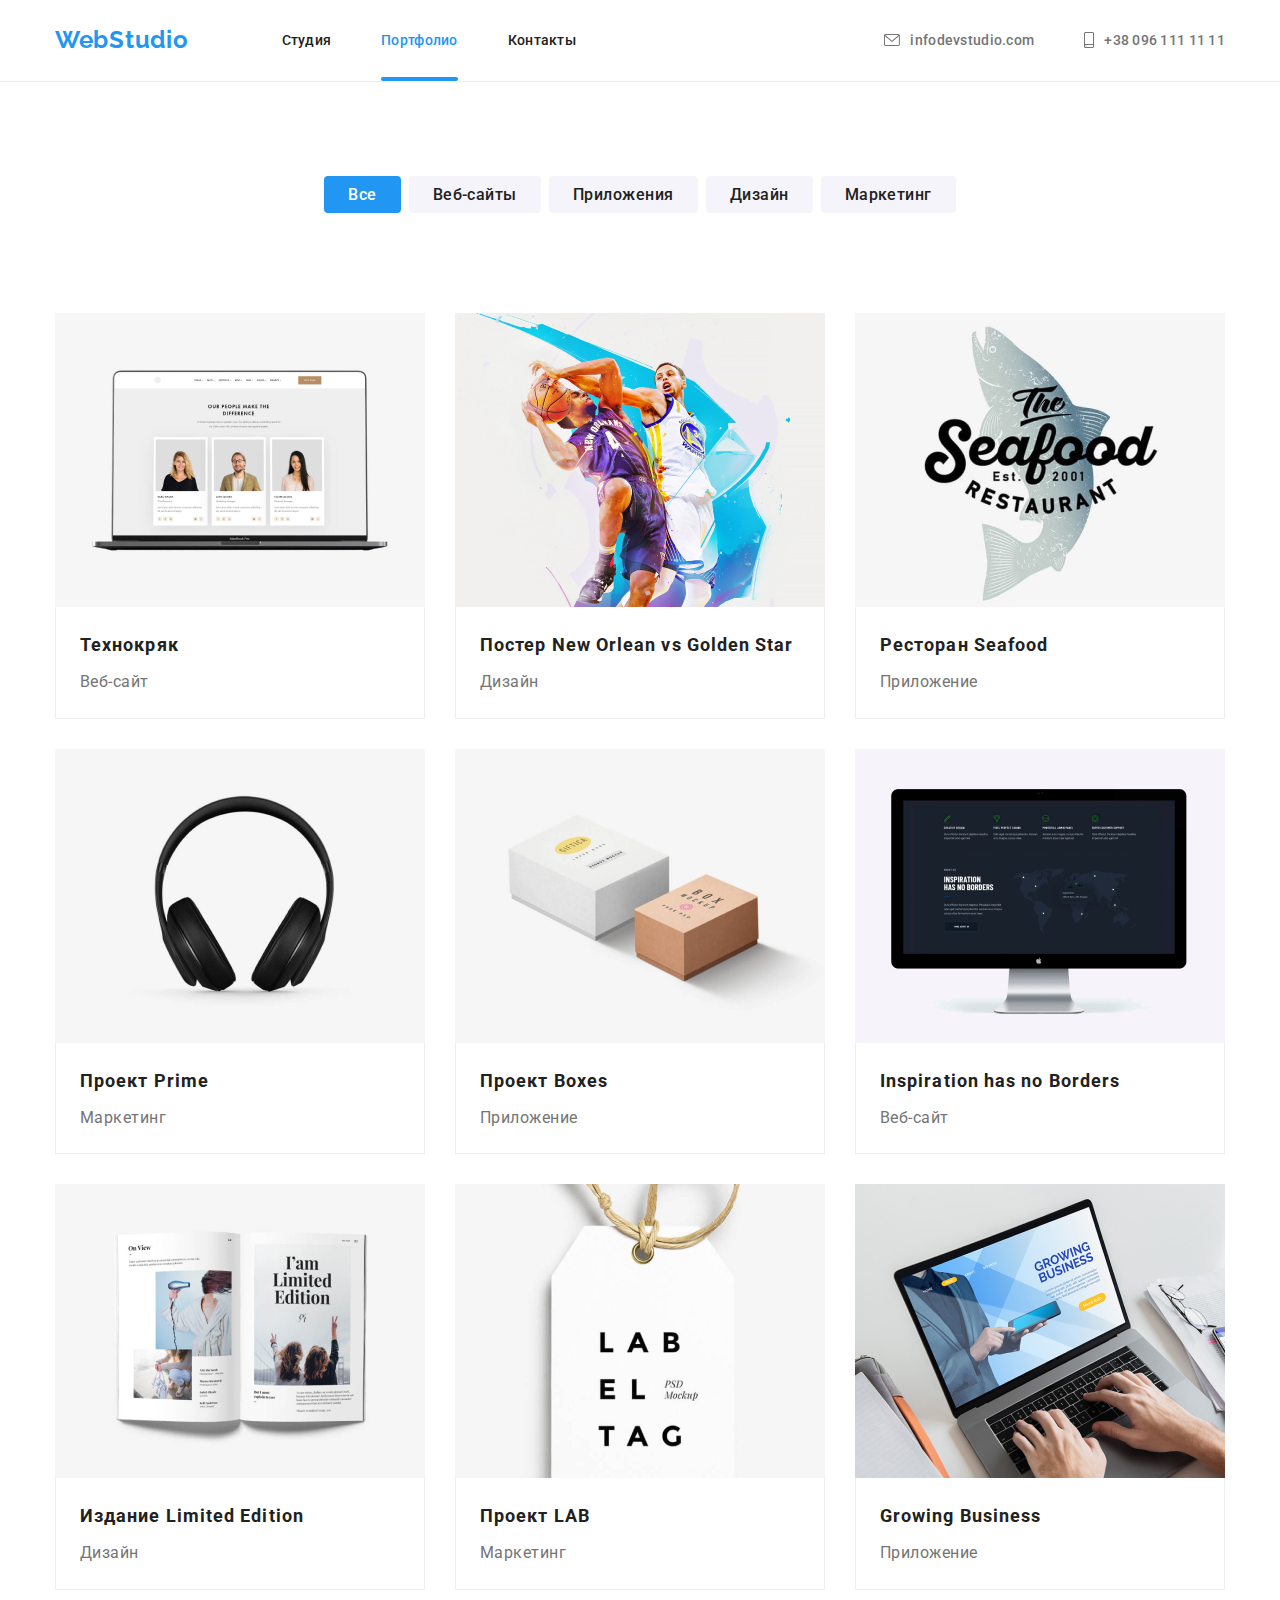
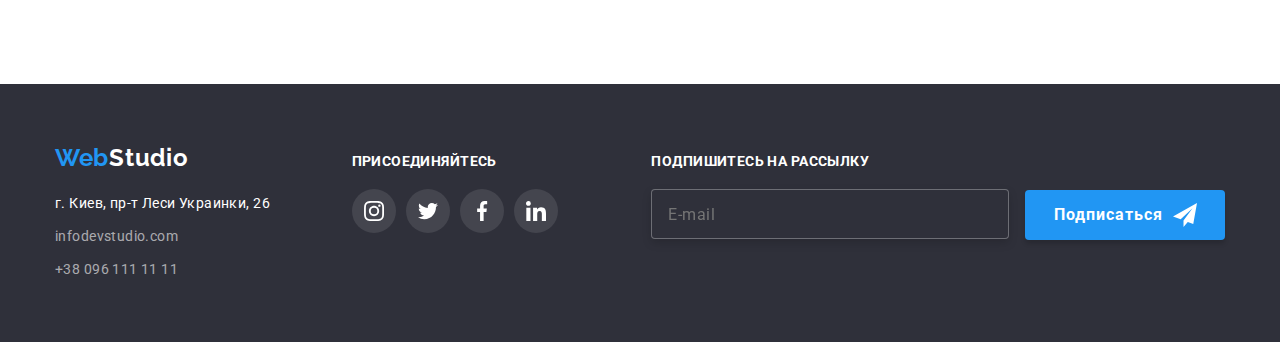
==== portfolio.html @ e00cb7a1 "Initial commit" ====
<!DOCTYPE html>
<html lang="ru">
  <head>
    <meta charset="UTF-8" />
    <meta http-equiv="X-UA-Compatible" content="IE=edge" />
    <meta name="viewport" content="width=device-width, initial-scale=1.0" />
    <title>Portfolio</title>
    <link rel="preconnect" href="https://fonts.googleapis.com" />
    <link rel="preconnect" href="https://fonts.gstatic.com" crossorigin />
    <link
      href="https://fonts.googleapis.com/css2?family=Raleway:wght@700&family=Roboto:wght@400;500;700;900&display=swap"
      rel="stylesheet"
    />
    <link rel="stylesheet"
    href=https://cdnjs.cloudflare.com/ajax/libs/modern-normalize/1.1.0/modern-normalize.min.css>
    <link rel="stylesheet" href="./css/main.min.css" />
  </head>
  <body>
    <header class="header">
      <div class="container heder__container">
        <a href="#" class="header__logo">Web<span class="header__logo--color">Studio</span></a>

        <nav class="menu">
          <ul class="menu__list">
            <li><a href="./index.html" class="menu__item">Студия</a></li>
            <li><a href="./portfolio.html" class="menu__item menu__item--current">Портфолио</a></li>
            <li><a href="#" class="menu__item">Контакты</a></li>
          </ul>
        </nav>

        <ul class="header__auth">
          <li>
            <a href="mailto:infodevstudio.com" class="header__auth-link">
              <svg width="16" height="12" class="header__icon-color">
                <use href="./images/symbol-defs.svg#icon-mail"></use>
              </svg>
              infodevstudio.com
            </a>
          </li>
          <li>
            <a href="tel:+380961111111" class="header__auth-link">
              <svg width="10" height="16" class="header__icon-color">
                <use href="./images/symbol-defs.svg#icon-tel"></use>
              </svg>
              +38 096 111 11 11
            </a>
          </li>
        </ul>
      </div>
    </header>

    <main>
      <section class="section">
        <div class="container">
          <h1 class="visually-hidden">Портфолио</h1>
          <ul class="filter">
            <li>
              <button type="button" class="filter__button filter filter__button--active">
                Все
              </button>
            </li>
            <li><button type="button" class="filter__button filter">Веб-сайты</button></li>
            <li><button type="button" class="filter__button filter">Приложения</button></li>
            <li><button type="button" class="filter__button filter">Дизайн</button></li>
            <li><button type="button" class="filter__button filter">Маркетинг</button></li>
          </ul>

          <ul class="cards">
            <li class="cards__item cards__item--shedow">
              <div class="overlay">
                <img src="./images/people.jpg" alt="Люди" width="370" />
                <p class="overlay__text">
                  Ресурс предлагает комплексные предложения с разным уровнем функционала и сервисов.
                  Все это позволит посетителю получить исчерпывающие сведения о компании или частном
                  лице.
                </p>
              </div>
              <div class="cards__text--wrap">
                <h2 class="cards__title">Технокряк</h2>
                <p class="cards__filter">Веб-сайт</p>
              </div>
            </li>

            <li class="cards__item cards__item--shedow">
              <img src="./images/sport.jpg" alt="Спортсмены" width="370" />
              <div class="cards__text--wrap">
                <h2 class="cards__title">
                  Постер <span lang="en">New Orlean vs Golden Star</span>
                </h2>
                <p class="cards__filter">Дизайн</p>
              </div>
            </li>
            <li class="cards__item cards__item--shedow">
              <img src="./images/seafood.jpg" alt="Морская еда" width="370" />
              <div class="cards__text--wrap">
                <h2 class="cards__title">Ресторан <span lang="en">Seafood</span></h2>
                <p class="cards__filter">Приложение</p>
              </div>
            </li>
            <li class="cards__item cards__item--shedow">
              <img src="./images/nausnik.jpg" alt="Наушники" width="370" />
              <div class="cards__text--wrap">
                <h2 class="cards__title">Проект <span lang="en">Prime</span></h2>
                <p class="cards__filter">Маркетинг</p>
              </div>
            </li>
            <li class="cards__item cards__item--shedow">
              <img src="./images/boxes.jpg" alt="Подарочная упаковка" width="370" />
              <div class="cards__text--wrap">
                <h2 class="cards__title">Проект <span lang="en">Boxes</span></h2>
                <p class="cards__filter">Приложение</p>
              </div>
            </li>
            <li class="cards__item cards__item--shedow">
              <img src="./images/display.jpg" alt="Монитор" width="370" />
              <div class="cards__text--wrap">
                <h2 class="cards__title"><span lang="en">Inspiration has no Borders</span></h2>
                <p class="cards__filter">Веб-сайт</p>
              </div>
            </li>
            <li class="cards__item cards__item--shedow">
              <img src="./images/book.jpg" alt="Книга" width="370" />
              <div class="cards__text--wrap">
                <h2 class="cards__title">Издание <span lang="en"></span> Limited Edition</h2>
                <p class="cards__filter">Дизайн</p>
              </div>
            </li>
            <li class="cards__item cards__item--shedow">
              <img src="./images/sheet.jpg" alt="Этикетка" width="370" />
              <div class="cards__text--wrap">
                <h2 class="cards__title">Проект <span lang="en">LAB</span></h2>
                <p class="cards__filter">Маркетинг</p>
              </div>
            </li>
            <li class="cards__item cards__item--shedow">
              <img src="./images/notebook.jpg" alt="Ноутбук" width="370" />
              <div class="cards__text--wrap">
                <h2 class="cards__title"><span lang="en">Growing Business</span></h2>
                <p class="cards__filter">Приложение</p>
              </div>
            </li>
          </ul>
        </div>
      </section>
    </main>

    <footer class="footer footer__style">
      <div class="container footer__items">
        <div class="footer__contact">
          <a href="#" class="footer__logo">Web<span class="footer__logo--color">Studio</span></a>
          <address class="footer__adress">г. Киев, пр-т Леси Украинки, 26</address>
          <ul>
            <li class="footer__mail--margin">
              <a href="mailto:infodevstudio.com" class="footer__auth">infodevstudio.com</a>
            </li>
            <li>
              <a href="tel:+380961111111" class="footer__auth">+38 096 111 11 11</a>
            </li>
          </ul>
        </div>

        <div class="footer__social">
          <h2 class="footer__cta">Присоединяйтесь</h2>
          <ul class="footer__social-list">
            <li>
              <a href="#" class="footer__social-icon">
                <svg class="footer__social-icon--color" width="20" height="20">
                  <use href="./images/symbol-defs.svg#icon-instagram"></use>
                </svg>
              </a>
            </li>
            <li>
              <a href="#" class="footer__social-icon">
                <svg class="footer__social-icon--color" width="20" height="20">
                  <use href="./images/symbol-defs.svg#icon-twitter"></use>
                </svg>
              </a>
            </li>
            <li>
              <a href="#" class="footer__social-icon">
                <svg class="footer__social-icon--color" width="20" height="20">
                  <use href="./images/symbol-defs.svg#icon-facebook"></use>
                </svg>
              </a>
            </li>
            <li>
              <a href="#" class="footer__social-icon">
                <svg class="footer__social-icon--color" width="20" height="20">
                  <use href="./images/symbol-defs.svg#icon-linkedin"></use>
                </svg>
              </a>
            </li>
          </ul>
        </div>
        <!-- -------------------------Подписка футера -->
        <form class="footer__subscribe">
          <h2 class="footer__subscribe-title">Подпишитесь на рассылку</h2>
          <input
            type="email"
            name="subscribe"
            class="footer__subscribe-input"
            placeholder="E-mail"
          />
          <button class="footer__subscribe-button">
            Подписаться
            <svg class="footer__subscribe-icon" width="24" height="24">
              <use href="./images/symbol-defs.svg#icon-icon-send"></use>
            </svg>
          </button>
        </form>
      </div>
    </footer>
  </body>
</html>
---- css/main.min.css ----
h1,h2,h3,h4,h5,h6,p{margin:0}:root{--brend-color: #2196F3;--white: #fff;--hero-background: #C4C4C4;--main-text-color: #212121;--second-text-color: #757575;--color-text-footer: rgba(255, 255, 255, 0.6);--footer-color: #2F303A;--second-background: #F5F4FA;--header-bottom-line: #ececec;--cards-border: #EEEEEE;--icon-color: #AFB1B8}html{-webkit-box-sizing:border-box;box-sizing:border-box}body{font-family:Roboto,sans-serif;color:var(--main-text-color)}.container{width:1200px;padding:0 15px;margin-left:auto;margin-right:auto}.section{padding-top:94px;padding-bottom:94px}img{display:block}ul{list-style:none;padding:0;margin:0}.visually-hidden,.policy__checkbox{border:0;clip:rect(0 0 0 0);-webkit-clip-path:polygon(0px 0px, 0px 0px, 0px 0px);clip-path:polygon(0px 0px, 0px 0px, 0px 0px);height:1px;margin:-1px;overflow:hidden;padding:0;position:absolute;width:1px;white-space:nowrap}.heder__container{display:-webkit-box;display:-ms-flexbox;display:flex;-webkit-box-align:center;-ms-flex-align:center;align-items:center}.header__logo{font-family:"Raleway";font-weight:700;font-size:24px;line-height:1.2;letter-spacing:.03em;color:var(--brend-color);text-decoration:none;margin-right:93px}.header__color{color:var(--main-text-color)}.menu__list{display:-webkit-box;display:-ms-flexbox;display:flex;gap:50px}.menu__item{position:relative;display:block;font-weight:500;font-size:14px;line-height:1.2;letter-spacing:.02em;text-decoration:none;color:var(--main-text-color);padding:32px 0;-webkit-transition:color 250ms cubic-bezier(0.4, 0, 0.2, 1);transition:color 250ms cubic-bezier(0.4, 0, 0.2, 1)}.menu__item:hover,.menu__item:focus{color:var(--brend-color)}.menu__item--current{color:var(--brend-color)}.menu__item--current::after{content:"";position:absolute;left:0;bottom:0;display:block;width:100%;height:4px;background-color:var(--brend-color);border-radius:2px}.header__auth{display:-webkit-box;display:-ms-flexbox;display:flex;margin-left:auto;gap:50px}.header__auth-link{display:-webkit-box;display:-ms-flexbox;display:flex;-webkit-box-align:center;-ms-flex-align:center;align-items:center;padding:31px 0;gap:10px;font-weight:500;font-size:14px;line-height:1.2;letter-spacing:.02em;text-decoration:none;color:var(--second-text-color);-webkit-transition:color 250ms cubic-bezier(0.4, 0, 0.2, 1);transition:color 250ms cubic-bezier(0.4, 0, 0.2, 1)}.header__auth-link:hover,.header__auth-link:focus{color:var(--brend-color)}.header__icon-color{fill:currentColor}.header{border-bottom:1px solid var(--header-bottom-line)}.footer__items{display:-webkit-box;display:-ms-flexbox;display:flex;-webkit-box-align:baseline;-ms-flex-align:baseline;align-items:baseline}.footer__style{padding:60px 0;background-color:var(--footer-color)}.footer__logo{font-family:"Raleway";font-weight:700;font-size:24px;line-height:1.2;letter-spacing:.03em;color:var(--brend-color);text-decoration:none;margin-right:93px}.footer__logo--color{color:var(--white)}.footer__contact{margin-right:70px}.footer__adress{display:block;margin-top:20px;font-size:14px;line-height:1.7;letter-spacing:.03em;color:var(--white);font-style:normal}.footer__auth{font-size:14px;line-height:1.7;letter-spacing:.03em;color:var(--color-text-footer);text-decoration:none}.footer__auth:hover,.footer__auth:focus{color:var(--brend-color)}.footer__mail--margin{margin:9px 0}.footer__social{margin-right:auto}.footer__cta{font-size:14px;line-height:1.2;letter-spacing:.03em;text-transform:uppercase;color:var(--white);margin-bottom:20px}.footer__social-list{display:-webkit-box;display:-ms-flexbox;display:flex;-webkit-box-pack:center;-ms-flex-pack:center;justify-content:center;-webkit-box-align:center;-ms-flex-align:center;align-items:center;margin-top:20px;gap:10px}.footer__social-icon{display:-webkit-box;display:-ms-flexbox;display:flex;-webkit-box-pack:center;-ms-flex-pack:center;justify-content:center;-webkit-box-align:center;-ms-flex-align:center;align-items:center;width:44px;height:44px;border-radius:50%;background:rgba(255,255,255,.1);-webkit-transition:background-color 250ms cubic-bezier(0.4, 0, 0.2, 1);transition:background-color 250ms cubic-bezier(0.4, 0, 0.2, 1)}.footer__social-icon--color{fill:var(--white)}.footer__social-icon:hover{background-color:var(--brend-color)}.footer__subscribe-title{font-size:14px;line-height:1.2;letter-spacing:.03em;text-transform:uppercase;color:var(--white);margin-bottom:20px}.footer__subscribe-input{width:358px;height:50px;margin-right:12px;border:1px solid rgba(255,255,255,.3);-webkit-filter:drop-shadow(0px 4px 4px rgba(0, 0, 0, 0.15));filter:drop-shadow(0px 4px 4px rgba(0, 0, 0, 0.15));border-radius:4px;background-color:var(--footer-color);padding-left:16px;font-size:16px;line-height:20px;letter-spacing:.03em;color:var(--color-text-footer);outline:none}.footer__subscribe-button{display:-webkit-inline-box;display:-ms-inline-flexbox;display:inline-flex;-webkit-box-align:center;-ms-flex-align:center;align-items:center;background-color:var(--brend-color);-webkit-box-shadow:0px 4px 4px rgba(0,0,0,.15);box-shadow:0px 4px 4px rgba(0,0,0,.15);border:none;border-radius:4px;padding:10px 28px 10px 29px;font-weight:700;line-height:1.9;letter-spacing:.06em;color:var(--white)}.footer__subscribe-icon{margin-left:10px}.hero{background-color:var(--hero-background);background-image:-webkit-gradient(linear, left top, right top, from(rgba(47, 48, 58, 0.4)), to(rgba(47, 48, 58, 0.4))),url(../images/hero.jpg);background-image:linear-gradient(to right, rgba(47, 48, 58, 0.4), rgba(47, 48, 58, 0.4)),url(../images/hero.jpg);background-repeat:no-repeat;background-position:center;padding:200px 0;max-width:1600px;margin:0 auto}.hero__text{font-weight:900;font-size:44px;line-height:1.4;letter-spacing:.06em;text-transform:uppercase;color:var(--white);text-align:center;margin-bottom:30px}.hero__button{display:block;margin:0 auto;padding:10px 32px;font-family:inherit;background-color:var(--brend-color);font-weight:700;font-size:16px;line-height:1.9;letter-spacing:.06em;color:var(--white);cursor:pointer;border:none;border-radius:4px}.advanteges__list{display:-webkit-box;display:-ms-flexbox;display:flex;margin-top:0;margin-bottom:0;gap:30px}.advanteges__item{width:270px}.advanteges__icon{display:-webkit-box;display:-ms-flexbox;display:flex;height:120px;-webkit-box-align:center;-ms-flex-align:center;align-items:center;-webkit-box-pack:center;-ms-flex-pack:center;justify-content:center;background-color:var(--second-background);margin-bottom:30px;border-radius:4px}.advanteges__title{font-weight:700;font-size:14px;line-height:1.2;letter-spacing:.03em;text-transform:uppercase;color:var(--main-text-color);margin-bottom:10px}.advanteges__text{font-size:14px;line-height:1.7;letter-spacing:.03em;color:var(--second-text-color)}.work{padding-top:0}.work__title{margin-bottom:50px;font-weight:700;font-size:36px;line-height:1.2;letter-spacing:.03em;color:var(--main-text-color);text-align:center}.work__list{display:-webkit-box;display:-ms-flexbox;display:flex;gap:30px}.work__thumb{position:relative}.work__describe{position:absolute;bottom:0;width:100%;height:70px;background:rgba(47,48,58,.8);text-transform:uppercase;padding:27px 82px;font-size:14px;line-height:1.2;letter-spacing:.03em;color:var(--white)}.bgc{background-color:var(--second-background)}.team__title{margin-bottom:50px;font-weight:700;font-size:36px;line-height:1.2;letter-spacing:.03em;color:var(--main-text-color);text-align:center}.team__list{display:-webkit-box;display:-ms-flexbox;display:flex;gap:30px}.team__list-bgccards{background-color:var(--white);-webkit-box-shadow:0px 1px 3px rgba(0,0,0,.12),0px 1px 1px rgba(0,0,0,.14),0px 2px 1px rgba(0,0,0,.2);box-shadow:0px 1px 3px rgba(0,0,0,.12),0px 1px 1px rgba(0,0,0,.14),0px 2px 1px rgba(0,0,0,.2);border-radius:0px 0px 4px 4px}.team__wrapper{padding:30px 0 16px 0}.team__name{font-weight:500;font-size:16px;line-height:1.2;letter-spacing:.03em;color:var(--main-text-color);text-align:center}.team__position{font-size:16px;line-height:1.2;letter-spacing:.03em;color:var(--second-text-color);text-align:center;margin-top:10px}.team__social-list{display:-webkit-box;display:-ms-flexbox;display:flex;-webkit-box-pack:center;-ms-flex-pack:center;justify-content:center;-webkit-box-align:center;-ms-flex-align:center;align-items:center;gap:10px;margin-bottom:30px}.team__social-item{display:-webkit-box;display:-ms-flexbox;display:flex;-webkit-box-pack:center;-ms-flex-pack:center;justify-content:center;-webkit-box-align:center;-ms-flex-align:center;align-items:center;width:44px;height:44px;border-radius:50%;-webkit-transition:background-color 250ms cubic-bezier(0.4, 0, 0.2, 1);transition:background-color 250ms cubic-bezier(0.4, 0, 0.2, 1)}.team__social-item:hover{background-color:var(--brend-color)}.team__social-item:hover .team__icon{fill:var(--white)}.team__icon{fill:var(--icon-color);-webkit-transition:fill 250ms cubic-bezier(0.4, 0, 0.2, 1);transition:fill 250ms cubic-bezier(0.4, 0, 0.2, 1)}.clients__title{margin-bottom:50px;font-weight:700;font-size:36px;line-height:1.2;letter-spacing:.03em;color:var(--main-text-color);text-align:center}.clients__list{display:-webkit-box;display:-ms-flexbox;display:flex;-webkit-box-pack:center;-ms-flex-pack:center;justify-content:center;-webkit-box-align:center;-ms-flex-align:center;align-items:center;gap:30px}.clients__item{display:-webkit-box;display:-ms-flexbox;display:flex;width:170px;height:92px;-webkit-box-pack:center;-ms-flex-pack:center;justify-content:center;-webkit-box-align:center;-ms-flex-align:center;align-items:center;border:1px solid var(--icon-color);border-radius:4px;-webkit-transition:border 250ms cubic-bezier(0.4, 0, 0.2, 1);transition:border 250ms cubic-bezier(0.4, 0, 0.2, 1)}.clients__item:hover{border-color:var(--brend-color);cursor:pointer}.clients__item:hover .clients__icon{fill:var(--brend-color)}.clients__icon{fill:var(--icon-color);-webkit-transition:fill 250ms cubic-bezier(0.4, 0, 0.2, 1);transition:fill 250ms cubic-bezier(0.4, 0, 0.2, 1)}.backdrop{position:fixed;width:100%;height:100%;left:0px;top:0px;background:rgba(0,0,0,.2);opacity:1;-webkit-transition:opaciti 250ms cubic-bezier(0.4, 0, 0.2, 1);transition:opaciti 250ms cubic-bezier(0.4, 0, 0.2, 1)}.backdrop.is-hidden{opacity:.5;pointer-events:none;visibility:hidden}.modal{position:absolute;left:50%;top:50%;-webkit-transform:translate(-50%, -50%);transform:translate(-50%, -50%);min-width:528px;padding:40px;background:var(--white);-webkit-box-shadow:0px 1px 3px rgba(0,0,0,.12),0px 1px 1px rgba(0,0,0,.14),0px 2px 1px rgba(0,0,0,.2);box-shadow:0px 1px 3px rgba(0,0,0,.12),0px 1px 1px rgba(0,0,0,.14),0px 2px 1px rgba(0,0,0,.2);border-radius:4px}.modal__close-button{position:absolute;cursor:pointer;top:8px;right:8px;border-radius:50%;width:30px;height:30px;background:var(--white);border:1px solid rgba(0,0,0,.1)}.modal__close-button:hover .modal__close-icon{fill:var(--brend-color)}.modal__title{display:block;font-size:20px;line-height:1.2;text-align:center;letter-spacing:.03em;margin-bottom:12px}.modal__group{margin-bottom:20px}.modal__label{display:-webkit-box;display:-ms-flexbox;display:flex;-webkit-box-orient:vertical;-webkit-box-direction:normal;-ms-flex-direction:column;flex-direction:column;margin-bottom:10px;font-size:12px;line-height:1.2;letter-spacing:.01em;color:var(--second-text-color)}.modal__input-field{position:relative;margin-top:4px}.modal__input{width:100%;height:40px;border:1px solid rgba(33,33,33,.2);border-radius:4px;padding:11px 0 11px 35px;outline:none;cursor:pointer}.modal__input:focus-within{border:1px solid var(--brend-color);-webkit-transition:border 250ms cubic-bezier(0.4, 0, 0.2, 1);transition:border 250ms cubic-bezier(0.4, 0, 0.2, 1)}.modal__icon{position:absolute;top:50%;left:12px;-webkit-transform:translateY(-50%);transform:translateY(-50%)}.modal__label:focus-within .modal__icon{fill:var(--brend-color);-webkit-transition:fill 250ms cubic-bezier(0.4, 0, 0.2, 1);transition:fill 250ms cubic-bezier(0.4, 0, 0.2, 1)}.feedback{display:-webkit-box;display:-ms-flexbox;display:flex;-webkit-box-orient:vertical;-webkit-box-direction:normal;-ms-flex-direction:column;flex-direction:column;font-size:12px;line-height:1.2;letter-spacing:.01em;color:var(--second-text-color)}.feedback__input{margin-top:4px;border:1px solid rgba(33,33,33,.2);border-radius:4px;padding:12px 16px;outline:none;resize:none}.policy{display:-webkit-box;display:-ms-flexbox;display:flex;-webkit-box-pack:center;-ms-flex-pack:center;justify-content:center;font-size:14px;line-height:1.2;letter-spacing:.03em;color:var(--second-text-color);margin-bottom:30px;cursor:pointer}.policy__check-icon{position:absolute;left:42px}.policy__check-icon--on{opacity:0}.policy__checkbox:checked+.policy__check-icon .policy__check-icon--on{opacity:1;z-index:1}.policy__check-link{font-size:14px;line-height:1.2;letter-spacing:.03em;-webkit-text-decoration-line:underline;text-decoration-line:underline;color:var(--brend-color);opacity:.5}.button-submit{display:block;margin:0 auto;background:var(--brend-color);-webkit-box-shadow:0px 4px 4px rgba(0,0,0,.15);box-shadow:0px 4px 4px rgba(0,0,0,.15);border-radius:4px;width:200px;height:50px;border:none;font-weight:700;font-size:16px;line-height:2;letter-spacing:.06em;color:var(--white)}.filter{display:-webkit-box;display:-ms-flexbox;display:flex;-webkit-box-pack:center;-ms-flex-pack:center;justify-content:center;gap:8px;margin-bottom:50px}.filter__button{border:none;border-radius:4px;padding:6px 24px;font-family:inherit;font-weight:500;font-size:16px;line-height:1.6;letter-spacing:.03em;color:var(--main-text-color);background-color:var(--second-background);cursor:pointer;-webkit-transition:background-color 250ms cubic-bezier(0.4, 0, 0.2, 1),color 250ms cubic-bezier(0.4, 0, 0.2, 1);transition:background-color 250ms cubic-bezier(0.4, 0, 0.2, 1),color 250ms cubic-bezier(0.4, 0, 0.2, 1)}.filter__button.filter:hover,.filter__button.filter:focus{background-color:var(--brend-color);color:var(--white);-webkit-box-shadow:0px 3px 1px rgba(0,0,0,.1),0px 1px 2px rgba(0,0,0,.08),0px 2px 2px rgba(0,0,0,.12);box-shadow:0px 3px 1px rgba(0,0,0,.1),0px 1px 2px rgba(0,0,0,.08),0px 2px 2px rgba(0,0,0,.12)}.filter__button--active{background-color:var(--brend-color);color:var(--white)}.cards{display:-webkit-box;display:-ms-flexbox;display:flex;-ms-flex-wrap:wrap;flex-wrap:wrap;gap:30px}.cards__text--wrap{padding:20px 24px;border:1px solid var(--cards-border);border-top:none}.cards__item--shedow{-webkit-transition:-webkit-box-shadow 250ms cubic-bezier(0.4, 0, 0.2, 1);transition:-webkit-box-shadow 250ms cubic-bezier(0.4, 0, 0.2, 1);transition:box-shadow 250ms cubic-bezier(0.4, 0, 0.2, 1);transition:box-shadow 250ms cubic-bezier(0.4, 0, 0.2, 1), -webkit-box-shadow 250ms cubic-bezier(0.4, 0, 0.2, 1)}.cards__item--shedow:hover{-webkit-box-shadow:0px 1px 1px rgba(0,0,0,.12),0px 4px 4px rgba(0,0,0,.06),1px 4px 6px rgba(0,0,0,.16);box-shadow:0px 1px 1px rgba(0,0,0,.12),0px 4px 4px rgba(0,0,0,.06),1px 4px 6px rgba(0,0,0,.16)}.cards__title{font-weight:700;font-size:18px;line-height:2;letter-spacing:.06em;color:var(--main-text-color);margin-bottom:4px}.cards__filter{font-size:16px;line-height:1.9;letter-spacing:.03em;color:var(--second-text-color)}.overlay{position:relative;overflow:hidden}.overlay__text{position:absolute;width:370px;height:294px;padding:63px 24px;background:rgba(33,150,243,.9);-webkit-transform:translateY(100%);transform:translateY(100%);-webkit-transition:-webkit-transform 250ms cubic-bezier(0.4, 0, 0.2, 1);transition:-webkit-transform 250ms cubic-bezier(0.4, 0, 0.2, 1);transition:transform 250ms cubic-bezier(0.4, 0, 0.2, 1);transition:transform 250ms cubic-bezier(0.4, 0, 0.2, 1), -webkit-transform 250ms cubic-bezier(0.4, 0, 0.2, 1);font-family:"Roboto";font-style:normal;font-weight:400;font-size:18px;line-height:1.6;letter-spacing:.03em;color:var(--white)}.cards__item--shedow:hover .overlay__text{-webkit-transform:translateY(-100%);transform:translateY(-100%);-webkit-transition:-webkit-transform 250ms cubic-bezier(0.4, 0, 0.2, 1);transition:-webkit-transform 250ms cubic-bezier(0.4, 0, 0.2, 1);transition:transform 250ms cubic-bezier(0.4, 0, 0.2, 1);transition:transform 250ms cubic-bezier(0.4, 0, 0.2, 1), -webkit-transform 250ms cubic-bezier(0.4, 0, 0.2, 1)}/*# sourceMappingURL=main.min.css.map */
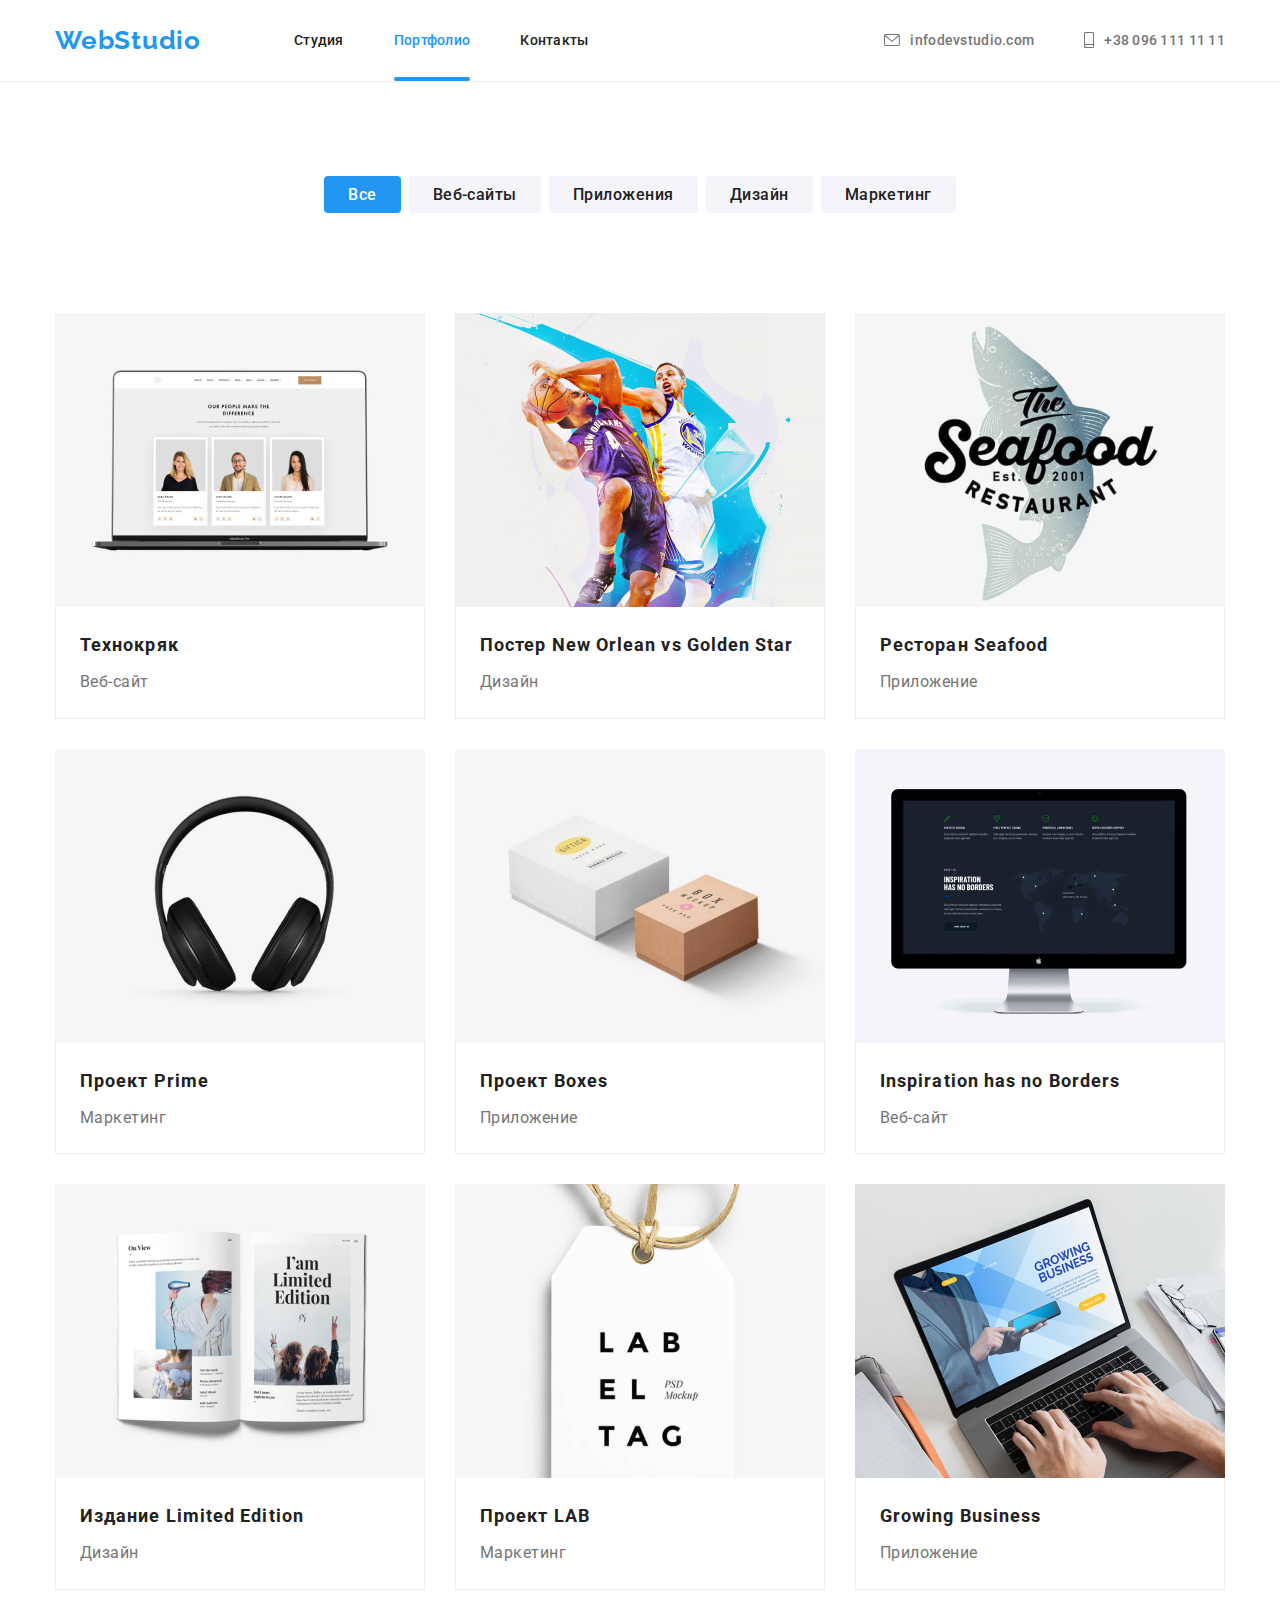
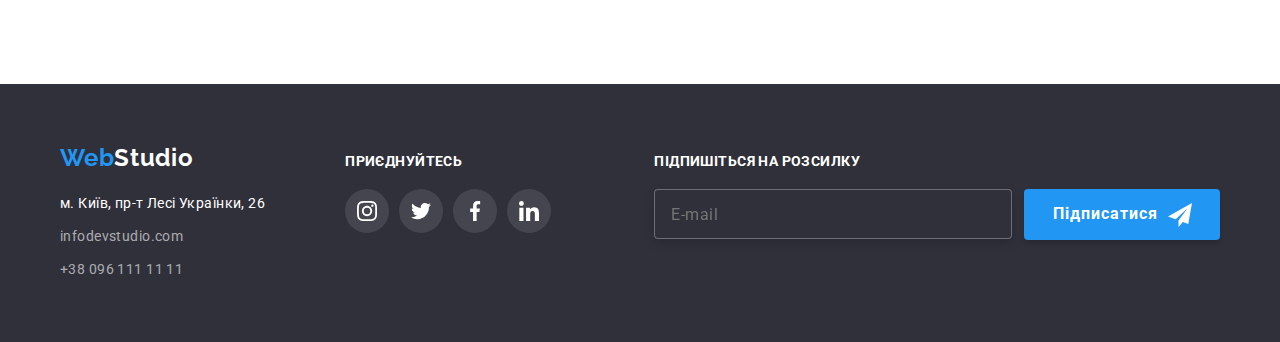
==== commit e5c07bec: "hw-8" ====
--- a/portfolio.html
+++ b/portfolio.html
@@ -148,7 +148,7 @@
       <div class="container footer__items">
         <div class="footer__contact">
           <a href="#" class="footer__logo">Web<span class="footer__logo--color">Studio</span></a>
-          <address class="footer__adress">г. Киев, пр-т Леси Украинки, 26</address>
+          <address class="footer__adress">м. Київ, пр-т Лесі Українки, 26</address>
           <ul>
             <li class="footer__mail--margin">
               <a href="mailto:infodevstudio.com" class="footer__auth">infodevstudio.com</a>
@@ -158,9 +158,9 @@
             </li>
           </ul>
         </div>
-
+        <!-- Footer социальные сети -->
         <div class="footer__social">
-          <h2 class="footer__cta">Присоединяйтесь</h2>
+          <h2 class="footer__cta">приєднуйтесь</h2>
           <ul class="footer__social-list">
             <li>
               <a href="#" class="footer__social-icon">
@@ -192,22 +192,26 @@
             </li>
           </ul>
         </div>
+
         <!-- -------------------------Подписка футера -->
-        <form class="footer__subscribe">
-          <h2 class="footer__subscribe-title">Подпишитесь на рассылку</h2>
-          <input
-            type="email"
-            name="subscribe"
-            class="footer__subscribe-input"
-            placeholder="E-mail"
-          />
-          <button class="footer__subscribe-button">
-            Подписаться
-            <svg class="footer__subscribe-icon" width="24" height="24">
-              <use href="./images/symbol-defs.svg#icon-icon-send"></use>
-            </svg>
-          </button>
-        </form>
+        <div class="footer__subscribe-form">
+          <h2 class="footer__subscribe-title">Підпишіться на розсилку</h2>
+
+          <form class="footer__subscribe">
+            <input
+              type="email"
+              name="subscribe"
+              class="footer__subscribe-input"
+              placeholder="E-mail"
+            />
+            <button class="footer__subscribe-button">
+              Підписатися
+              <svg class="footer__subscribe-icon" width="24" height="24">
+                <use href="./images/symbol-defs.svg#icon-icon-send"></use>
+              </svg>
+            </button>
+          </form>
+        </div>
       </div>
     </footer>
   </body>
--- a/css/main.min.css
+++ b/css/main.min.css
@@ -1 +1 @@
-h1,h2,h3,h4,h5,h6,p{margin:0}:root{--brend-color: #2196F3;--white: #fff;--hero-background: #C4C4C4;--main-text-color: #212121;--second-text-color: #757575;--color-text-footer: rgba(255, 255, 255, 0.6);--footer-color: #2F303A;--second-background: #F5F4FA;--header-bottom-line: #ececec;--cards-border: #EEEEEE;--icon-color: #AFB1B8}html{-webkit-box-sizing:border-box;box-sizing:border-box}body{font-family:Roboto,sans-serif;color:var(--main-text-color)}.container{width:1200px;padding:0 15px;margin-left:auto;margin-right:auto}.section{padding-top:94px;padding-bottom:94px}img{display:block}ul{list-style:none;padding:0;margin:0}.visually-hidden,.policy__checkbox{border:0;clip:rect(0 0 0 0);-webkit-clip-path:polygon(0px 0px, 0px 0px, 0px 0px);clip-path:polygon(0px 0px, 0px 0px, 0px 0px);height:1px;margin:-1px;overflow:hidden;padding:0;position:absolute;width:1px;white-space:nowrap}.heder__container{display:-webkit-box;display:-ms-flexbox;display:flex;-webkit-box-align:center;-ms-flex-align:center;align-items:center}.header__logo{font-family:"Raleway";font-weight:700;font-size:24px;line-height:1.2;letter-spacing:.03em;color:var(--brend-color);text-decoration:none;margin-right:93px}.header__color{color:var(--main-text-color)}.menu__list{display:-webkit-box;display:-ms-flexbox;display:flex;gap:50px}.menu__item{position:relative;display:block;font-weight:500;font-size:14px;line-height:1.2;letter-spacing:.02em;text-decoration:none;color:var(--main-text-color);padding:32px 0;-webkit-transition:color 250ms cubic-bezier(0.4, 0, 0.2, 1);transition:color 250ms cubic-bezier(0.4, 0, 0.2, 1)}.menu__item:hover,.menu__item:focus{color:var(--brend-color)}.menu__item--current{color:var(--brend-color)}.menu__item--current::after{content:"";position:absolute;left:0;bottom:0;display:block;width:100%;height:4px;background-color:var(--brend-color);border-radius:2px}.header__auth{display:-webkit-box;display:-ms-flexbox;display:flex;margin-left:auto;gap:50px}.header__auth-link{display:-webkit-box;display:-ms-flexbox;display:flex;-webkit-box-align:center;-ms-flex-align:center;align-items:center;padding:31px 0;gap:10px;font-weight:500;font-size:14px;line-height:1.2;letter-spacing:.02em;text-decoration:none;color:var(--second-text-color);-webkit-transition:color 250ms cubic-bezier(0.4, 0, 0.2, 1);transition:color 250ms cubic-bezier(0.4, 0, 0.2, 1)}.header__auth-link:hover,.header__auth-link:focus{color:var(--brend-color)}.header__icon-color{fill:currentColor}.header{border-bottom:1px solid var(--header-bottom-line)}.footer__items{display:-webkit-box;display:-ms-flexbox;display:flex;-webkit-box-align:baseline;-ms-flex-align:baseline;align-items:baseline}.footer__style{padding:60px 0;background-color:var(--footer-color)}.footer__logo{font-family:"Raleway";font-weight:700;font-size:24px;line-height:1.2;letter-spacing:.03em;color:var(--brend-color);text-decoration:none;margin-right:93px}.footer__logo--color{color:var(--white)}.footer__contact{margin-right:70px}.footer__adress{display:block;margin-top:20px;font-size:14px;line-height:1.7;letter-spacing:.03em;color:var(--white);font-style:normal}.footer__auth{font-size:14px;line-height:1.7;letter-spacing:.03em;color:var(--color-text-footer);text-decoration:none}.footer__auth:hover,.footer__auth:focus{color:var(--brend-color)}.footer__mail--margin{margin:9px 0}.footer__social{margin-right:auto}.footer__cta{font-size:14px;line-height:1.2;letter-spacing:.03em;text-transform:uppercase;color:var(--white);margin-bottom:20px}.footer__social-list{display:-webkit-box;display:-ms-flexbox;display:flex;-webkit-box-pack:center;-ms-flex-pack:center;justify-content:center;-webkit-box-align:center;-ms-flex-align:center;align-items:center;margin-top:20px;gap:10px}.footer__social-icon{display:-webkit-box;display:-ms-flexbox;display:flex;-webkit-box-pack:center;-ms-flex-pack:center;justify-content:center;-webkit-box-align:center;-ms-flex-align:center;align-items:center;width:44px;height:44px;border-radius:50%;background:rgba(255,255,255,.1);-webkit-transition:background-color 250ms cubic-bezier(0.4, 0, 0.2, 1);transition:background-color 250ms cubic-bezier(0.4, 0, 0.2, 1)}.footer__social-icon--color{fill:var(--white)}.footer__social-icon:hover{background-color:var(--brend-color)}.footer__subscribe-title{font-size:14px;line-height:1.2;letter-spacing:.03em;text-transform:uppercase;color:var(--white);margin-bottom:20px}.footer__subscribe-input{width:358px;height:50px;margin-right:12px;border:1px solid rgba(255,255,255,.3);-webkit-filter:drop-shadow(0px 4px 4px rgba(0, 0, 0, 0.15));filter:drop-shadow(0px 4px 4px rgba(0, 0, 0, 0.15));border-radius:4px;background-color:var(--footer-color);padding-left:16px;font-size:16px;line-height:20px;letter-spacing:.03em;color:var(--color-text-footer);outline:none}.footer__subscribe-button{display:-webkit-inline-box;display:-ms-inline-flexbox;display:inline-flex;-webkit-box-align:center;-ms-flex-align:center;align-items:center;background-color:var(--brend-color);-webkit-box-shadow:0px 4px 4px rgba(0,0,0,.15);box-shadow:0px 4px 4px rgba(0,0,0,.15);border:none;border-radius:4px;padding:10px 28px 10px 29px;font-weight:700;line-height:1.9;letter-spacing:.06em;color:var(--white)}.footer__subscribe-icon{margin-left:10px}.hero{background-color:var(--hero-background);background-image:-webkit-gradient(linear, left top, right top, from(rgba(47, 48, 58, 0.4)), to(rgba(47, 48, 58, 0.4))),url(../images/hero.jpg);background-image:linear-gradient(to right, rgba(47, 48, 58, 0.4), rgba(47, 48, 58, 0.4)),url(../images/hero.jpg);background-repeat:no-repeat;background-position:center;padding:200px 0;max-width:1600px;margin:0 auto}.hero__text{font-weight:900;font-size:44px;line-height:1.4;letter-spacing:.06em;text-transform:uppercase;color:var(--white);text-align:center;margin-bottom:30px}.hero__button{display:block;margin:0 auto;padding:10px 32px;font-family:inherit;background-color:var(--brend-color);font-weight:700;font-size:16px;line-height:1.9;letter-spacing:.06em;color:var(--white);cursor:pointer;border:none;border-radius:4px}.advanteges__list{display:-webkit-box;display:-ms-flexbox;display:flex;margin-top:0;margin-bottom:0;gap:30px}.advanteges__item{width:270px}.advanteges__icon{display:-webkit-box;display:-ms-flexbox;display:flex;height:120px;-webkit-box-align:center;-ms-flex-align:center;align-items:center;-webkit-box-pack:center;-ms-flex-pack:center;justify-content:center;background-color:var(--second-background);margin-bottom:30px;border-radius:4px}.advanteges__title{font-weight:700;font-size:14px;line-height:1.2;letter-spacing:.03em;text-transform:uppercase;color:var(--main-text-color);margin-bottom:10px}.advanteges__text{font-size:14px;line-height:1.7;letter-spacing:.03em;color:var(--second-text-color)}.work{padding-top:0}.work__title{margin-bottom:50px;font-weight:700;font-size:36px;line-height:1.2;letter-spacing:.03em;color:var(--main-text-color);text-align:center}.work__list{display:-webkit-box;display:-ms-flexbox;display:flex;gap:30px}.work__thumb{position:relative}.work__describe{position:absolute;bottom:0;width:100%;height:70px;background:rgba(47,48,58,.8);text-transform:uppercase;padding:27px 82px;font-size:14px;line-height:1.2;letter-spacing:.03em;color:var(--white)}.bgc{background-color:var(--second-background)}.team__title{margin-bottom:50px;font-weight:700;font-size:36px;line-height:1.2;letter-spacing:.03em;color:var(--main-text-color);text-align:center}.team__list{display:-webkit-box;display:-ms-flexbox;display:flex;gap:30px}.team__list-bgccards{background-color:var(--white);-webkit-box-shadow:0px 1px 3px rgba(0,0,0,.12),0px 1px 1px rgba(0,0,0,.14),0px 2px 1px rgba(0,0,0,.2);box-shadow:0px 1px 3px rgba(0,0,0,.12),0px 1px 1px rgba(0,0,0,.14),0px 2px 1px rgba(0,0,0,.2);border-radius:0px 0px 4px 4px}.team__wrapper{padding:30px 0 16px 0}.team__name{font-weight:500;font-size:16px;line-height:1.2;letter-spacing:.03em;color:var(--main-text-color);text-align:center}.team__position{font-size:16px;line-height:1.2;letter-spacing:.03em;color:var(--second-text-color);text-align:center;margin-top:10px}.team__social-list{display:-webkit-box;display:-ms-flexbox;display:flex;-webkit-box-pack:center;-ms-flex-pack:center;justify-content:center;-webkit-box-align:center;-ms-flex-align:center;align-items:center;gap:10px;margin-bottom:30px}.team__social-item{display:-webkit-box;display:-ms-flexbox;display:flex;-webkit-box-pack:center;-ms-flex-pack:center;justify-content:center;-webkit-box-align:center;-ms-flex-align:center;align-items:center;width:44px;height:44px;border-radius:50%;-webkit-transition:background-color 250ms cubic-bezier(0.4, 0, 0.2, 1);transition:background-color 250ms cubic-bezier(0.4, 0, 0.2, 1)}.team__social-item:hover{background-color:var(--brend-color)}.team__social-item:hover .team__icon{fill:var(--white)}.team__icon{fill:var(--icon-color);-webkit-transition:fill 250ms cubic-bezier(0.4, 0, 0.2, 1);transition:fill 250ms cubic-bezier(0.4, 0, 0.2, 1)}.clients__title{margin-bottom:50px;font-weight:700;font-size:36px;line-height:1.2;letter-spacing:.03em;color:var(--main-text-color);text-align:center}.clients__list{display:-webkit-box;display:-ms-flexbox;display:flex;-webkit-box-pack:center;-ms-flex-pack:center;justify-content:center;-webkit-box-align:center;-ms-flex-align:center;align-items:center;gap:30px}.clients__item{display:-webkit-box;display:-ms-flexbox;display:flex;width:170px;height:92px;-webkit-box-pack:center;-ms-flex-pack:center;justify-content:center;-webkit-box-align:center;-ms-flex-align:center;align-items:center;border:1px solid var(--icon-color);border-radius:4px;-webkit-transition:border 250ms cubic-bezier(0.4, 0, 0.2, 1);transition:border 250ms cubic-bezier(0.4, 0, 0.2, 1)}.clients__item:hover{border-color:var(--brend-color);cursor:pointer}.clients__item:hover .clients__icon{fill:var(--brend-color)}.clients__icon{fill:var(--icon-color);-webkit-transition:fill 250ms cubic-bezier(0.4, 0, 0.2, 1);transition:fill 250ms cubic-bezier(0.4, 0, 0.2, 1)}.backdrop{position:fixed;width:100%;height:100%;left:0px;top:0px;background:rgba(0,0,0,.2);opacity:1;-webkit-transition:opaciti 250ms cubic-bezier(0.4, 0, 0.2, 1);transition:opaciti 250ms cubic-bezier(0.4, 0, 0.2, 1)}.backdrop.is-hidden{opacity:.5;pointer-events:none;visibility:hidden}.modal{position:absolute;left:50%;top:50%;-webkit-transform:translate(-50%, -50%);transform:translate(-50%, -50%);min-width:528px;padding:40px;background:var(--white);-webkit-box-shadow:0px 1px 3px rgba(0,0,0,.12),0px 1px 1px rgba(0,0,0,.14),0px 2px 1px rgba(0,0,0,.2);box-shadow:0px 1px 3px rgba(0,0,0,.12),0px 1px 1px rgba(0,0,0,.14),0px 2px 1px rgba(0,0,0,.2);border-radius:4px}.modal__close-button{position:absolute;cursor:pointer;top:8px;right:8px;border-radius:50%;width:30px;height:30px;background:var(--white);border:1px solid rgba(0,0,0,.1)}.modal__close-button:hover .modal__close-icon{fill:var(--brend-color)}.modal__title{display:block;font-size:20px;line-height:1.2;text-align:center;letter-spacing:.03em;margin-bottom:12px}.modal__group{margin-bottom:20px}.modal__label{display:-webkit-box;display:-ms-flexbox;display:flex;-webkit-box-orient:vertical;-webkit-box-direction:normal;-ms-flex-direction:column;flex-direction:column;margin-bottom:10px;font-size:12px;line-height:1.2;letter-spacing:.01em;color:var(--second-text-color)}.modal__input-field{position:relative;margin-top:4px}.modal__input{width:100%;height:40px;border:1px solid rgba(33,33,33,.2);border-radius:4px;padding:11px 0 11px 35px;outline:none;cursor:pointer}.modal__input:focus-within{border:1px solid var(--brend-color);-webkit-transition:border 250ms cubic-bezier(0.4, 0, 0.2, 1);transition:border 250ms cubic-bezier(0.4, 0, 0.2, 1)}.modal__icon{position:absolute;top:50%;left:12px;-webkit-transform:translateY(-50%);transform:translateY(-50%)}.modal__label:focus-within .modal__icon{fill:var(--brend-color);-webkit-transition:fill 250ms cubic-bezier(0.4, 0, 0.2, 1);transition:fill 250ms cubic-bezier(0.4, 0, 0.2, 1)}.feedback{display:-webkit-box;display:-ms-flexbox;display:flex;-webkit-box-orient:vertical;-webkit-box-direction:normal;-ms-flex-direction:column;flex-direction:column;font-size:12px;line-height:1.2;letter-spacing:.01em;color:var(--second-text-color)}.feedback__input{margin-top:4px;border:1px solid rgba(33,33,33,.2);border-radius:4px;padding:12px 16px;outline:none;resize:none}.policy{display:-webkit-box;display:-ms-flexbox;display:flex;-webkit-box-pack:center;-ms-flex-pack:center;justify-content:center;font-size:14px;line-height:1.2;letter-spacing:.03em;color:var(--second-text-color);margin-bottom:30px;cursor:pointer}.policy__check-icon{position:absolute;left:42px}.policy__check-icon--on{opacity:0}.policy__checkbox:checked+.policy__check-icon .policy__check-icon--on{opacity:1;z-index:1}.policy__check-link{font-size:14px;line-height:1.2;letter-spacing:.03em;-webkit-text-decoration-line:underline;text-decoration-line:underline;color:var(--brend-color);opacity:.5}.button-submit{display:block;margin:0 auto;background:var(--brend-color);-webkit-box-shadow:0px 4px 4px rgba(0,0,0,.15);box-shadow:0px 4px 4px rgba(0,0,0,.15);border-radius:4px;width:200px;height:50px;border:none;font-weight:700;font-size:16px;line-height:2;letter-spacing:.06em;color:var(--white)}.filter{display:-webkit-box;display:-ms-flexbox;display:flex;-webkit-box-pack:center;-ms-flex-pack:center;justify-content:center;gap:8px;margin-bottom:50px}.filter__button{border:none;border-radius:4px;padding:6px 24px;font-family:inherit;font-weight:500;font-size:16px;line-height:1.6;letter-spacing:.03em;color:var(--main-text-color);background-color:var(--second-background);cursor:pointer;-webkit-transition:background-color 250ms cubic-bezier(0.4, 0, 0.2, 1),color 250ms cubic-bezier(0.4, 0, 0.2, 1);transition:background-color 250ms cubic-bezier(0.4, 0, 0.2, 1),color 250ms cubic-bezier(0.4, 0, 0.2, 1)}.filter__button.filter:hover,.filter__button.filter:focus{background-color:var(--brend-color);color:var(--white);-webkit-box-shadow:0px 3px 1px rgba(0,0,0,.1),0px 1px 2px rgba(0,0,0,.08),0px 2px 2px rgba(0,0,0,.12);box-shadow:0px 3px 1px rgba(0,0,0,.1),0px 1px 2px rgba(0,0,0,.08),0px 2px 2px rgba(0,0,0,.12)}.filter__button--active{background-color:var(--brend-color);color:var(--white)}.cards{display:-webkit-box;display:-ms-flexbox;display:flex;-ms-flex-wrap:wrap;flex-wrap:wrap;gap:30px}.cards__text--wrap{padding:20px 24px;border:1px solid var(--cards-border);border-top:none}.cards__item--shedow{-webkit-transition:-webkit-box-shadow 250ms cubic-bezier(0.4, 0, 0.2, 1);transition:-webkit-box-shadow 250ms cubic-bezier(0.4, 0, 0.2, 1);transition:box-shadow 250ms cubic-bezier(0.4, 0, 0.2, 1);transition:box-shadow 250ms cubic-bezier(0.4, 0, 0.2, 1), -webkit-box-shadow 250ms cubic-bezier(0.4, 0, 0.2, 1)}.cards__item--shedow:hover{-webkit-box-shadow:0px 1px 1px rgba(0,0,0,.12),0px 4px 4px rgba(0,0,0,.06),1px 4px 6px rgba(0,0,0,.16);box-shadow:0px 1px 1px rgba(0,0,0,.12),0px 4px 4px rgba(0,0,0,.06),1px 4px 6px rgba(0,0,0,.16)}.cards__title{font-weight:700;font-size:18px;line-height:2;letter-spacing:.06em;color:var(--main-text-color);margin-bottom:4px}.cards__filter{font-size:16px;line-height:1.9;letter-spacing:.03em;color:var(--second-text-color)}.overlay{position:relative;overflow:hidden}.overlay__text{position:absolute;width:370px;height:294px;padding:63px 24px;background:rgba(33,150,243,.9);-webkit-transform:translateY(100%);transform:translateY(100%);-webkit-transition:-webkit-transform 250ms cubic-bezier(0.4, 0, 0.2, 1);transition:-webkit-transform 250ms cubic-bezier(0.4, 0, 0.2, 1);transition:transform 250ms cubic-bezier(0.4, 0, 0.2, 1);transition:transform 250ms cubic-bezier(0.4, 0, 0.2, 1), -webkit-transform 250ms cubic-bezier(0.4, 0, 0.2, 1);font-family:"Roboto";font-style:normal;font-weight:400;font-size:18px;line-height:1.6;letter-spacing:.03em;color:var(--white)}.cards__item--shedow:hover .overlay__text{-webkit-transform:translateY(-100%);transform:translateY(-100%);-webkit-transition:-webkit-transform 250ms cubic-bezier(0.4, 0, 0.2, 1);transition:-webkit-transform 250ms cubic-bezier(0.4, 0, 0.2, 1);transition:transform 250ms cubic-bezier(0.4, 0, 0.2, 1);transition:transform 250ms cubic-bezier(0.4, 0, 0.2, 1), -webkit-transform 250ms cubic-bezier(0.4, 0, 0.2, 1)}/*# sourceMappingURL=main.min.css.map */+h1,h2,h3,h4,h5,h6,p{margin:0}:root{--brend-color: #2196F3;--white: #fff;--hero-background: #C4C4C4;--main-text-color: #212121;--second-text-color: #757575;--color-text-footer: rgba(255, 255, 255, 0.6);--footer-color: #2F303A;--second-background: #F5F4FA;--header-bottom-line: #ececec;--cards-border: #EEEEEE;--icon-color: #AFB1B8}html{-webkit-box-sizing:border-box;box-sizing:border-box}body{font-family:Roboto,sans-serif;color:var(--main-text-color)}.container{min-width:320px;padding-left:15px;padding-right:15px;margin-left:auto;margin-right:auto}@media screen and (min-width: 480px){.container{width:480px}}@media screen and (min-width: 768px){.container{width:768px}}@media screen and (min-width: 1200px){.container{width:1200px}}.section{padding-top:60px;padding-bottom:60px}@media screen and (min-width: 1200px){.section{padding-top:94px;padding-bottom:94px}}img{display:block;width:100%;height:auto}ul{list-style:none;padding:0;margin:0}.visually-hidden,.policy__checkbox{border:0;clip:rect(0 0 0 0);-webkit-clip-path:polygon(0px 0px, 0px 0px, 0px 0px);clip-path:polygon(0px 0px, 0px 0px, 0px 0px);height:1px;margin:-1px;overflow:hidden;padding:0;position:absolute;width:1px;white-space:nowrap}.heder__container{display:-webkit-box;display:-ms-flexbox;display:flex;-webkit-box-align:center;-ms-flex-align:center;align-items:center}.header__logo{font-family:"Raleway";font-weight:700;font-size:24px;line-height:1.2;letter-spacing:.03em;color:var(--brend-color);text-decoration:none;margin-right:87px}@media(min-width: 1200px){.header__logo{font-size:26px;margin-right:93px}}.header__color{color:var(--main-text-color)}.menu__list{display:-webkit-box;display:-ms-flexbox;display:flex;gap:50px}.menu__item{position:relative;display:block;font-weight:500;font-size:14px;line-height:1.2;letter-spacing:.02em;text-decoration:none;color:var(--main-text-color);padding:32px 0;-webkit-transition:color 250ms cubic-bezier(0.4, 0, 0.2, 1);transition:color 250ms cubic-bezier(0.4, 0, 0.2, 1)}.menu__item:hover,.menu__item:focus{color:var(--brend-color)}.menu__item--current{color:var(--brend-color)}.menu__item--current::after{content:"";position:absolute;left:0;bottom:0;display:block;width:100%;height:4px;background-color:var(--brend-color);border-radius:2px}.header__auth{display:-webkit-box;display:-ms-flexbox;display:flex;margin-left:auto;gap:50px}@media(min-width: 768px)and (max-width: 1200px){.header__auth{gap:8px;-webkit-box-orient:vertical;-webkit-box-direction:normal;-ms-flex-direction:column;flex-direction:column}}.header__auth-link{display:-webkit-box;display:-ms-flexbox;display:flex;-webkit-box-align:center;-ms-flex-align:center;align-items:center;padding:31px 0;gap:10px;font-weight:500;font-size:14px;line-height:1.2;letter-spacing:.02em;text-decoration:none;color:var(--second-text-color);-webkit-transition:color 250ms cubic-bezier(0.4, 0, 0.2, 1);transition:color 250ms cubic-bezier(0.4, 0, 0.2, 1)}@media(min-width: 768px)and (max-width: 1200px){.header__auth-link{padding:0%}}.header__auth-link:hover,.header__auth-link:focus{color:var(--brend-color)}.header__icon-color{fill:currentColor}.header{border-bottom:1px solid var(--header-bottom-line)}.descktop-menu{display:none}@media(min-width: 768px){.descktop-menu{display:-webkit-box;display:-ms-flexbox;display:flex}}@media(min-width: 767px){.mobile-menu{display:none}}.footer__style{padding:60px 0;background-color:var(--footer-color)}.footer__items{text-align:center}@media(min-width: 768px){.footer__items{display:-webkit-box;display:-ms-flexbox;display:flex;-ms-flex-wrap:wrap;flex-wrap:wrap;-ms-flex-pack:distribute;justify-content:space-around;-webkit-box-align:baseline;-ms-flex-align:baseline;align-items:baseline}}@media(min-width: 1200px){.footer__items{-ms-flex-wrap:nowrap;flex-wrap:nowrap;text-align:start}}.footer__logo{font-family:"Raleway";font-weight:700;font-size:24px;line-height:1.2;letter-spacing:.03em;color:var(--brend-color);text-decoration:none}.footer__logo--color{color:var(--white)}.footer__contact{margin-bottom:60px}@media(min-width: 1200px){.footer__contact{margin-bottom:0;margin-right:70px}}.footer__adress{display:block;margin-top:20px;font-size:14px;line-height:1.7;letter-spacing:.03em;color:var(--white);font-style:normal}.footer__auth{font-size:14px;line-height:1.7;letter-spacing:.03em;color:var(--color-text-footer);text-decoration:none}.footer__auth:hover,.footer__auth:focus{color:var(--brend-color)}.footer__mail--margin{margin:9px 0}.footer__social{margin-bottom:60px}@media(min-width: 1200px){.footer__social{margin-bottom:0;margin-right:93px}}.footer__cta{font-size:14px;line-height:1.2;letter-spacing:.03em;text-transform:uppercase;color:var(--white);margin-bottom:20px}.footer__social-list{display:-webkit-box;display:-ms-flexbox;display:flex;-webkit-box-pack:center;-ms-flex-pack:center;justify-content:center;-webkit-box-align:center;-ms-flex-align:center;align-items:center;margin-top:20px;gap:10px}.footer__social-icon{display:-webkit-box;display:-ms-flexbox;display:flex;-webkit-box-pack:center;-ms-flex-pack:center;justify-content:center;-webkit-box-align:center;-ms-flex-align:center;align-items:center;width:44px;height:44px;border-radius:50%;background:rgba(255,255,255,.1);-webkit-transition:background-color 250ms cubic-bezier(0.4, 0, 0.2, 1);transition:background-color 250ms cubic-bezier(0.4, 0, 0.2, 1)}.footer__social-icon--color{fill:var(--white)}.footer__social-icon:hover{background-color:var(--brend-color)}.footer__subscribe-form{display:-webkit-box;display:-ms-flexbox;display:flex;-webkit-box-orient:vertical;-webkit-box-direction:normal;-ms-flex-direction:column;flex-direction:column}.footer__subscribe-title{font-size:14px;line-height:1.2;letter-spacing:.03em;text-transform:uppercase;color:var(--white);margin-bottom:20px}.footer__subscribe{display:-webkit-box;display:-ms-flexbox;display:flex}@media(max-width: 1200px){.footer__subscribe{display:block}}.footer__subscribe-input{max-width:450px;width:100%;margin-bottom:20px;height:50px;border:1px solid rgba(255,255,255,.3);-webkit-filter:drop-shadow(0px 4px 4px rgba(0, 0, 0, 0.15));filter:drop-shadow(0px 4px 4px rgba(0, 0, 0, 0.15));border-radius:4px;background-color:var(--footer-color);padding-left:16px;font-size:16px;line-height:20px;letter-spacing:.03em;color:var(--color-text-footer);outline:none}@media(min-width: 1200px){.footer__subscribe-input{width:358px;margin-right:12px;margin-bottom:0}}.footer__subscribe-button{display:-webkit-inline-box;display:-ms-inline-flexbox;display:inline-flex;-webkit-box-align:center;-ms-flex-align:center;align-items:center;background-color:var(--brend-color);-webkit-box-shadow:0px 4px 4px rgba(0,0,0,.15);box-shadow:0px 4px 4px rgba(0,0,0,.15);border:none;border-radius:4px;padding:10px 28px 10px 29px;font-weight:700;line-height:1.9;letter-spacing:.06em;color:var(--white)}.footer__subscribe-icon{margin-left:10px}.hero{background-image:-webkit-gradient(linear, left top, right top, from(rgba(47, 48, 58, 0.4)), to(rgba(47, 48, 58, 0.4))),url(/images/hero-mobile_480.jpg);background-image:linear-gradient(to right, rgba(47, 48, 58, 0.4), rgba(47, 48, 58, 0.4)),url(/images/hero-mobile_480.jpg);min-height:400px;padding:118px 0;margin:0 auto;background-size:cover;background-position:center}@media screen and (min-width: 480px)and (max-width: 768px){.hero{background-image:-webkit-gradient(linear, left top, right top, from(rgba(47, 48, 58, 0.4)), to(rgba(47, 48, 58, 0.4))),url(/images/hero-tablet_768.jpg);background-image:linear-gradient(to right, rgba(47, 48, 58, 0.4), rgba(47, 48, 58, 0.4)),url(/images/hero-tablet_768.jpg)}}@media screen and (min-width: 1200px){.hero{background-image:-webkit-gradient(linear, left top, right top, from(rgba(47, 48, 58, 0.4)), to(rgba(47, 48, 58, 0.4))),url(/images/hero.jpg);background-image:linear-gradient(to right, rgba(47, 48, 58, 0.4), rgba(47, 48, 58, 0.4)),url(/images/hero.jpg)}}.hero__text{font-weight:900;font-size:26px;line-height:1.6;letter-spacing:.06em;text-transform:uppercase;color:var(--white);text-align:center;margin-bottom:30px}@media screen and (min-width: 1200px){.hero__text{font-size:44px;line-height:1.4}}.hero__button{display:block;margin:0 auto;padding:10px 32px;font-family:inherit;background-color:var(--brend-color);font-weight:700;font-size:16px;line-height:1.9;letter-spacing:.06em;color:var(--white);cursor:pointer;border:none;border-radius:4px}.advanteges__list{display:-webkit-box;display:-ms-flexbox;display:flex;-ms-flex-wrap:wrap;flex-wrap:wrap;-webkit-box-pack:center;-ms-flex-pack:center;justify-content:center;margin-top:0;margin-bottom:0;gap:30px}.advanteges__item{width:450px}@media(min-width: 768px){.advanteges__item{width:354px}}@media(min-width: 1200px){.advanteges__item{width:270px}}.advanteges__icon{display:-webkit-box;display:-ms-flexbox;display:flex;height:120px;-webkit-box-align:center;-ms-flex-align:center;align-items:center;-webkit-box-pack:center;-ms-flex-pack:center;justify-content:center;background-color:var(--second-background);margin-bottom:30px;border-radius:4px}.advanteges__title{font-weight:700;font-size:14px;line-height:1.2;letter-spacing:.03em;text-transform:uppercase;color:var(--main-text-color);margin-bottom:10px}@media(max-width: 767px){.advanteges__title{text-align:center}}.advanteges__text{font-size:14px;line-height:1.7;letter-spacing:.03em;color:var(--second-text-color)}.work{padding-top:0}@media(max-width: 1200px){.work{display:none}}.work__title{margin-bottom:50px;font-weight:700;font-size:36px;line-height:1.2;letter-spacing:.03em;color:var(--main-text-color);text-align:center}.work__list{display:-webkit-box;display:-ms-flexbox;display:flex;gap:30px}.work__thumb{position:relative}.work__describe{position:absolute;bottom:0;width:100%;height:70px;background:rgba(47,48,58,.8);text-transform:uppercase;padding:27px 82px;font-size:14px;line-height:1.2;letter-spacing:.03em;color:var(--white)}.bgc{background-color:var(--second-background)}.team__title{margin-bottom:50px;font-weight:700;font-size:28px;line-height:1.2;letter-spacing:.03em;color:var(--main-text-color);text-align:center}@media(min-width: 1199px){.team__title{font-size:36px}}.team__list{gap:30px}@media(min-width: 767px){.team__list{display:-webkit-box;display:-ms-flexbox;display:flex;-ms-flex-wrap:wrap;flex-wrap:wrap;-webkit-box-pack:center;-ms-flex-pack:center;justify-content:center}}.team__list-item{background-color:var(--white);-webkit-box-shadow:0px 1px 3px rgba(0,0,0,.12),0px 1px 1px rgba(0,0,0,.14),0px 2px 1px rgba(0,0,0,.2);box-shadow:0px 1px 3px rgba(0,0,0,.12),0px 1px 1px rgba(0,0,0,.14),0px 2px 1px rgba(0,0,0,.2);border-radius:0px 0px 4px 4px;max-width:450px}@media(min-width: 767px)and (max-width: 1199px){.team__list-item{max-width:354px}}@media(min-width: 1200px){.team__list-item{max-width:270px}}.team__wrapper{padding:30px 0 16px 0}.team__name{font-weight:500;font-size:16px;line-height:1.2;letter-spacing:.03em;color:var(--main-text-color);text-align:center}.team__position{font-size:16px;line-height:1.2;letter-spacing:.03em;color:var(--second-text-color);text-align:center;margin-top:10px}.team__social-list{display:-webkit-box;display:-ms-flexbox;display:flex;-webkit-box-pack:center;-ms-flex-pack:center;justify-content:center;-webkit-box-align:center;-ms-flex-align:center;align-items:center;gap:10px;margin-bottom:30px}@media(max-width: 767px){.team__social-list{padding:16px 0 24px 0}}.team__social-item{display:-webkit-box;display:-ms-flexbox;display:flex;-webkit-box-pack:center;-ms-flex-pack:center;justify-content:center;-webkit-box-align:center;-ms-flex-align:center;align-items:center;width:44px;height:44px;border-radius:50%;-webkit-transition:background-color 250ms cubic-bezier(0.4, 0, 0.2, 1);transition:background-color 250ms cubic-bezier(0.4, 0, 0.2, 1)}.team__social-item:hover{background-color:var(--brend-color)}.team__social-item:hover .team__icon{fill:var(--white)}.team__icon{fill:var(--icon-color);-webkit-transition:fill 250ms cubic-bezier(0.4, 0, 0.2, 1);transition:fill 250ms cubic-bezier(0.4, 0, 0.2, 1)}.clients__title{margin-bottom:50px;font-weight:700;font-size:28px;line-height:1.2;letter-spacing:.03em;color:var(--main-text-color);text-align:center}@media(min-width: 1200px){.clients__title{font-size:36px}}.clients__list{display:-webkit-box;display:-ms-flexbox;display:flex;-ms-flex-wrap:wrap;flex-wrap:wrap;-webkit-box-pack:center;-ms-flex-pack:center;justify-content:center;-webkit-box-align:center;-ms-flex-align:center;align-items:center;gap:30px}.clients__item{display:-webkit-box;display:-ms-flexbox;display:flex;-ms-flex-wrap:wrap;flex-wrap:wrap;width:210px;height:92px;-webkit-box-pack:center;-ms-flex-pack:center;justify-content:center;-webkit-box-align:center;-ms-flex-align:center;align-items:center;border:1px solid var(--icon-color);border-radius:4px;-webkit-transition:border 250ms cubic-bezier(0.4, 0, 0.2, 1);transition:border 250ms cubic-bezier(0.4, 0, 0.2, 1)}@media(min-width: 768px){.clients__item{width:226px}}@media(min-width: 1200px){.clients__item{width:170px}}.clients__item:hover{border-color:var(--brend-color);cursor:pointer}.clients__item:hover .clients__icon{fill:var(--brend-color)}.clients__icon{fill:var(--icon-color);-webkit-transition:fill 250ms cubic-bezier(0.4, 0, 0.2, 1);transition:fill 250ms cubic-bezier(0.4, 0, 0.2, 1)}.backdrop{position:fixed;width:100%;height:100%;left:0px;top:0px;background:rgba(0,0,0,.2);opacity:1;-webkit-transition:opaciti 250ms cubic-bezier(0.4, 0, 0.2, 1);transition:opaciti 250ms cubic-bezier(0.4, 0, 0.2, 1)}.backdrop.is-hidden{opacity:.5;pointer-events:none;visibility:hidden}.modal{position:absolute;left:50%;top:50%;-webkit-transform:translate(-50%, -50%);transform:translate(-50%, -50%);width:450px;padding:40px;background:var(--white);-webkit-box-shadow:0px 1px 3px rgba(0,0,0,.12),0px 1px 1px rgba(0,0,0,.14),0px 2px 1px rgba(0,0,0,.2);box-shadow:0px 1px 3px rgba(0,0,0,.12),0px 1px 1px rgba(0,0,0,.14),0px 2px 1px rgba(0,0,0,.2);border-radius:4px}@media(min-width: 768px){.modal{width:528px}}.modal__close-button{position:absolute;cursor:pointer;top:8px;right:8px;border-radius:50%;width:30px;height:30px;background:var(--white);border:1px solid rgba(0,0,0,.1)}.modal__close-button:hover .modal__close-icon{fill:var(--brend-color)}.modal__title{display:block;font-size:20px;line-height:1.5;text-align:center;letter-spacing:.03em;margin-bottom:12px}@media(min-width: 1200px){.modal__title{line-height:1.2}}.modal__group{margin-bottom:20px}.modal__label{display:-webkit-box;display:-ms-flexbox;display:flex;-webkit-box-orient:vertical;-webkit-box-direction:normal;-ms-flex-direction:column;flex-direction:column;margin-bottom:10px;font-size:12px;line-height:1.2;letter-spacing:.01em;color:var(--second-text-color)}.modal__input-field{position:relative;margin-top:4px}.modal__input{width:100%;height:40px;border:1px solid rgba(33,33,33,.2);border-radius:4px;padding:11px 0 11px 35px;outline:none;cursor:pointer}.modal__input:focus-within{border:1px solid var(--brend-color);-webkit-transition:border 250ms cubic-bezier(0.4, 0, 0.2, 1);transition:border 250ms cubic-bezier(0.4, 0, 0.2, 1)}.modal__icon{position:absolute;top:50%;left:12px;-webkit-transform:translateY(-50%);transform:translateY(-50%)}.modal__label:focus-within .modal__icon{fill:var(--brend-color);-webkit-transition:fill 250ms cubic-bezier(0.4, 0, 0.2, 1);transition:fill 250ms cubic-bezier(0.4, 0, 0.2, 1)}.feedback{display:-webkit-box;display:-ms-flexbox;display:flex;-webkit-box-orient:vertical;-webkit-box-direction:normal;-ms-flex-direction:column;flex-direction:column;font-size:12px;line-height:1.2;letter-spacing:.01em;color:var(--second-text-color)}.feedback__input{margin-top:4px;border:1px solid rgba(33,33,33,.2);border-radius:4px;padding:12px 16px;outline:none;resize:none}.policy{display:-webkit-box;display:-ms-flexbox;display:flex;-webkit-box-pack:center;-ms-flex-pack:center;justify-content:center;-webkit-box-align:center;-ms-flex-align:center;align-items:center;font-size:12px;line-height:1.2;letter-spacing:.03em;color:var(--second-text-color);margin-bottom:30px;cursor:pointer}@media(min-width: 1200px){.policy{font-size:14px;line-height:1.7}}.policy__check-icon{position:absolute;left:35px}@media(min-width: 768px){.policy__check-icon{left:70px}}@media(min-width: 1200px){.policy__check-icon{left:52px}}.policy__check-icon--on{opacity:0}.policy__checkbox:checked+.policy__check-icon .policy__check-icon--on{opacity:1;z-index:1}.policy__check-link{font-size:14px;line-height:1.2;letter-spacing:.03em;-webkit-text-decoration-line:underline;text-decoration-line:underline;color:var(--brend-color);opacity:.5}.button-submit{display:block;margin:0 auto;background:var(--brend-color);-webkit-box-shadow:0px 4px 4px rgba(0,0,0,.15);box-shadow:0px 4px 4px rgba(0,0,0,.15);border-radius:4px;width:200px;height:50px;border:none;font-weight:700;font-size:16px;line-height:2;letter-spacing:.06em;color:var(--white)}.filter{display:-webkit-box;display:-ms-flexbox;display:flex;-webkit-box-pack:center;-ms-flex-pack:center;justify-content:center;gap:8px;margin-bottom:15px}@media(max-width: 768px){.filter{-ms-flex-wrap:wrap;flex-wrap:wrap;-webkit-box-pack:start;-ms-flex-pack:start;justify-content:flex-start}}@media(min-width: 768px){.filter{margin-bottom:30px}}@media(min-width: 1200px){.filter{margin-bottom:50px}}.filter__button{border:none;border-radius:4px;padding:6px 24px;font-family:inherit;font-weight:500;font-size:16px;line-height:1.6;letter-spacing:.03em;color:var(--main-text-color);background-color:var(--second-background);cursor:pointer;-webkit-transition:background-color 250ms cubic-bezier(0.4, 0, 0.2, 1),color 250ms cubic-bezier(0.4, 0, 0.2, 1);transition:background-color 250ms cubic-bezier(0.4, 0, 0.2, 1),color 250ms cubic-bezier(0.4, 0, 0.2, 1)}.filter__button.filter:hover,.filter__button.filter:focus{background-color:var(--brend-color);color:var(--white);-webkit-box-shadow:0px 3px 1px rgba(0,0,0,.1),0px 1px 2px rgba(0,0,0,.08),0px 2px 2px rgba(0,0,0,.12);box-shadow:0px 3px 1px rgba(0,0,0,.1),0px 1px 2px rgba(0,0,0,.08),0px 2px 2px rgba(0,0,0,.12)}.filter__button--active{background-color:var(--brend-color);color:var(--white)}.cards{display:-webkit-box;display:-ms-flexbox;display:flex;-ms-flex-wrap:wrap;flex-wrap:wrap;gap:30px}.cards__item{max-width:450px}@media(min-width: 768px){.cards__item{max-width:354px}}@media(min-width: 1200px){.cards__item{max-width:370px}}.cards__text--wrap{padding:20px 24px;border:1px solid var(--cards-border);border-top:none}.cards__item--shedow{-webkit-transition:-webkit-box-shadow 250ms cubic-bezier(0.4, 0, 0.2, 1);transition:-webkit-box-shadow 250ms cubic-bezier(0.4, 0, 0.2, 1);transition:box-shadow 250ms cubic-bezier(0.4, 0, 0.2, 1);transition:box-shadow 250ms cubic-bezier(0.4, 0, 0.2, 1), -webkit-box-shadow 250ms cubic-bezier(0.4, 0, 0.2, 1)}.cards__item--shedow:hover{-webkit-box-shadow:0px 1px 1px rgba(0,0,0,.12),0px 4px 4px rgba(0,0,0,.06),1px 4px 6px rgba(0,0,0,.16);box-shadow:0px 1px 1px rgba(0,0,0,.12),0px 4px 4px rgba(0,0,0,.06),1px 4px 6px rgba(0,0,0,.16)}.cards__title{font-weight:700;font-size:18px;line-height:2;letter-spacing:.06em;color:var(--main-text-color);margin-bottom:4px}.cards__filter{font-size:16px;line-height:1.9;letter-spacing:.03em;color:var(--second-text-color)}.overlay{position:relative;overflow:hidden}.overlay__text{position:absolute;width:370px;height:294px;padding:63px 24px;background:rgba(33,150,243,.9);-webkit-transform:translateY(100%);transform:translateY(100%);-webkit-transition:-webkit-transform 250ms cubic-bezier(0.4, 0, 0.2, 1);transition:-webkit-transform 250ms cubic-bezier(0.4, 0, 0.2, 1);transition:transform 250ms cubic-bezier(0.4, 0, 0.2, 1);transition:transform 250ms cubic-bezier(0.4, 0, 0.2, 1), -webkit-transform 250ms cubic-bezier(0.4, 0, 0.2, 1);font-family:"Roboto";font-style:normal;font-weight:400;font-size:18px;line-height:1.6;letter-spacing:.03em;color:var(--white)}.cards__item--shedow:hover .overlay__text{-webkit-transform:translateY(-100%);transform:translateY(-100%);-webkit-transition:-webkit-transform 250ms cubic-bezier(0.4, 0, 0.2, 1);transition:-webkit-transform 250ms cubic-bezier(0.4, 0, 0.2, 1);transition:transform 250ms cubic-bezier(0.4, 0, 0.2, 1);transition:transform 250ms cubic-bezier(0.4, 0, 0.2, 1), -webkit-transform 250ms cubic-bezier(0.4, 0, 0.2, 1)}/*# sourceMappingURL=main.min.css.map */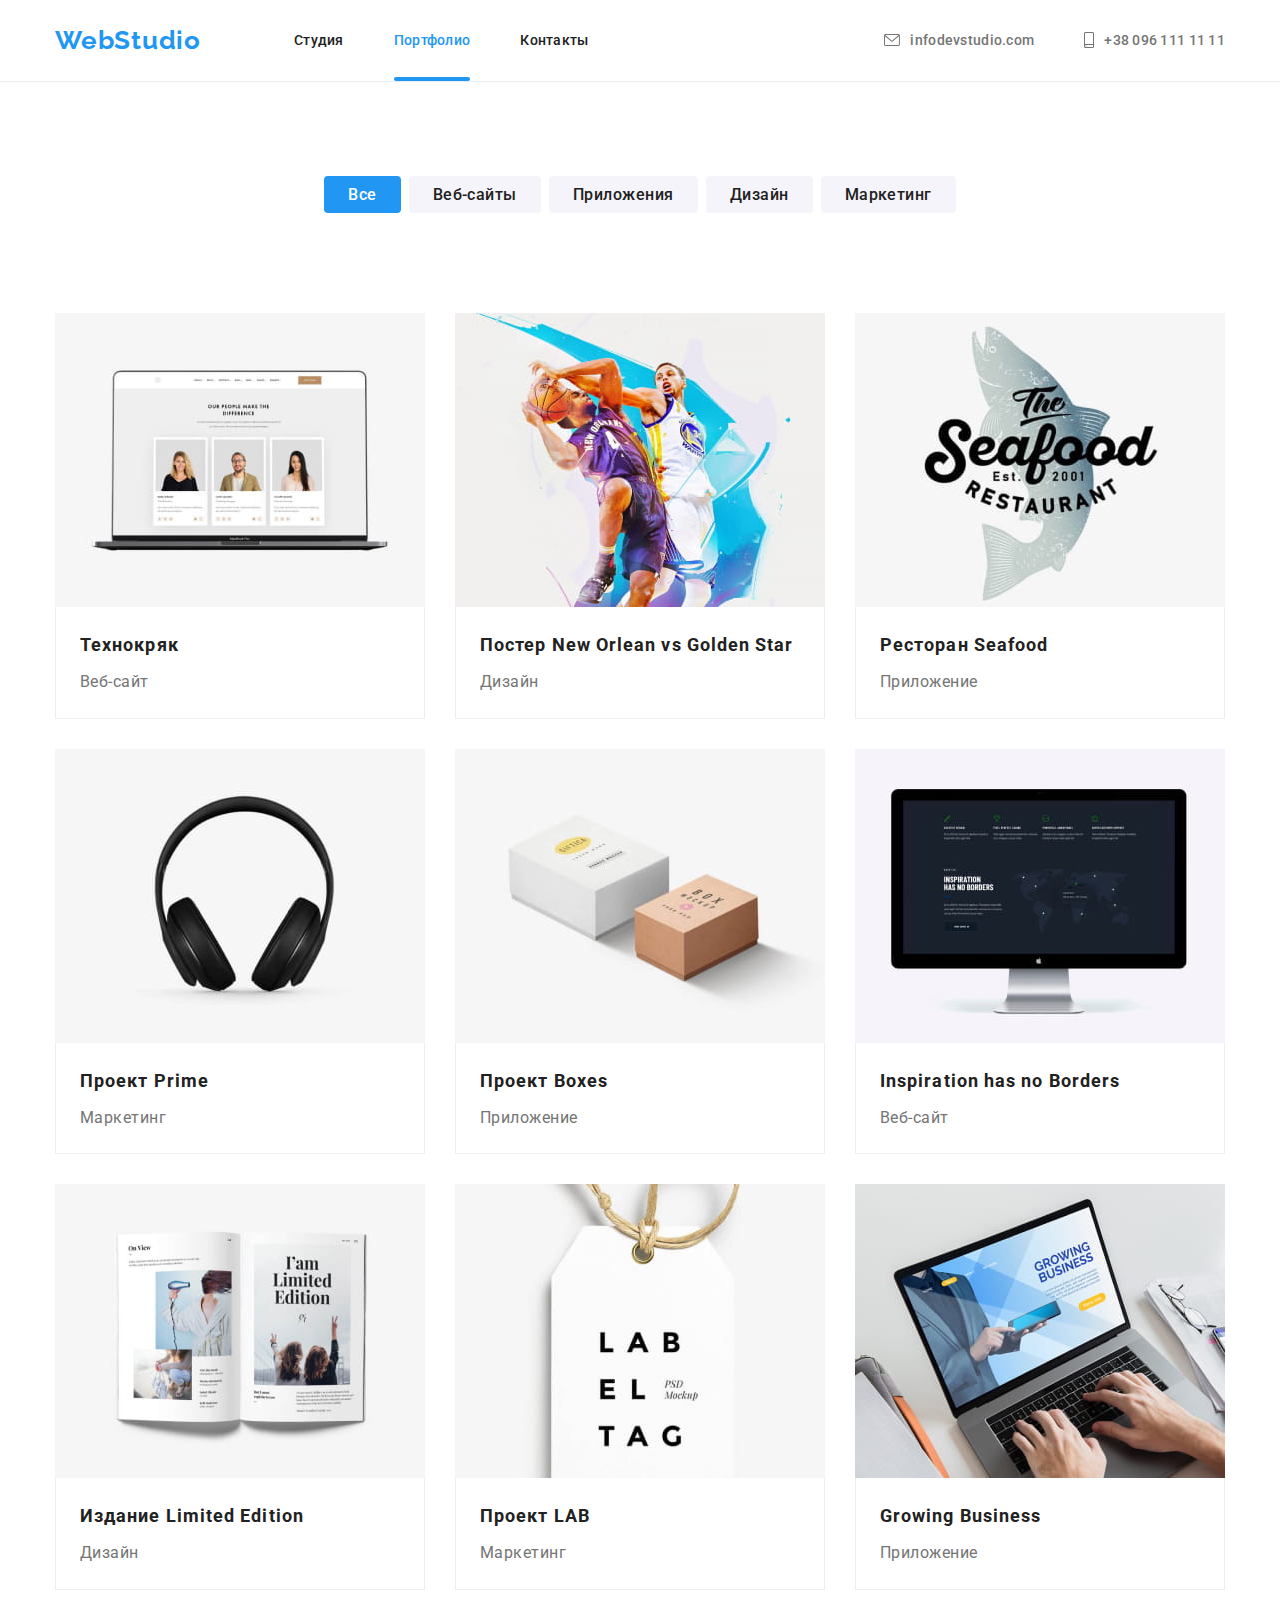
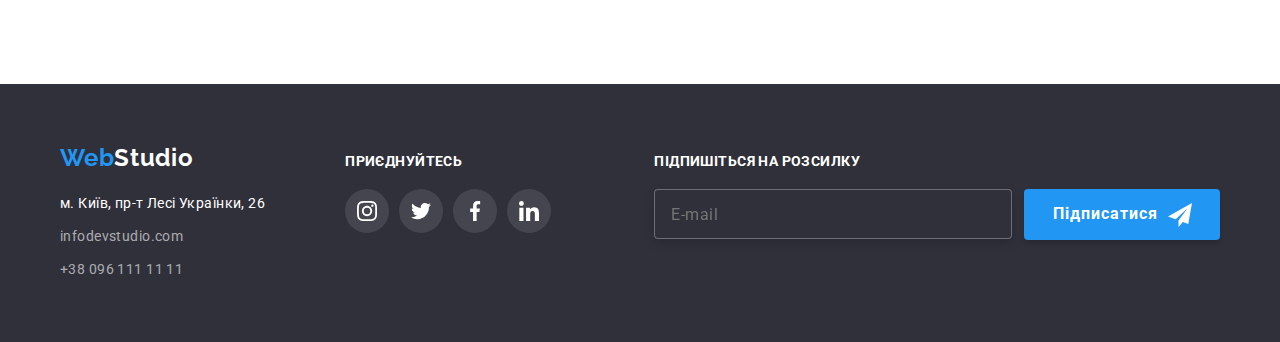
==== commit f9459cf8: "hw_8_1" ====
--- a/portfolio.html
+++ b/portfolio.html
@@ -68,7 +68,25 @@
           <ul class="cards">
             <li class="cards__item cards__item--shedow">
               <div class="overlay">
-                <img src="./images/people.jpg" alt="Люди" width="370" />
+                <picture>
+                  <source
+                    srcset="images/people.jpg 1x, images/people_2x 2x.jpg"
+                    type="image/jpg"
+                    media="(min-width: 1200px)"
+                  />
+                  <source
+                    srcset="images/people_tablet.jpg 1x, images/people_tablet_2x 2x.jpg"
+                    type="image/jpg"
+                    media="(min-width: 768px)"
+                  />
+                  <source
+                    srcset="images/people_mobile.jpg 1x, images/people_mobile_2x 2x.jpg"
+                    type="image/jpg"
+                    media="(max-width: 767px)"
+                  />
+                  <img src="./images/people.jpg" alt="Люди" width="370" />
+                </picture>
+
                 <p class="overlay__text">
                   Ресурс предлагает комплексные предложения с разным уровнем функционала и сервисов.
                   Все это позволит посетителю получить исчерпывающие сведения о компании или частном
@@ -82,7 +100,25 @@
             </li>
 
             <li class="cards__item cards__item--shedow">
-              <img src="./images/sport.jpg" alt="Спортсмены" width="370" />
+              <picture>
+                <source
+                  srcset="images/sport.jpg 1x, images/sport_2x 2x.jpg"
+                  type="image/jpg"
+                  media="(min-width: 1200px)"
+                />
+                <source
+                  srcset="images/sport_tablet.jpg 1x, images/sport_tablet_2x 2x.jpg"
+                  type="image/jpg"
+                  media="(min-width: 768px)"
+                />
+                <source
+                  srcset="images/sport_mobile.jpg 1x, images/sport_mobile_2x 2x.jpg"
+                  type="image/jpg"
+                  media="(max-width: 767px)"
+                />
+                <img src="./images/sport.jpg" alt="Спортсмены" width="370" />
+              </picture>
+
               <div class="cards__text--wrap">
                 <h2 class="cards__title">
                   Постер <span lang="en">New Orlean vs Golden Star</span>
@@ -91,49 +127,175 @@
               </div>
             </li>
             <li class="cards__item cards__item--shedow">
-              <img src="./images/seafood.jpg" alt="Морская еда" width="370" />
+              <picture>
+                <source
+                  srcset="images/seafood.jpg 1x, images/seafood_2x 2x.jpg"
+                  type="image/jpg"
+                  media="(min-width: 1200px)"
+                />
+                <source
+                  srcset="images/seafood_tablet.jpg 1x, images/seafood_tablet_2x 2x.jpg"
+                  type="image/jpg"
+                  media="(min-width: 768px)"
+                />
+                <source
+                  srcset="images/seafood_mobile.jpg 1x, images/seafood_mobile_2x 2x.jpg"
+                  type="image/jpg"
+                  media="(max-width: 767px)"
+                />
+                <img src="./images/seafood.jpg" alt="Морская еда" width="370" />
+              </picture>
+
               <div class="cards__text--wrap">
                 <h2 class="cards__title">Ресторан <span lang="en">Seafood</span></h2>
                 <p class="cards__filter">Приложение</p>
               </div>
             </li>
             <li class="cards__item cards__item--shedow">
-              <img src="./images/nausnik.jpg" alt="Наушники" width="370" />
+              <picture>
+                <source
+                  srcset="images/nausnik.jpg 1x, images/nausnik_2x 2x.jpg"
+                  type="image/jpg"
+                  media="(min-width: 1200px)"
+                />
+                <source
+                  srcset="images/nausnik_tablet.jpg 1x, images/nausnik_tablet_2x 2x.jpg"
+                  type="image/jpg"
+                  media="(min-width: 768px)"
+                />
+                <source
+                  srcset="images/nausnik_mobile.jpg 1x, images/nausnik_mobile_2x 2x.jpg"
+                  type="image/jpg"
+                  media="(max-width: 767px)"
+                />
+                <img src="./images/nausnik.jpg" alt="Наушники" width="370" />
+              </picture>
+
               <div class="cards__text--wrap">
                 <h2 class="cards__title">Проект <span lang="en">Prime</span></h2>
                 <p class="cards__filter">Маркетинг</p>
               </div>
             </li>
             <li class="cards__item cards__item--shedow">
-              <img src="./images/boxes.jpg" alt="Подарочная упаковка" width="370" />
+              <picture>
+                <source
+                  srcset="images/boxes.jpg 1x, images/boxes_2x 2x.jpg"
+                  type="image/jpg"
+                  media="(min-width: 1200px)"
+                />
+                <source
+                  srcset="images/boxes_tablet.jpg 1x, images/boxes_tablet_2x 2x.jpg"
+                  type="image/jpg"
+                  media="(min-width: 768px)"
+                />
+                <source
+                  srcset="images/boxes_mobile.jpg 1x, images/boxes_mobile_2x 2x.jpg"
+                  type="image/jpg"
+                  media="(max-width: 767px)"
+                />
+                <img src="./images/boxes.jpg" alt="Подарочная упаковка" width="370" />
+              </picture>
+
               <div class="cards__text--wrap">
                 <h2 class="cards__title">Проект <span lang="en">Boxes</span></h2>
                 <p class="cards__filter">Приложение</p>
               </div>
             </li>
             <li class="cards__item cards__item--shedow">
-              <img src="./images/display.jpg" alt="Монитор" width="370" />
+              <picture>
+                <source
+                  srcset="images/display.jpg 1x, images/display_2x 2x.jpg"
+                  type="image/jpg"
+                  media="(min-width: 1200px)"
+                />
+                <source
+                  srcset="images/display_tablet.jpg 1x, images/display_tablet_2x 2x.jpg"
+                  type="image/jpg"
+                  media="(min-width: 768px)"
+                />
+                <source
+                  srcset="images/display_mobile.jpg 1x, images/display_mobile_2x 2x.jpg"
+                  type="image/jpg"
+                  media="(max-width: 767px)"
+                />
+                <img src="./images/display.jpg" alt="Монитор" width="370" />
+              </picture>
+
               <div class="cards__text--wrap">
                 <h2 class="cards__title"><span lang="en">Inspiration has no Borders</span></h2>
                 <p class="cards__filter">Веб-сайт</p>
               </div>
             </li>
             <li class="cards__item cards__item--shedow">
-              <img src="./images/book.jpg" alt="Книга" width="370" />
+              <picture>
+                <source
+                  srcset="images/book.jpg 1x, images/book_2x 2x.jpg"
+                  type="image/jpg"
+                  media="(min-width: 1200px)"
+                />
+                <source
+                  srcset="images/book_tablet.jpg 1x, images/book_tablet_2x 2x.jpg"
+                  type="image/jpg"
+                  media="(min-width: 768px)"
+                />
+                <source
+                  srcset="images/book_mobile.jpg 1x, images/book_mobile_2x 2x.jpg"
+                  type="image/jpg"
+                  media="(max-width: 767px)"
+                />
+                <img src="./images/book.jpg" alt="Книга" width="370" />
+              </picture>
+
               <div class="cards__text--wrap">
                 <h2 class="cards__title">Издание <span lang="en"></span> Limited Edition</h2>
                 <p class="cards__filter">Дизайн</p>
               </div>
             </li>
             <li class="cards__item cards__item--shedow">
-              <img src="./images/sheet.jpg" alt="Этикетка" width="370" />
+              <picture>
+                <source
+                  srcset="images/sheet.jpg 1x, images/sheet_2x 2x.jpg"
+                  type="image/jpg"
+                  media="(min-width: 1200px)"
+                />
+                <source
+                  srcset="images/sheet_tablet.jpg 1x, images/sheet_tablet_2x 2x.jpg"
+                  type="image/jpg"
+                  media="(min-width: 768px)"
+                />
+                <source
+                  srcset="images/sheet_mobile.jpg 1x, images/sheet_mobile_2x 2x.jpg"
+                  type="image/jpg"
+                  media="(max-width: 767px)"
+                />
+                <img src="./images/sheet.jpg" alt="Этикетка" width="370" />
+              </picture>
+
               <div class="cards__text--wrap">
                 <h2 class="cards__title">Проект <span lang="en">LAB</span></h2>
                 <p class="cards__filter">Маркетинг</p>
               </div>
             </li>
             <li class="cards__item cards__item--shedow">
-              <img src="./images/notebook.jpg" alt="Ноутбук" width="370" />
+              <picture>
+                <source
+                  srcset="images/notebook.jpg 1x, images/notebook_2x 2x.jpg"
+                  type="image/jpg"
+                  media="(min-width: 1200px)"
+                />
+                <source
+                  srcset="images/notebook_tablet.jpg 1x, images/notebook_tablet_2x 2x.jpg"
+                  type="image/jpg"
+                  media="(min-width: 768px)"
+                />
+                <source
+                  srcset="images/notebook_mobile.jpg 1x, images/notebook_mobile_2x 2x.jpg"
+                  type="image/jpg"
+                  media="(max-width: 767px)"
+                />
+                <img src="./images/notebook.jpg" alt="Ноутбук" width="370" />
+              </picture>
+
               <div class="cards__text--wrap">
                 <h2 class="cards__title"><span lang="en">Growing Business</span></h2>
                 <p class="cards__filter">Приложение</p>
--- a/css/main.min.css
+++ b/css/main.min.css
@@ -1 +1 @@
-h1,h2,h3,h4,h5,h6,p{margin:0}:root{--brend-color: #2196F3;--white: #fff;--hero-background: #C4C4C4;--main-text-color: #212121;--second-text-color: #757575;--color-text-footer: rgba(255, 255, 255, 0.6);--footer-color: #2F303A;--second-background: #F5F4FA;--header-bottom-line: #ececec;--cards-border: #EEEEEE;--icon-color: #AFB1B8}html{-webkit-box-sizing:border-box;box-sizing:border-box}body{font-family:Roboto,sans-serif;color:var(--main-text-color)}.container{min-width:320px;padding-left:15px;padding-right:15px;margin-left:auto;margin-right:auto}@media screen and (min-width: 480px){.container{width:480px}}@media screen and (min-width: 768px){.container{width:768px}}@media screen and (min-width: 1200px){.container{width:1200px}}.section{padding-top:60px;padding-bottom:60px}@media screen and (min-width: 1200px){.section{padding-top:94px;padding-bottom:94px}}img{display:block;width:100%;height:auto}ul{list-style:none;padding:0;margin:0}.visually-hidden,.policy__checkbox{border:0;clip:rect(0 0 0 0);-webkit-clip-path:polygon(0px 0px, 0px 0px, 0px 0px);clip-path:polygon(0px 0px, 0px 0px, 0px 0px);height:1px;margin:-1px;overflow:hidden;padding:0;position:absolute;width:1px;white-space:nowrap}.heder__container{display:-webkit-box;display:-ms-flexbox;display:flex;-webkit-box-align:center;-ms-flex-align:center;align-items:center}.header__logo{font-family:"Raleway";font-weight:700;font-size:24px;line-height:1.2;letter-spacing:.03em;color:var(--brend-color);text-decoration:none;margin-right:87px}@media(min-width: 1200px){.header__logo{font-size:26px;margin-right:93px}}.header__color{color:var(--main-text-color)}.menu__list{display:-webkit-box;display:-ms-flexbox;display:flex;gap:50px}.menu__item{position:relative;display:block;font-weight:500;font-size:14px;line-height:1.2;letter-spacing:.02em;text-decoration:none;color:var(--main-text-color);padding:32px 0;-webkit-transition:color 250ms cubic-bezier(0.4, 0, 0.2, 1);transition:color 250ms cubic-bezier(0.4, 0, 0.2, 1)}.menu__item:hover,.menu__item:focus{color:var(--brend-color)}.menu__item--current{color:var(--brend-color)}.menu__item--current::after{content:"";position:absolute;left:0;bottom:0;display:block;width:100%;height:4px;background-color:var(--brend-color);border-radius:2px}.header__auth{display:-webkit-box;display:-ms-flexbox;display:flex;margin-left:auto;gap:50px}@media(min-width: 768px)and (max-width: 1200px){.header__auth{gap:8px;-webkit-box-orient:vertical;-webkit-box-direction:normal;-ms-flex-direction:column;flex-direction:column}}.header__auth-link{display:-webkit-box;display:-ms-flexbox;display:flex;-webkit-box-align:center;-ms-flex-align:center;align-items:center;padding:31px 0;gap:10px;font-weight:500;font-size:14px;line-height:1.2;letter-spacing:.02em;text-decoration:none;color:var(--second-text-color);-webkit-transition:color 250ms cubic-bezier(0.4, 0, 0.2, 1);transition:color 250ms cubic-bezier(0.4, 0, 0.2, 1)}@media(min-width: 768px)and (max-width: 1200px){.header__auth-link{padding:0%}}.header__auth-link:hover,.header__auth-link:focus{color:var(--brend-color)}.header__icon-color{fill:currentColor}.header{border-bottom:1px solid var(--header-bottom-line)}.descktop-menu{display:none}@media(min-width: 768px){.descktop-menu{display:-webkit-box;display:-ms-flexbox;display:flex}}@media(min-width: 767px){.mobile-menu{display:none}}.footer__style{padding:60px 0;background-color:var(--footer-color)}.footer__items{text-align:center}@media(min-width: 768px){.footer__items{display:-webkit-box;display:-ms-flexbox;display:flex;-ms-flex-wrap:wrap;flex-wrap:wrap;-ms-flex-pack:distribute;justify-content:space-around;-webkit-box-align:baseline;-ms-flex-align:baseline;align-items:baseline}}@media(min-width: 1200px){.footer__items{-ms-flex-wrap:nowrap;flex-wrap:nowrap;text-align:start}}.footer__logo{font-family:"Raleway";font-weight:700;font-size:24px;line-height:1.2;letter-spacing:.03em;color:var(--brend-color);text-decoration:none}.footer__logo--color{color:var(--white)}.footer__contact{margin-bottom:60px}@media(min-width: 1200px){.footer__contact{margin-bottom:0;margin-right:70px}}.footer__adress{display:block;margin-top:20px;font-size:14px;line-height:1.7;letter-spacing:.03em;color:var(--white);font-style:normal}.footer__auth{font-size:14px;line-height:1.7;letter-spacing:.03em;color:var(--color-text-footer);text-decoration:none}.footer__auth:hover,.footer__auth:focus{color:var(--brend-color)}.footer__mail--margin{margin:9px 0}.footer__social{margin-bottom:60px}@media(min-width: 1200px){.footer__social{margin-bottom:0;margin-right:93px}}.footer__cta{font-size:14px;line-height:1.2;letter-spacing:.03em;text-transform:uppercase;color:var(--white);margin-bottom:20px}.footer__social-list{display:-webkit-box;display:-ms-flexbox;display:flex;-webkit-box-pack:center;-ms-flex-pack:center;justify-content:center;-webkit-box-align:center;-ms-flex-align:center;align-items:center;margin-top:20px;gap:10px}.footer__social-icon{display:-webkit-box;display:-ms-flexbox;display:flex;-webkit-box-pack:center;-ms-flex-pack:center;justify-content:center;-webkit-box-align:center;-ms-flex-align:center;align-items:center;width:44px;height:44px;border-radius:50%;background:rgba(255,255,255,.1);-webkit-transition:background-color 250ms cubic-bezier(0.4, 0, 0.2, 1);transition:background-color 250ms cubic-bezier(0.4, 0, 0.2, 1)}.footer__social-icon--color{fill:var(--white)}.footer__social-icon:hover{background-color:var(--brend-color)}.footer__subscribe-form{display:-webkit-box;display:-ms-flexbox;display:flex;-webkit-box-orient:vertical;-webkit-box-direction:normal;-ms-flex-direction:column;flex-direction:column}.footer__subscribe-title{font-size:14px;line-height:1.2;letter-spacing:.03em;text-transform:uppercase;color:var(--white);margin-bottom:20px}.footer__subscribe{display:-webkit-box;display:-ms-flexbox;display:flex}@media(max-width: 1200px){.footer__subscribe{display:block}}.footer__subscribe-input{max-width:450px;width:100%;margin-bottom:20px;height:50px;border:1px solid rgba(255,255,255,.3);-webkit-filter:drop-shadow(0px 4px 4px rgba(0, 0, 0, 0.15));filter:drop-shadow(0px 4px 4px rgba(0, 0, 0, 0.15));border-radius:4px;background-color:var(--footer-color);padding-left:16px;font-size:16px;line-height:20px;letter-spacing:.03em;color:var(--color-text-footer);outline:none}@media(min-width: 1200px){.footer__subscribe-input{width:358px;margin-right:12px;margin-bottom:0}}.footer__subscribe-button{display:-webkit-inline-box;display:-ms-inline-flexbox;display:inline-flex;-webkit-box-align:center;-ms-flex-align:center;align-items:center;background-color:var(--brend-color);-webkit-box-shadow:0px 4px 4px rgba(0,0,0,.15);box-shadow:0px 4px 4px rgba(0,0,0,.15);border:none;border-radius:4px;padding:10px 28px 10px 29px;font-weight:700;line-height:1.9;letter-spacing:.06em;color:var(--white)}.footer__subscribe-icon{margin-left:10px}.hero{background-image:-webkit-gradient(linear, left top, right top, from(rgba(47, 48, 58, 0.4)), to(rgba(47, 48, 58, 0.4))),url(/images/hero-mobile_480.jpg);background-image:linear-gradient(to right, rgba(47, 48, 58, 0.4), rgba(47, 48, 58, 0.4)),url(/images/hero-mobile_480.jpg);min-height:400px;padding:118px 0;margin:0 auto;background-size:cover;background-position:center}@media screen and (min-width: 480px)and (max-width: 768px){.hero{background-image:-webkit-gradient(linear, left top, right top, from(rgba(47, 48, 58, 0.4)), to(rgba(47, 48, 58, 0.4))),url(/images/hero-tablet_768.jpg);background-image:linear-gradient(to right, rgba(47, 48, 58, 0.4), rgba(47, 48, 58, 0.4)),url(/images/hero-tablet_768.jpg)}}@media screen and (min-width: 1200px){.hero{background-image:-webkit-gradient(linear, left top, right top, from(rgba(47, 48, 58, 0.4)), to(rgba(47, 48, 58, 0.4))),url(/images/hero.jpg);background-image:linear-gradient(to right, rgba(47, 48, 58, 0.4), rgba(47, 48, 58, 0.4)),url(/images/hero.jpg)}}.hero__text{font-weight:900;font-size:26px;line-height:1.6;letter-spacing:.06em;text-transform:uppercase;color:var(--white);text-align:center;margin-bottom:30px}@media screen and (min-width: 1200px){.hero__text{font-size:44px;line-height:1.4}}.hero__button{display:block;margin:0 auto;padding:10px 32px;font-family:inherit;background-color:var(--brend-color);font-weight:700;font-size:16px;line-height:1.9;letter-spacing:.06em;color:var(--white);cursor:pointer;border:none;border-radius:4px}.advanteges__list{display:-webkit-box;display:-ms-flexbox;display:flex;-ms-flex-wrap:wrap;flex-wrap:wrap;-webkit-box-pack:center;-ms-flex-pack:center;justify-content:center;margin-top:0;margin-bottom:0;gap:30px}.advanteges__item{width:450px}@media(min-width: 768px){.advanteges__item{width:354px}}@media(min-width: 1200px){.advanteges__item{width:270px}}.advanteges__icon{display:-webkit-box;display:-ms-flexbox;display:flex;height:120px;-webkit-box-align:center;-ms-flex-align:center;align-items:center;-webkit-box-pack:center;-ms-flex-pack:center;justify-content:center;background-color:var(--second-background);margin-bottom:30px;border-radius:4px}.advanteges__title{font-weight:700;font-size:14px;line-height:1.2;letter-spacing:.03em;text-transform:uppercase;color:var(--main-text-color);margin-bottom:10px}@media(max-width: 767px){.advanteges__title{text-align:center}}.advanteges__text{font-size:14px;line-height:1.7;letter-spacing:.03em;color:var(--second-text-color)}.work{padding-top:0}@media(max-width: 1200px){.work{display:none}}.work__title{margin-bottom:50px;font-weight:700;font-size:36px;line-height:1.2;letter-spacing:.03em;color:var(--main-text-color);text-align:center}.work__list{display:-webkit-box;display:-ms-flexbox;display:flex;gap:30px}.work__thumb{position:relative}.work__describe{position:absolute;bottom:0;width:100%;height:70px;background:rgba(47,48,58,.8);text-transform:uppercase;padding:27px 82px;font-size:14px;line-height:1.2;letter-spacing:.03em;color:var(--white)}.bgc{background-color:var(--second-background)}.team__title{margin-bottom:50px;font-weight:700;font-size:28px;line-height:1.2;letter-spacing:.03em;color:var(--main-text-color);text-align:center}@media(min-width: 1199px){.team__title{font-size:36px}}.team__list{gap:30px}@media(min-width: 767px){.team__list{display:-webkit-box;display:-ms-flexbox;display:flex;-ms-flex-wrap:wrap;flex-wrap:wrap;-webkit-box-pack:center;-ms-flex-pack:center;justify-content:center}}.team__list-item{background-color:var(--white);-webkit-box-shadow:0px 1px 3px rgba(0,0,0,.12),0px 1px 1px rgba(0,0,0,.14),0px 2px 1px rgba(0,0,0,.2);box-shadow:0px 1px 3px rgba(0,0,0,.12),0px 1px 1px rgba(0,0,0,.14),0px 2px 1px rgba(0,0,0,.2);border-radius:0px 0px 4px 4px;max-width:450px}@media(min-width: 767px)and (max-width: 1199px){.team__list-item{max-width:354px}}@media(min-width: 1200px){.team__list-item{max-width:270px}}.team__wrapper{padding:30px 0 16px 0}.team__name{font-weight:500;font-size:16px;line-height:1.2;letter-spacing:.03em;color:var(--main-text-color);text-align:center}.team__position{font-size:16px;line-height:1.2;letter-spacing:.03em;color:var(--second-text-color);text-align:center;margin-top:10px}.team__social-list{display:-webkit-box;display:-ms-flexbox;display:flex;-webkit-box-pack:center;-ms-flex-pack:center;justify-content:center;-webkit-box-align:center;-ms-flex-align:center;align-items:center;gap:10px;margin-bottom:30px}@media(max-width: 767px){.team__social-list{padding:16px 0 24px 0}}.team__social-item{display:-webkit-box;display:-ms-flexbox;display:flex;-webkit-box-pack:center;-ms-flex-pack:center;justify-content:center;-webkit-box-align:center;-ms-flex-align:center;align-items:center;width:44px;height:44px;border-radius:50%;-webkit-transition:background-color 250ms cubic-bezier(0.4, 0, 0.2, 1);transition:background-color 250ms cubic-bezier(0.4, 0, 0.2, 1)}.team__social-item:hover{background-color:var(--brend-color)}.team__social-item:hover .team__icon{fill:var(--white)}.team__icon{fill:var(--icon-color);-webkit-transition:fill 250ms cubic-bezier(0.4, 0, 0.2, 1);transition:fill 250ms cubic-bezier(0.4, 0, 0.2, 1)}.clients__title{margin-bottom:50px;font-weight:700;font-size:28px;line-height:1.2;letter-spacing:.03em;color:var(--main-text-color);text-align:center}@media(min-width: 1200px){.clients__title{font-size:36px}}.clients__list{display:-webkit-box;display:-ms-flexbox;display:flex;-ms-flex-wrap:wrap;flex-wrap:wrap;-webkit-box-pack:center;-ms-flex-pack:center;justify-content:center;-webkit-box-align:center;-ms-flex-align:center;align-items:center;gap:30px}.clients__item{display:-webkit-box;display:-ms-flexbox;display:flex;-ms-flex-wrap:wrap;flex-wrap:wrap;width:210px;height:92px;-webkit-box-pack:center;-ms-flex-pack:center;justify-content:center;-webkit-box-align:center;-ms-flex-align:center;align-items:center;border:1px solid var(--icon-color);border-radius:4px;-webkit-transition:border 250ms cubic-bezier(0.4, 0, 0.2, 1);transition:border 250ms cubic-bezier(0.4, 0, 0.2, 1)}@media(min-width: 768px){.clients__item{width:226px}}@media(min-width: 1200px){.clients__item{width:170px}}.clients__item:hover{border-color:var(--brend-color);cursor:pointer}.clients__item:hover .clients__icon{fill:var(--brend-color)}.clients__icon{fill:var(--icon-color);-webkit-transition:fill 250ms cubic-bezier(0.4, 0, 0.2, 1);transition:fill 250ms cubic-bezier(0.4, 0, 0.2, 1)}.backdrop{position:fixed;width:100%;height:100%;left:0px;top:0px;background:rgba(0,0,0,.2);opacity:1;-webkit-transition:opaciti 250ms cubic-bezier(0.4, 0, 0.2, 1);transition:opaciti 250ms cubic-bezier(0.4, 0, 0.2, 1)}.backdrop.is-hidden{opacity:.5;pointer-events:none;visibility:hidden}.modal{position:absolute;left:50%;top:50%;-webkit-transform:translate(-50%, -50%);transform:translate(-50%, -50%);width:450px;padding:40px;background:var(--white);-webkit-box-shadow:0px 1px 3px rgba(0,0,0,.12),0px 1px 1px rgba(0,0,0,.14),0px 2px 1px rgba(0,0,0,.2);box-shadow:0px 1px 3px rgba(0,0,0,.12),0px 1px 1px rgba(0,0,0,.14),0px 2px 1px rgba(0,0,0,.2);border-radius:4px}@media(min-width: 768px){.modal{width:528px}}.modal__close-button{position:absolute;cursor:pointer;top:8px;right:8px;border-radius:50%;width:30px;height:30px;background:var(--white);border:1px solid rgba(0,0,0,.1)}.modal__close-button:hover .modal__close-icon{fill:var(--brend-color)}.modal__title{display:block;font-size:20px;line-height:1.5;text-align:center;letter-spacing:.03em;margin-bottom:12px}@media(min-width: 1200px){.modal__title{line-height:1.2}}.modal__group{margin-bottom:20px}.modal__label{display:-webkit-box;display:-ms-flexbox;display:flex;-webkit-box-orient:vertical;-webkit-box-direction:normal;-ms-flex-direction:column;flex-direction:column;margin-bottom:10px;font-size:12px;line-height:1.2;letter-spacing:.01em;color:var(--second-text-color)}.modal__input-field{position:relative;margin-top:4px}.modal__input{width:100%;height:40px;border:1px solid rgba(33,33,33,.2);border-radius:4px;padding:11px 0 11px 35px;outline:none;cursor:pointer}.modal__input:focus-within{border:1px solid var(--brend-color);-webkit-transition:border 250ms cubic-bezier(0.4, 0, 0.2, 1);transition:border 250ms cubic-bezier(0.4, 0, 0.2, 1)}.modal__icon{position:absolute;top:50%;left:12px;-webkit-transform:translateY(-50%);transform:translateY(-50%)}.modal__label:focus-within .modal__icon{fill:var(--brend-color);-webkit-transition:fill 250ms cubic-bezier(0.4, 0, 0.2, 1);transition:fill 250ms cubic-bezier(0.4, 0, 0.2, 1)}.feedback{display:-webkit-box;display:-ms-flexbox;display:flex;-webkit-box-orient:vertical;-webkit-box-direction:normal;-ms-flex-direction:column;flex-direction:column;font-size:12px;line-height:1.2;letter-spacing:.01em;color:var(--second-text-color)}.feedback__input{margin-top:4px;border:1px solid rgba(33,33,33,.2);border-radius:4px;padding:12px 16px;outline:none;resize:none}.policy{display:-webkit-box;display:-ms-flexbox;display:flex;-webkit-box-pack:center;-ms-flex-pack:center;justify-content:center;-webkit-box-align:center;-ms-flex-align:center;align-items:center;font-size:12px;line-height:1.2;letter-spacing:.03em;color:var(--second-text-color);margin-bottom:30px;cursor:pointer}@media(min-width: 1200px){.policy{font-size:14px;line-height:1.7}}.policy__check-icon{position:absolute;left:35px}@media(min-width: 768px){.policy__check-icon{left:70px}}@media(min-width: 1200px){.policy__check-icon{left:52px}}.policy__check-icon--on{opacity:0}.policy__checkbox:checked+.policy__check-icon .policy__check-icon--on{opacity:1;z-index:1}.policy__check-link{font-size:14px;line-height:1.2;letter-spacing:.03em;-webkit-text-decoration-line:underline;text-decoration-line:underline;color:var(--brend-color);opacity:.5}.button-submit{display:block;margin:0 auto;background:var(--brend-color);-webkit-box-shadow:0px 4px 4px rgba(0,0,0,.15);box-shadow:0px 4px 4px rgba(0,0,0,.15);border-radius:4px;width:200px;height:50px;border:none;font-weight:700;font-size:16px;line-height:2;letter-spacing:.06em;color:var(--white)}.filter{display:-webkit-box;display:-ms-flexbox;display:flex;-webkit-box-pack:center;-ms-flex-pack:center;justify-content:center;gap:8px;margin-bottom:15px}@media(max-width: 768px){.filter{-ms-flex-wrap:wrap;flex-wrap:wrap;-webkit-box-pack:start;-ms-flex-pack:start;justify-content:flex-start}}@media(min-width: 768px){.filter{margin-bottom:30px}}@media(min-width: 1200px){.filter{margin-bottom:50px}}.filter__button{border:none;border-radius:4px;padding:6px 24px;font-family:inherit;font-weight:500;font-size:16px;line-height:1.6;letter-spacing:.03em;color:var(--main-text-color);background-color:var(--second-background);cursor:pointer;-webkit-transition:background-color 250ms cubic-bezier(0.4, 0, 0.2, 1),color 250ms cubic-bezier(0.4, 0, 0.2, 1);transition:background-color 250ms cubic-bezier(0.4, 0, 0.2, 1),color 250ms cubic-bezier(0.4, 0, 0.2, 1)}.filter__button.filter:hover,.filter__button.filter:focus{background-color:var(--brend-color);color:var(--white);-webkit-box-shadow:0px 3px 1px rgba(0,0,0,.1),0px 1px 2px rgba(0,0,0,.08),0px 2px 2px rgba(0,0,0,.12);box-shadow:0px 3px 1px rgba(0,0,0,.1),0px 1px 2px rgba(0,0,0,.08),0px 2px 2px rgba(0,0,0,.12)}.filter__button--active{background-color:var(--brend-color);color:var(--white)}.cards{display:-webkit-box;display:-ms-flexbox;display:flex;-ms-flex-wrap:wrap;flex-wrap:wrap;gap:30px}.cards__item{max-width:450px}@media(min-width: 768px){.cards__item{max-width:354px}}@media(min-width: 1200px){.cards__item{max-width:370px}}.cards__text--wrap{padding:20px 24px;border:1px solid var(--cards-border);border-top:none}.cards__item--shedow{-webkit-transition:-webkit-box-shadow 250ms cubic-bezier(0.4, 0, 0.2, 1);transition:-webkit-box-shadow 250ms cubic-bezier(0.4, 0, 0.2, 1);transition:box-shadow 250ms cubic-bezier(0.4, 0, 0.2, 1);transition:box-shadow 250ms cubic-bezier(0.4, 0, 0.2, 1), -webkit-box-shadow 250ms cubic-bezier(0.4, 0, 0.2, 1)}.cards__item--shedow:hover{-webkit-box-shadow:0px 1px 1px rgba(0,0,0,.12),0px 4px 4px rgba(0,0,0,.06),1px 4px 6px rgba(0,0,0,.16);box-shadow:0px 1px 1px rgba(0,0,0,.12),0px 4px 4px rgba(0,0,0,.06),1px 4px 6px rgba(0,0,0,.16)}.cards__title{font-weight:700;font-size:18px;line-height:2;letter-spacing:.06em;color:var(--main-text-color);margin-bottom:4px}.cards__filter{font-size:16px;line-height:1.9;letter-spacing:.03em;color:var(--second-text-color)}.overlay{position:relative;overflow:hidden}.overlay__text{position:absolute;width:370px;height:294px;padding:63px 24px;background:rgba(33,150,243,.9);-webkit-transform:translateY(100%);transform:translateY(100%);-webkit-transition:-webkit-transform 250ms cubic-bezier(0.4, 0, 0.2, 1);transition:-webkit-transform 250ms cubic-bezier(0.4, 0, 0.2, 1);transition:transform 250ms cubic-bezier(0.4, 0, 0.2, 1);transition:transform 250ms cubic-bezier(0.4, 0, 0.2, 1), -webkit-transform 250ms cubic-bezier(0.4, 0, 0.2, 1);font-family:"Roboto";font-style:normal;font-weight:400;font-size:18px;line-height:1.6;letter-spacing:.03em;color:var(--white)}.cards__item--shedow:hover .overlay__text{-webkit-transform:translateY(-100%);transform:translateY(-100%);-webkit-transition:-webkit-transform 250ms cubic-bezier(0.4, 0, 0.2, 1);transition:-webkit-transform 250ms cubic-bezier(0.4, 0, 0.2, 1);transition:transform 250ms cubic-bezier(0.4, 0, 0.2, 1);transition:transform 250ms cubic-bezier(0.4, 0, 0.2, 1), -webkit-transform 250ms cubic-bezier(0.4, 0, 0.2, 1)}/*# sourceMappingURL=main.min.css.map */+h1,h2,h3,h4,h5,h6,p{margin:0}:root{--brend-color: #2196F3;--white: #fff;--hero-background: #C4C4C4;--main-text-color: #212121;--second-text-color: #757575;--color-text-footer: rgba(255, 255, 255, 0.6);--footer-color: #2F303A;--second-background: #F5F4FA;--header-bottom-line: #ececec;--cards-border: #EEEEEE;--icon-color: #AFB1B8}html{-webkit-box-sizing:border-box;box-sizing:border-box}body{font-family:Roboto,sans-serif;color:var(--main-text-color)}.container{min-width:320px;padding-left:15px;padding-right:15px;margin-left:auto;margin-right:auto}@media screen and (min-width: 480px){.container{width:480px}}@media screen and (min-width: 768px){.container{width:768px}}@media screen and (min-width: 1200px){.container{width:1200px}}.section{padding-top:60px;padding-bottom:60px}@media screen and (min-width: 1200px){.section{padding-top:94px;padding-bottom:94px}}img{display:block;width:100%;height:auto}ul{list-style:none;padding:0;margin:0}.visually-hidden,.policy__checkbox{border:0;clip:rect(0 0 0 0);-webkit-clip-path:polygon(0px 0px, 0px 0px, 0px 0px);clip-path:polygon(0px 0px, 0px 0px, 0px 0px);height:1px;margin:-1px;overflow:hidden;padding:0;position:absolute;width:1px;white-space:nowrap}.heder__container{display:-webkit-box;display:-ms-flexbox;display:flex;-webkit-box-align:center;-ms-flex-align:center;align-items:center}.header__logo{font-family:"Raleway";font-weight:700;font-size:24px;line-height:1.2;letter-spacing:.03em;color:var(--brend-color);text-decoration:none;margin-right:87px}@media(min-width: 1200px){.header__logo{font-size:26px;margin-right:93px}}.header__color{color:var(--main-text-color)}.menu__list{display:-webkit-box;display:-ms-flexbox;display:flex;gap:50px}.menu__item{position:relative;display:block;font-weight:500;font-size:14px;line-height:1.2;letter-spacing:.02em;text-decoration:none;color:var(--main-text-color);padding:32px 0;-webkit-transition:color 250ms cubic-bezier(0.4, 0, 0.2, 1);transition:color 250ms cubic-bezier(0.4, 0, 0.2, 1)}.menu__item:hover,.menu__item:focus{color:var(--brend-color)}.menu__item--current{color:var(--brend-color)}.menu__item--current::after{content:"";position:absolute;left:0;bottom:0;display:block;width:100%;height:4px;background-color:var(--brend-color);border-radius:2px}.header__auth{display:-webkit-box;display:-ms-flexbox;display:flex;margin-left:auto;gap:50px}@media(min-width: 768px)and (max-width: 1200px){.header__auth{gap:8px;-webkit-box-orient:vertical;-webkit-box-direction:normal;-ms-flex-direction:column;flex-direction:column}}.header__auth-link{display:-webkit-box;display:-ms-flexbox;display:flex;-webkit-box-align:center;-ms-flex-align:center;align-items:center;padding:31px 0;gap:10px;font-weight:500;font-size:14px;line-height:1.2;letter-spacing:.02em;text-decoration:none;color:var(--second-text-color);-webkit-transition:color 250ms cubic-bezier(0.4, 0, 0.2, 1);transition:color 250ms cubic-bezier(0.4, 0, 0.2, 1)}@media(min-width: 768px)and (max-width: 1200px){.header__auth-link{padding:0%}}.header__auth-link:hover,.header__auth-link:focus{color:var(--brend-color)}.header__icon-color{fill:currentColor}.header{border-bottom:1px solid var(--header-bottom-line)}.descktop-menu{display:none}@media(min-width: 768px){.descktop-menu{display:-webkit-box;display:-ms-flexbox;display:flex}}@media(min-width: 768px){.mobile-menu{display:none}}.footer__style{padding:60px 0;background-color:var(--footer-color)}.footer__items{text-align:center}@media(min-width: 768px){.footer__items{display:-webkit-box;display:-ms-flexbox;display:flex;-ms-flex-wrap:wrap;flex-wrap:wrap;-ms-flex-pack:distribute;justify-content:space-around;-webkit-box-align:baseline;-ms-flex-align:baseline;align-items:baseline}}@media(min-width: 1200px){.footer__items{-ms-flex-wrap:nowrap;flex-wrap:nowrap;text-align:start}}.footer__logo{font-family:"Raleway";font-weight:700;font-size:24px;line-height:1.2;letter-spacing:.03em;color:var(--brend-color);text-decoration:none}.footer__logo--color{color:var(--white)}.footer__contact{margin-bottom:60px}@media(min-width: 1200px){.footer__contact{margin-bottom:0;margin-right:70px}}.footer__adress{display:block;margin-top:20px;font-size:14px;line-height:1.7;letter-spacing:.03em;color:var(--white);font-style:normal}.footer__auth{font-size:14px;line-height:1.7;letter-spacing:.03em;color:var(--color-text-footer);text-decoration:none}.footer__auth:hover,.footer__auth:focus{color:var(--brend-color)}.footer__mail--margin{margin:9px 0}.footer__social{margin-bottom:60px}@media(min-width: 1200px){.footer__social{margin-bottom:0;margin-right:93px}}.footer__cta{font-size:14px;line-height:1.2;letter-spacing:.03em;text-transform:uppercase;color:var(--white);margin-bottom:20px}.footer__social-list{display:-webkit-box;display:-ms-flexbox;display:flex;-webkit-box-pack:center;-ms-flex-pack:center;justify-content:center;-webkit-box-align:center;-ms-flex-align:center;align-items:center;margin-top:20px;gap:10px}.footer__social-icon{display:-webkit-box;display:-ms-flexbox;display:flex;-webkit-box-pack:center;-ms-flex-pack:center;justify-content:center;-webkit-box-align:center;-ms-flex-align:center;align-items:center;width:44px;height:44px;border-radius:50%;background:rgba(255,255,255,.1);-webkit-transition:background-color 250ms cubic-bezier(0.4, 0, 0.2, 1);transition:background-color 250ms cubic-bezier(0.4, 0, 0.2, 1)}.footer__social-icon--color{fill:var(--white)}.footer__social-icon:hover{background-color:var(--brend-color)}.footer__subscribe-form{display:-webkit-box;display:-ms-flexbox;display:flex;-webkit-box-orient:vertical;-webkit-box-direction:normal;-ms-flex-direction:column;flex-direction:column}.footer__subscribe-title{font-size:14px;line-height:1.2;letter-spacing:.03em;text-transform:uppercase;color:var(--white);margin-bottom:20px}.footer__subscribe{display:-webkit-box;display:-ms-flexbox;display:flex}@media(max-width: 1200px){.footer__subscribe{display:block}}.footer__subscribe-input{max-width:450px;width:100%;margin-bottom:20px;height:50px;border:1px solid rgba(255,255,255,.3);-webkit-filter:drop-shadow(0px 4px 4px rgba(0, 0, 0, 0.15));filter:drop-shadow(0px 4px 4px rgba(0, 0, 0, 0.15));border-radius:4px;background-color:var(--footer-color);padding-left:16px;font-size:16px;line-height:20px;letter-spacing:.03em;color:var(--color-text-footer);outline:none}@media(min-width: 1200px){.footer__subscribe-input{width:358px;margin-right:12px;margin-bottom:0}}.footer__subscribe-button{display:-webkit-inline-box;display:-ms-inline-flexbox;display:inline-flex;-webkit-box-align:center;-ms-flex-align:center;align-items:center;background-color:var(--brend-color);-webkit-box-shadow:0px 4px 4px rgba(0,0,0,.15);box-shadow:0px 4px 4px rgba(0,0,0,.15);border:none;border-radius:4px;padding:10px 28px 10px 29px;font-weight:700;line-height:1.9;letter-spacing:.06em;color:var(--white)}.footer__subscribe-icon{margin-left:10px}.hero{background-image:-webkit-gradient(linear, left top, right top, from(rgba(47, 48, 58, 0.4)), to(rgba(47, 48, 58, 0.4))),url(/images/hero-mobile_480.jpg);background-image:linear-gradient(to right, rgba(47, 48, 58, 0.4), rgba(47, 48, 58, 0.4)),url(/images/hero-mobile_480.jpg);max-width:1600px;min-height:400px;padding:118px 0;margin:0 auto;background-size:cover;background-position:center}@media(min-device-pixel-ratio: 2),(-webkit-min-device-pixel-ratio: 2),(min-resolution: 2dppx),(min-resolution: 192dpi){.hero{background-image:-webkit-gradient(linear, left top, right top, from(rgba(47, 48, 58, 0.4)), to(rgba(47, 48, 58, 0.4))),url(/images/hero-mobile_480_2x.jpg);background-image:linear-gradient(to right, rgba(47, 48, 58, 0.4), rgba(47, 48, 58, 0.4)),url(/images/hero-mobile_480_2x.jpg)}}@media(min-width: 768px){.hero{background-image:-webkit-gradient(linear, left top, right top, from(rgba(47, 48, 58, 0.4)), to(rgba(47, 48, 58, 0.4))),url(/images/hero-tablet_768.jpg);background-image:linear-gradient(to right, rgba(47, 48, 58, 0.4), rgba(47, 48, 58, 0.4)),url(/images/hero-tablet_768.jpg)}}@media(min-width: 768px)and (min-device-pixel-ratio: 2),(min-width: 768px)and (-webkit-min-device-pixel-ratio: 2),(min-width: 768px)and (min-resolution: 2dppx),(min-width: 768px)and (min-resolution: 192dpi){.hero{background-image:-webkit-gradient(linear, left top, right top, from(rgba(47, 48, 58, 0.4)), to(rgba(47, 48, 58, 0.4))),url(/images/hero-tablet_768_2x.jpg);background-image:linear-gradient(to right, rgba(47, 48, 58, 0.4), rgba(47, 48, 58, 0.4)),url(/images/hero-tablet_768_2x.jpg)}}@media screen and (min-width: 1200px){.hero{background-image:-webkit-gradient(linear, left top, right top, from(rgba(47, 48, 58, 0.4)), to(rgba(47, 48, 58, 0.4))),url(/images/hero.jpg);background-image:linear-gradient(to right, rgba(47, 48, 58, 0.4), rgba(47, 48, 58, 0.4)),url(/images/hero.jpg)}}@media screen and (min-width: 1200px)and (min-device-pixel-ratio: 2),screen and (min-width: 1200px)and (-webkit-min-device-pixel-ratio: 2),screen and (min-width: 1200px)and (min-resolution: 2dppx),screen and (min-width: 1200px)and (min-resolution: 192dpi){.hero{background-image:-webkit-gradient(linear, left top, right top, from(rgba(47, 48, 58, 0.4)), to(rgba(47, 48, 58, 0.4))),url(/images/hero_2x.jpg);background-image:linear-gradient(to right, rgba(47, 48, 58, 0.4), rgba(47, 48, 58, 0.4)),url(/images/hero_2x.jpg)}}.hero__text{font-weight:900;font-size:26px;line-height:1.6;letter-spacing:.06em;text-transform:uppercase;color:var(--white);text-align:center;margin-bottom:30px}@media screen and (min-width: 1200px){.hero__text{font-size:44px;line-height:1.4}}.hero__button{display:block;margin:0 auto;padding:10px 32px;font-family:inherit;background-color:var(--brend-color);font-weight:700;font-size:16px;line-height:1.9;letter-spacing:.06em;color:var(--white);cursor:pointer;border:none;border-radius:4px}.advanteges__list{display:-webkit-box;display:-ms-flexbox;display:flex;-ms-flex-wrap:wrap;flex-wrap:wrap;-webkit-box-pack:center;-ms-flex-pack:center;justify-content:center;margin-top:0;margin-bottom:0;gap:30px}.advanteges__item{width:450px}@media(min-width: 768px){.advanteges__item{width:354px}}@media(min-width: 1200px){.advanteges__item{width:270px}}.advanteges__icon{display:-webkit-box;display:-ms-flexbox;display:flex;height:120px;-webkit-box-align:center;-ms-flex-align:center;align-items:center;-webkit-box-pack:center;-ms-flex-pack:center;justify-content:center;background-color:var(--second-background);margin-bottom:30px;border-radius:4px}.advanteges__title{font-weight:700;font-size:14px;line-height:1.2;letter-spacing:.03em;text-transform:uppercase;color:var(--main-text-color);margin-bottom:10px}@media(max-width: 767px){.advanteges__title{text-align:center}}.advanteges__text{font-size:14px;line-height:1.7;letter-spacing:.03em;color:var(--second-text-color)}.work{padding-top:0}@media(max-width: 1200px){.work{display:none}}.work__title{margin-bottom:50px;font-weight:700;font-size:36px;line-height:1.2;letter-spacing:.03em;color:var(--main-text-color);text-align:center}.work__list{display:-webkit-box;display:-ms-flexbox;display:flex;gap:30px}.work__thumb{position:relative}.work__describe{position:absolute;bottom:0;width:100%;height:70px;background:rgba(47,48,58,.8);text-transform:uppercase;padding:27px 82px;font-size:14px;line-height:1.2;letter-spacing:.03em;color:var(--white)}.bgc{background-color:var(--second-background)}.team__title{margin-bottom:50px;font-weight:700;font-size:28px;line-height:1.2;letter-spacing:.03em;color:var(--main-text-color);text-align:center}@media(min-width: 1199px){.team__title{font-size:36px}}.team__list{gap:30px}@media(min-width: 767px){.team__list{display:-webkit-box;display:-ms-flexbox;display:flex;-ms-flex-wrap:wrap;flex-wrap:wrap;-webkit-box-pack:center;-ms-flex-pack:center;justify-content:center}}.team__list-item{background-color:var(--white);-webkit-box-shadow:0px 1px 3px rgba(0,0,0,.12),0px 1px 1px rgba(0,0,0,.14),0px 2px 1px rgba(0,0,0,.2);box-shadow:0px 1px 3px rgba(0,0,0,.12),0px 1px 1px rgba(0,0,0,.14),0px 2px 1px rgba(0,0,0,.2);border-radius:0px 0px 4px 4px;max-width:450px}@media(min-width: 767px)and (max-width: 1199px){.team__list-item{max-width:354px}}@media(min-width: 1200px){.team__list-item{max-width:270px}}.team__wrapper{padding:30px 0 16px 0}.team__name{font-weight:500;font-size:16px;line-height:1.2;letter-spacing:.03em;color:var(--main-text-color);text-align:center}.team__position{font-size:16px;line-height:1.2;letter-spacing:.03em;color:var(--second-text-color);text-align:center;margin-top:10px}.team__social-list{display:-webkit-box;display:-ms-flexbox;display:flex;-webkit-box-pack:center;-ms-flex-pack:center;justify-content:center;-webkit-box-align:center;-ms-flex-align:center;align-items:center;gap:10px;margin-bottom:30px}@media(max-width: 767px){.team__social-list{padding:16px 0 24px 0}}.team__social-item{display:-webkit-box;display:-ms-flexbox;display:flex;-webkit-box-pack:center;-ms-flex-pack:center;justify-content:center;-webkit-box-align:center;-ms-flex-align:center;align-items:center;width:44px;height:44px;border-radius:50%;-webkit-transition:background-color 250ms cubic-bezier(0.4, 0, 0.2, 1);transition:background-color 250ms cubic-bezier(0.4, 0, 0.2, 1)}.team__social-item:hover{background-color:var(--brend-color)}.team__social-item:hover .team__icon{fill:var(--white)}.team__icon{fill:var(--icon-color);-webkit-transition:fill 250ms cubic-bezier(0.4, 0, 0.2, 1);transition:fill 250ms cubic-bezier(0.4, 0, 0.2, 1)}.clients__title{margin-bottom:50px;font-weight:700;font-size:28px;line-height:1.2;letter-spacing:.03em;color:var(--main-text-color);text-align:center}@media(min-width: 1200px){.clients__title{font-size:36px}}.clients__list{display:-webkit-box;display:-ms-flexbox;display:flex;-ms-flex-wrap:wrap;flex-wrap:wrap;-webkit-box-pack:center;-ms-flex-pack:center;justify-content:center;-webkit-box-align:center;-ms-flex-align:center;align-items:center;gap:30px}.clients__item{display:-webkit-box;display:-ms-flexbox;display:flex;-ms-flex-wrap:wrap;flex-wrap:wrap;width:210px;height:92px;-webkit-box-pack:center;-ms-flex-pack:center;justify-content:center;-webkit-box-align:center;-ms-flex-align:center;align-items:center;border:1px solid var(--icon-color);border-radius:4px;-webkit-transition:border 250ms cubic-bezier(0.4, 0, 0.2, 1);transition:border 250ms cubic-bezier(0.4, 0, 0.2, 1)}@media(min-width: 768px){.clients__item{width:226px}}@media(min-width: 1200px){.clients__item{width:170px}}.clients__item:hover{border-color:var(--brend-color);cursor:pointer}.clients__item:hover .clients__icon{fill:var(--brend-color)}.clients__icon{fill:var(--icon-color);-webkit-transition:fill 250ms cubic-bezier(0.4, 0, 0.2, 1);transition:fill 250ms cubic-bezier(0.4, 0, 0.2, 1)}.backdrop{position:fixed;width:100%;height:100%;left:0px;top:0px;background:rgba(0,0,0,.2);opacity:1;-webkit-transition:opaciti 250ms cubic-bezier(0.4, 0, 0.2, 1);transition:opaciti 250ms cubic-bezier(0.4, 0, 0.2, 1);overflow:scroll}.backdrop.is-hidden{opacity:.5;pointer-events:none;visibility:hidden}.modal{position:absolute;left:50%;top:50%;-webkit-transform:translate(-50%, -50%);transform:translate(-50%, -50%);width:450px;padding:40px;background:var(--white);-webkit-box-shadow:0px 1px 3px rgba(0,0,0,.12),0px 1px 1px rgba(0,0,0,.14),0px 2px 1px rgba(0,0,0,.2);box-shadow:0px 1px 3px rgba(0,0,0,.12),0px 1px 1px rgba(0,0,0,.14),0px 2px 1px rgba(0,0,0,.2);border-radius:4px}@media(min-width: 768px){.modal{width:528px}}.modal__close-button{position:absolute;cursor:pointer;top:8px;right:8px;border-radius:50%;width:30px;height:30px;background:var(--white);border:1px solid rgba(0,0,0,.1)}.modal__close-button:hover .modal__close-icon{fill:var(--brend-color)}.modal__title{display:block;font-size:20px;line-height:1.5;text-align:center;letter-spacing:.03em;margin-bottom:12px}@media(min-width: 1200px){.modal__title{line-height:1.2}}.modal__group{margin-bottom:20px}.modal__label{display:-webkit-box;display:-ms-flexbox;display:flex;-webkit-box-orient:vertical;-webkit-box-direction:normal;-ms-flex-direction:column;flex-direction:column;margin-bottom:10px;font-size:12px;line-height:1.2;letter-spacing:.01em;color:var(--second-text-color)}.modal__input-field{position:relative;margin-top:4px}.modal__input{width:100%;height:40px;border:1px solid rgba(33,33,33,.2);border-radius:4px;padding:11px 0 11px 35px;outline:none;cursor:pointer}.modal__input:focus-within{border:1px solid var(--brend-color);-webkit-transition:border 250ms cubic-bezier(0.4, 0, 0.2, 1);transition:border 250ms cubic-bezier(0.4, 0, 0.2, 1)}.modal__icon{position:absolute;top:50%;left:12px;-webkit-transform:translateY(-50%);transform:translateY(-50%)}.modal__label:focus-within .modal__icon{fill:var(--brend-color);-webkit-transition:fill 250ms cubic-bezier(0.4, 0, 0.2, 1);transition:fill 250ms cubic-bezier(0.4, 0, 0.2, 1)}.feedback{display:-webkit-box;display:-ms-flexbox;display:flex;-webkit-box-orient:vertical;-webkit-box-direction:normal;-ms-flex-direction:column;flex-direction:column;font-size:12px;line-height:1.2;letter-spacing:.01em;color:var(--second-text-color)}.feedback__input{margin-top:4px;border:1px solid rgba(33,33,33,.2);border-radius:4px;padding:12px 16px;outline:none;resize:none}.policy{display:-webkit-box;display:-ms-flexbox;display:flex;-webkit-box-pack:center;-ms-flex-pack:center;justify-content:center;-webkit-box-align:center;-ms-flex-align:center;align-items:center;font-size:12px;line-height:1.2;letter-spacing:.03em;color:var(--second-text-color);margin-bottom:30px;cursor:pointer}@media(min-width: 1200px){.policy{font-size:14px;line-height:1.7}}.policy__check-icon{position:absolute;left:35px}@media(min-width: 768px){.policy__check-icon{left:70px}}@media(min-width: 1200px){.policy__check-icon{left:52px}}.policy__check-icon--on{opacity:0}.policy__checkbox:checked+.policy__check-icon .policy__check-icon--on{opacity:1;z-index:1}.policy__check-link{font-size:14px;line-height:1.2;letter-spacing:.03em;-webkit-text-decoration-line:underline;text-decoration-line:underline;color:var(--brend-color);opacity:.5}.button-submit{display:block;margin:0 auto;background:var(--brend-color);-webkit-box-shadow:0px 4px 4px rgba(0,0,0,.15);box-shadow:0px 4px 4px rgba(0,0,0,.15);border-radius:4px;width:200px;height:50px;border:none;font-weight:700;font-size:16px;line-height:2;letter-spacing:.06em;color:var(--white)}.filter{display:-webkit-box;display:-ms-flexbox;display:flex;-webkit-box-pack:center;-ms-flex-pack:center;justify-content:center;gap:8px;margin-bottom:15px}@media(max-width: 768px){.filter{-ms-flex-wrap:wrap;flex-wrap:wrap;-webkit-box-pack:start;-ms-flex-pack:start;justify-content:flex-start}}@media(min-width: 768px){.filter{margin-bottom:30px}}@media(min-width: 1200px){.filter{margin-bottom:50px}}.filter__button{border:none;border-radius:4px;padding:6px 24px;font-family:inherit;font-weight:500;font-size:16px;line-height:1.6;letter-spacing:.03em;color:var(--main-text-color);background-color:var(--second-background);cursor:pointer;-webkit-transition:background-color 250ms cubic-bezier(0.4, 0, 0.2, 1),color 250ms cubic-bezier(0.4, 0, 0.2, 1);transition:background-color 250ms cubic-bezier(0.4, 0, 0.2, 1),color 250ms cubic-bezier(0.4, 0, 0.2, 1)}.filter__button.filter:hover,.filter__button.filter:focus{background-color:var(--brend-color);color:var(--white);-webkit-box-shadow:0px 3px 1px rgba(0,0,0,.1),0px 1px 2px rgba(0,0,0,.08),0px 2px 2px rgba(0,0,0,.12);box-shadow:0px 3px 1px rgba(0,0,0,.1),0px 1px 2px rgba(0,0,0,.08),0px 2px 2px rgba(0,0,0,.12)}.filter__button--active{background-color:var(--brend-color);color:var(--white)}.cards{display:-webkit-box;display:-ms-flexbox;display:flex;-ms-flex-wrap:wrap;flex-wrap:wrap;gap:30px}.cards__item{max-width:450px}@media(min-width: 768px){.cards__item{max-width:354px}}@media(min-width: 1200px){.cards__item{max-width:370px}}.cards__text--wrap{padding:20px 24px;border:1px solid var(--cards-border);border-top:none}.cards__item--shedow{-webkit-transition:-webkit-box-shadow 250ms cubic-bezier(0.4, 0, 0.2, 1);transition:-webkit-box-shadow 250ms cubic-bezier(0.4, 0, 0.2, 1);transition:box-shadow 250ms cubic-bezier(0.4, 0, 0.2, 1);transition:box-shadow 250ms cubic-bezier(0.4, 0, 0.2, 1), -webkit-box-shadow 250ms cubic-bezier(0.4, 0, 0.2, 1)}.cards__item--shedow:hover{-webkit-box-shadow:0px 1px 1px rgba(0,0,0,.12),0px 4px 4px rgba(0,0,0,.06),1px 4px 6px rgba(0,0,0,.16);box-shadow:0px 1px 1px rgba(0,0,0,.12),0px 4px 4px rgba(0,0,0,.06),1px 4px 6px rgba(0,0,0,.16)}.cards__title{font-weight:700;font-size:18px;line-height:2;letter-spacing:.06em;color:var(--main-text-color);margin-bottom:4px}.cards__filter{font-size:16px;line-height:1.9;letter-spacing:.03em;color:var(--second-text-color)}.overlay{position:relative;overflow:hidden}.overlay__text{position:absolute;width:370px;height:294px;padding:63px 24px;background:rgba(33,150,243,.9);-webkit-transform:translateY(100%);transform:translateY(100%);-webkit-transition:-webkit-transform 250ms cubic-bezier(0.4, 0, 0.2, 1);transition:-webkit-transform 250ms cubic-bezier(0.4, 0, 0.2, 1);transition:transform 250ms cubic-bezier(0.4, 0, 0.2, 1);transition:transform 250ms cubic-bezier(0.4, 0, 0.2, 1), -webkit-transform 250ms cubic-bezier(0.4, 0, 0.2, 1);font-family:"Roboto";font-style:normal;font-weight:400;font-size:18px;line-height:1.6;letter-spacing:.03em;color:var(--white)}.cards__item--shedow:hover .overlay__text{-webkit-transform:translateY(-100%);transform:translateY(-100%);-webkit-transition:-webkit-transform 250ms cubic-bezier(0.4, 0, 0.2, 1);transition:-webkit-transform 250ms cubic-bezier(0.4, 0, 0.2, 1);transition:transform 250ms cubic-bezier(0.4, 0, 0.2, 1);transition:transform 250ms cubic-bezier(0.4, 0, 0.2, 1), -webkit-transform 250ms cubic-bezier(0.4, 0, 0.2, 1)}/*# sourceMappingURL=main.min.css.map */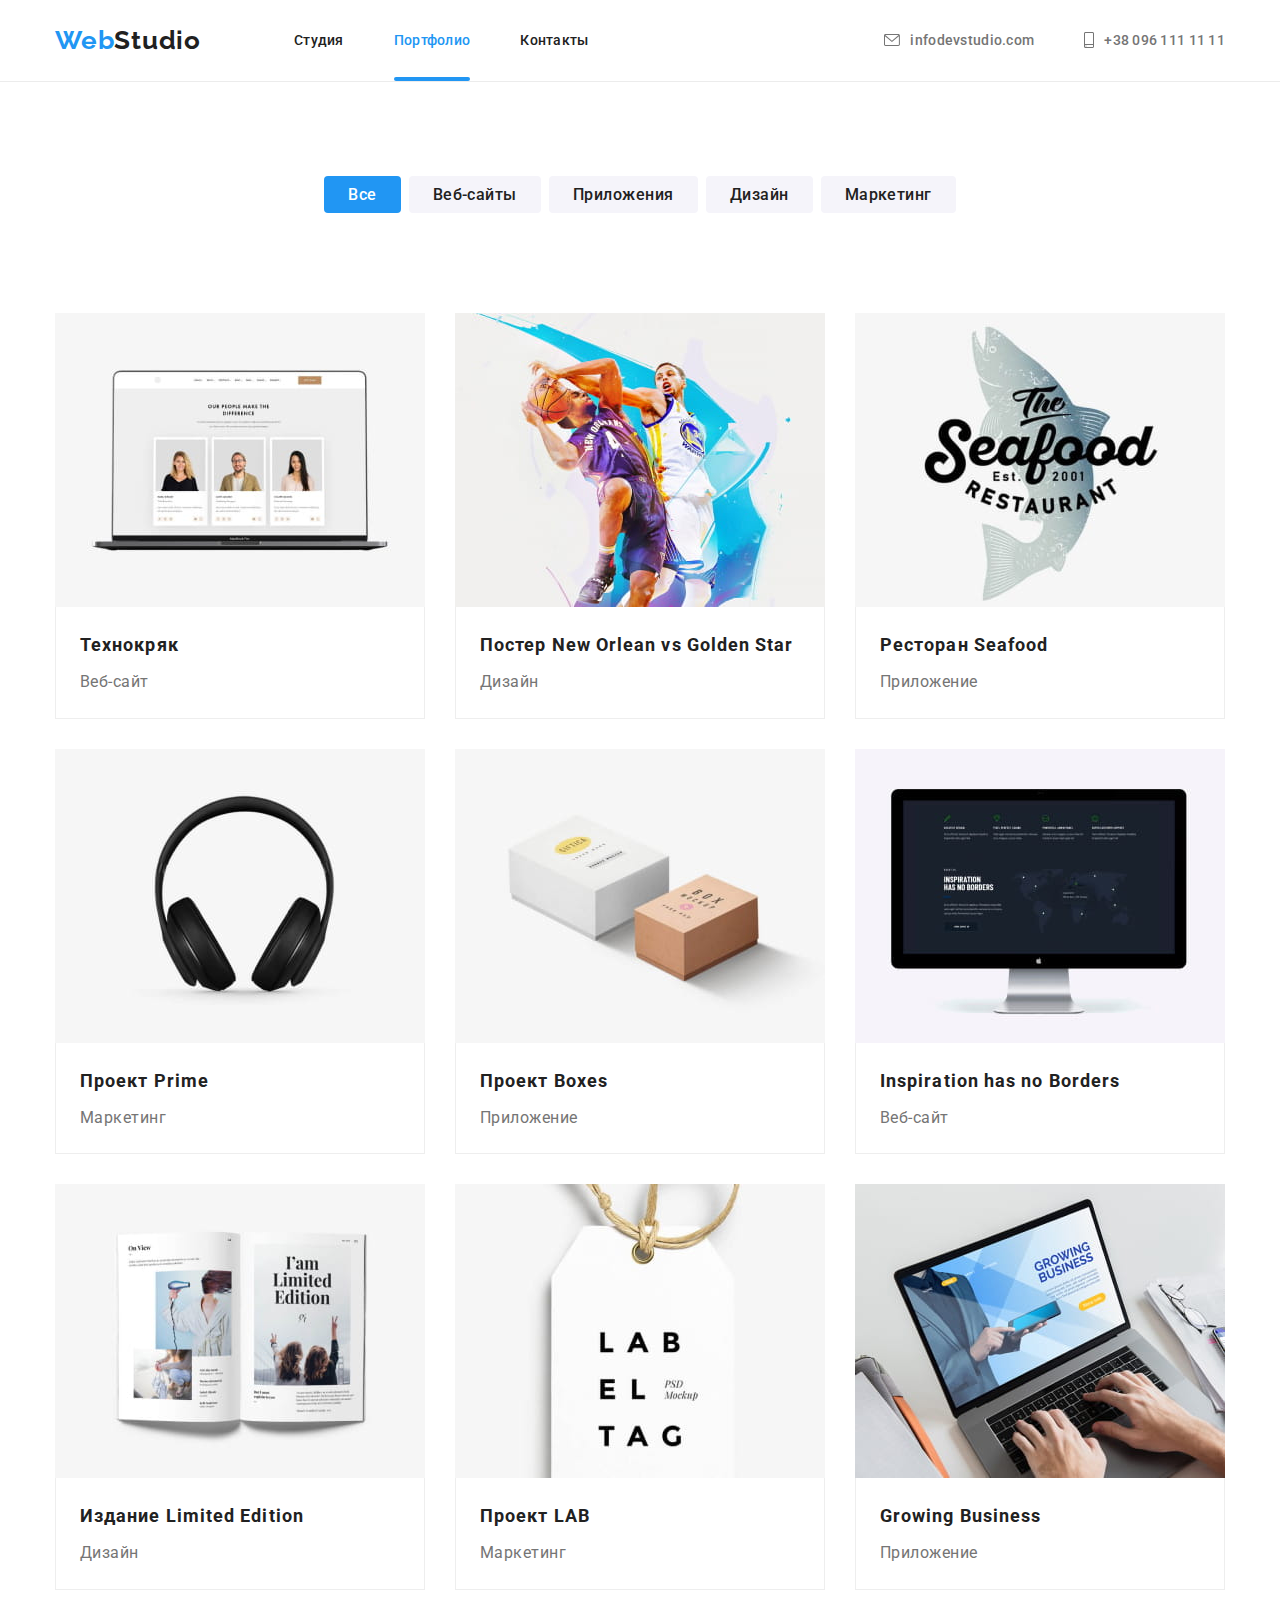
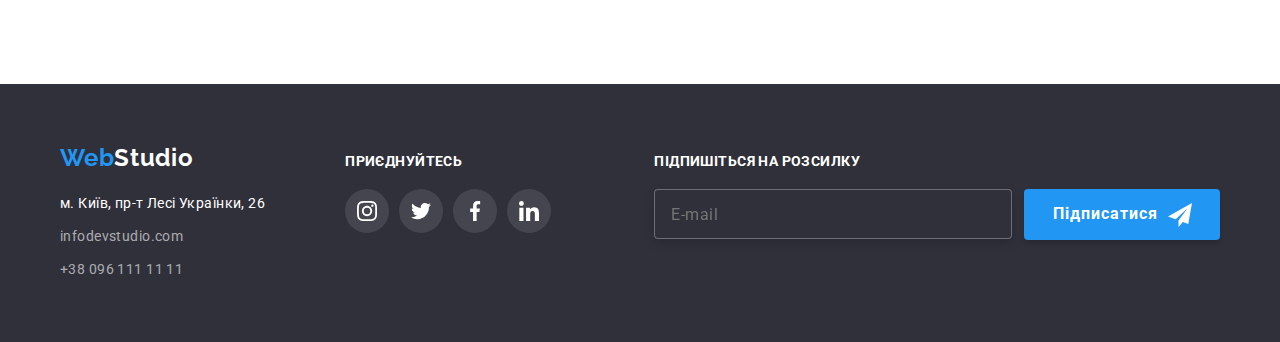
==== commit 27d812cf: "hw_8_2" ====
--- a/portfolio.html
+++ b/portfolio.html
@@ -18,7 +18,7 @@
   <body>
     <header class="header">
       <div class="container heder__container">
-        <a href="#" class="header__logo">Web<span class="header__logo--color">Studio</span></a>
+        <a href="#" class="header__logo">Web<span class="header__color">Studio</span></a>
 
         <nav class="menu">
           <ul class="menu__list">
@@ -70,17 +70,17 @@
               <div class="overlay">
                 <picture>
                   <source
-                    srcset="images/people.jpg 1x, images/people_2x 2x.jpg"
+                    srcset="images/people.jpg 1x, images/people_2x.jpg 2x"
                     type="image/jpg"
                     media="(min-width: 1200px)"
                   />
                   <source
-                    srcset="images/people_tablet.jpg 1x, images/people_tablet_2x 2x.jpg"
+                    srcset="images/people_tablet.jpg 1x, images/people_tablet_2x.jpg 2x"
                     type="image/jpg"
                     media="(min-width: 768px)"
                   />
                   <source
-                    srcset="images/people_mobile.jpg 1x, images/people_mobile_2x 2x.jpg"
+                    srcset="images/people_mobile.jpg 1x, images/people_mobile_2x.jpg 2x"
                     type="image/jpg"
                     media="(max-width: 767px)"
                   />
@@ -102,17 +102,17 @@
             <li class="cards__item cards__item--shedow">
               <picture>
                 <source
-                  srcset="images/sport.jpg 1x, images/sport_2x 2x.jpg"
-                  type="image/jpg"
-                  media="(min-width: 1200px)"
-                />
-                <source
-                  srcset="images/sport_tablet.jpg 1x, images/sport_tablet_2x 2x.jpg"
-                  type="image/jpg"
-                  media="(min-width: 768px)"
-                />
-                <source
-                  srcset="images/sport_mobile.jpg 1x, images/sport_mobile_2x 2x.jpg"
+                  srcset="images/sport.jpg 1x, images/sport_2x.jpg 2x"
+                  type="image/jpg"
+                  media="(min-width: 1200px)"
+                />
+                <source
+                  srcset="images/sport_tablet.jpg 1x, images/sport_tablet_2x.jpg 2x"
+                  type="image/jpg"
+                  media="(min-width: 768px)"
+                />
+                <source
+                  srcset="images/sport_mobile.jpg 1x, images/sport_mobile_2x.jpg 2x"
                   type="image/jpg"
                   media="(max-width: 767px)"
                 />
@@ -129,17 +129,17 @@
             <li class="cards__item cards__item--shedow">
               <picture>
                 <source
-                  srcset="images/seafood.jpg 1x, images/seafood_2x 2x.jpg"
-                  type="image/jpg"
-                  media="(min-width: 1200px)"
-                />
-                <source
-                  srcset="images/seafood_tablet.jpg 1x, images/seafood_tablet_2x 2x.jpg"
-                  type="image/jpg"
-                  media="(min-width: 768px)"
-                />
-                <source
-                  srcset="images/seafood_mobile.jpg 1x, images/seafood_mobile_2x 2x.jpg"
+                  srcset="images/seafood.jpg 1x, images/seafood_2x.jpg 2x"
+                  type="image/jpg"
+                  media="(min-width: 1200px)"
+                />
+                <source
+                  srcset="images/seafood_tablet.jpg 1x, images/seafood_tablet_2x.jpg 2x"
+                  type="image/jpg"
+                  media="(min-width: 768px)"
+                />
+                <source
+                  srcset="images/seafood_mobile.jpg 1x, images/seafood_mobile_2x.jpg 2x"
                   type="image/jpg"
                   media="(max-width: 767px)"
                 />
@@ -154,17 +154,17 @@
             <li class="cards__item cards__item--shedow">
               <picture>
                 <source
-                  srcset="images/nausnik.jpg 1x, images/nausnik_2x 2x.jpg"
-                  type="image/jpg"
-                  media="(min-width: 1200px)"
-                />
-                <source
-                  srcset="images/nausnik_tablet.jpg 1x, images/nausnik_tablet_2x 2x.jpg"
-                  type="image/jpg"
-                  media="(min-width: 768px)"
-                />
-                <source
-                  srcset="images/nausnik_mobile.jpg 1x, images/nausnik_mobile_2x 2x.jpg"
+                  srcset="images/nausnik.jpg 1x, images/nausnik_2x.jpg 2x"
+                  type="image/jpg"
+                  media="(min-width: 1200px)"
+                />
+                <source
+                  srcset="images/nausnik_tablet.jpg 1x, images/nausnik_tablet_2x.jpg 2x"
+                  type="image/jpg"
+                  media="(min-width: 768px)"
+                />
+                <source
+                  srcset="images/nausnik_mobile.jpg 1x, images/nausnik_mobile_2x.jpg 2x"
                   type="image/jpg"
                   media="(max-width: 767px)"
                 />
@@ -179,17 +179,17 @@
             <li class="cards__item cards__item--shedow">
               <picture>
                 <source
-                  srcset="images/boxes.jpg 1x, images/boxes_2x 2x.jpg"
-                  type="image/jpg"
-                  media="(min-width: 1200px)"
-                />
-                <source
-                  srcset="images/boxes_tablet.jpg 1x, images/boxes_tablet_2x 2x.jpg"
-                  type="image/jpg"
-                  media="(min-width: 768px)"
-                />
-                <source
-                  srcset="images/boxes_mobile.jpg 1x, images/boxes_mobile_2x 2x.jpg"
+                  srcset="images/boxes.jpg 1x, images/boxes_2x.jpg 2x"
+                  type="image/jpg"
+                  media="(min-width: 1200px)"
+                />
+                <source
+                  srcset="images/boxes_tablet.jpg 1x, images/boxes_tablet_2x.jpg 2x"
+                  type="image/jpg"
+                  media="(min-width: 768px)"
+                />
+                <source
+                  srcset="images/boxes_mobile.jpg 1x, images/boxes_mobile_2x.jpg 2x"
                   type="image/jpg"
                   media="(max-width: 767px)"
                 />
@@ -204,17 +204,17 @@
             <li class="cards__item cards__item--shedow">
               <picture>
                 <source
-                  srcset="images/display.jpg 1x, images/display_2x 2x.jpg"
-                  type="image/jpg"
-                  media="(min-width: 1200px)"
-                />
-                <source
-                  srcset="images/display_tablet.jpg 1x, images/display_tablet_2x 2x.jpg"
-                  type="image/jpg"
-                  media="(min-width: 768px)"
-                />
-                <source
-                  srcset="images/display_mobile.jpg 1x, images/display_mobile_2x 2x.jpg"
+                  srcset="images/display.jpg 1x, images/display_2x.jpg 2x"
+                  type="image/jpg"
+                  media="(min-width: 1200px)"
+                />
+                <source
+                  srcset="images/display_tablet.jpg 1x, images/display_tablet_2x.jpg 2x"
+                  type="image/jpg"
+                  media="(min-width: 768px)"
+                />
+                <source
+                  srcset="images/display_mobile.jpg 1x, images/display_mobile_2x.jpg 2x"
                   type="image/jpg"
                   media="(max-width: 767px)"
                 />
@@ -229,17 +229,17 @@
             <li class="cards__item cards__item--shedow">
               <picture>
                 <source
-                  srcset="images/book.jpg 1x, images/book_2x 2x.jpg"
-                  type="image/jpg"
-                  media="(min-width: 1200px)"
-                />
-                <source
-                  srcset="images/book_tablet.jpg 1x, images/book_tablet_2x 2x.jpg"
-                  type="image/jpg"
-                  media="(min-width: 768px)"
-                />
-                <source
-                  srcset="images/book_mobile.jpg 1x, images/book_mobile_2x 2x.jpg"
+                  srcset="images/book.jpg 1x, images/book_2x.jpg 2x"
+                  type="image/jpg"
+                  media="(min-width: 1200px)"
+                />
+                <source
+                  srcset="images/book_tablet.jpg 1x, images/book_tablet_2x.jpg 2x"
+                  type="image/jpg"
+                  media="(min-width: 768px)"
+                />
+                <source
+                  srcset="images/book_mobile.jpg 1x, images/book_mobile_2x.jpg 2x"
                   type="image/jpg"
                   media="(max-width: 767px)"
                 />
@@ -254,17 +254,17 @@
             <li class="cards__item cards__item--shedow">
               <picture>
                 <source
-                  srcset="images/sheet.jpg 1x, images/sheet_2x 2x.jpg"
-                  type="image/jpg"
-                  media="(min-width: 1200px)"
-                />
-                <source
-                  srcset="images/sheet_tablet.jpg 1x, images/sheet_tablet_2x 2x.jpg"
-                  type="image/jpg"
-                  media="(min-width: 768px)"
-                />
-                <source
-                  srcset="images/sheet_mobile.jpg 1x, images/sheet_mobile_2x 2x.jpg"
+                  srcset="images/sheet.jpg 1x, images/sheet_2x.jpg 2x"
+                  type="image/jpg"
+                  media="(min-width: 1200px)"
+                />
+                <source
+                  srcset="images/sheet_tablet.jpg 1x, images/sheet_tablet_2x.jpg 2x"
+                  type="image/jpg"
+                  media="(min-width: 768px)"
+                />
+                <source
+                  srcset="images/sheet_mobile.jpg 1x, images/sheet_mobile_2x.jpg 2x"
                   type="image/jpg"
                   media="(max-width: 767px)"
                 />
@@ -279,17 +279,17 @@
             <li class="cards__item cards__item--shedow">
               <picture>
                 <source
-                  srcset="images/notebook.jpg 1x, images/notebook_2x 2x.jpg"
-                  type="image/jpg"
-                  media="(min-width: 1200px)"
-                />
-                <source
-                  srcset="images/notebook_tablet.jpg 1x, images/notebook_tablet_2x 2x.jpg"
-                  type="image/jpg"
-                  media="(min-width: 768px)"
-                />
-                <source
-                  srcset="images/notebook_mobile.jpg 1x, images/notebook_mobile_2x 2x.jpg"
+                  srcset="images/notebook.jpg 1x, images/notebook_2x.jpg 2x"
+                  type="image/jpg"
+                  media="(min-width: 1200px)"
+                />
+                <source
+                  srcset="images/notebook_tablet.jpg 1x, images/notebook_tablet_2x.jpg 2x"
+                  type="image/jpg"
+                  media="(min-width: 768px)"
+                />
+                <source
+                  srcset="images/notebook_mobile.jpg 1x, images/notebook_mobile_2x.jpg 2x"
                   type="image/jpg"
                   media="(max-width: 767px)"
                 />
--- a/css/main.min.css
+++ b/css/main.min.css
@@ -1 +1 @@
-h1,h2,h3,h4,h5,h6,p{margin:0}:root{--brend-color: #2196F3;--white: #fff;--hero-background: #C4C4C4;--main-text-color: #212121;--second-text-color: #757575;--color-text-footer: rgba(255, 255, 255, 0.6);--footer-color: #2F303A;--second-background: #F5F4FA;--header-bottom-line: #ececec;--cards-border: #EEEEEE;--icon-color: #AFB1B8}html{-webkit-box-sizing:border-box;box-sizing:border-box}body{font-family:Roboto,sans-serif;color:var(--main-text-color)}.container{min-width:320px;padding-left:15px;padding-right:15px;margin-left:auto;margin-right:auto}@media screen and (min-width: 480px){.container{width:480px}}@media screen and (min-width: 768px){.container{width:768px}}@media screen and (min-width: 1200px){.container{width:1200px}}.section{padding-top:60px;padding-bottom:60px}@media screen and (min-width: 1200px){.section{padding-top:94px;padding-bottom:94px}}img{display:block;width:100%;height:auto}ul{list-style:none;padding:0;margin:0}.visually-hidden,.policy__checkbox{border:0;clip:rect(0 0 0 0);-webkit-clip-path:polygon(0px 0px, 0px 0px, 0px 0px);clip-path:polygon(0px 0px, 0px 0px, 0px 0px);height:1px;margin:-1px;overflow:hidden;padding:0;position:absolute;width:1px;white-space:nowrap}.heder__container{display:-webkit-box;display:-ms-flexbox;display:flex;-webkit-box-align:center;-ms-flex-align:center;align-items:center}.header__logo{font-family:"Raleway";font-weight:700;font-size:24px;line-height:1.2;letter-spacing:.03em;color:var(--brend-color);text-decoration:none;margin-right:87px}@media(min-width: 1200px){.header__logo{font-size:26px;margin-right:93px}}.header__color{color:var(--main-text-color)}.menu__list{display:-webkit-box;display:-ms-flexbox;display:flex;gap:50px}.menu__item{position:relative;display:block;font-weight:500;font-size:14px;line-height:1.2;letter-spacing:.02em;text-decoration:none;color:var(--main-text-color);padding:32px 0;-webkit-transition:color 250ms cubic-bezier(0.4, 0, 0.2, 1);transition:color 250ms cubic-bezier(0.4, 0, 0.2, 1)}.menu__item:hover,.menu__item:focus{color:var(--brend-color)}.menu__item--current{color:var(--brend-color)}.menu__item--current::after{content:"";position:absolute;left:0;bottom:0;display:block;width:100%;height:4px;background-color:var(--brend-color);border-radius:2px}.header__auth{display:-webkit-box;display:-ms-flexbox;display:flex;margin-left:auto;gap:50px}@media(min-width: 768px)and (max-width: 1200px){.header__auth{gap:8px;-webkit-box-orient:vertical;-webkit-box-direction:normal;-ms-flex-direction:column;flex-direction:column}}.header__auth-link{display:-webkit-box;display:-ms-flexbox;display:flex;-webkit-box-align:center;-ms-flex-align:center;align-items:center;padding:31px 0;gap:10px;font-weight:500;font-size:14px;line-height:1.2;letter-spacing:.02em;text-decoration:none;color:var(--second-text-color);-webkit-transition:color 250ms cubic-bezier(0.4, 0, 0.2, 1);transition:color 250ms cubic-bezier(0.4, 0, 0.2, 1)}@media(min-width: 768px)and (max-width: 1200px){.header__auth-link{padding:0%}}.header__auth-link:hover,.header__auth-link:focus{color:var(--brend-color)}.header__icon-color{fill:currentColor}.header{border-bottom:1px solid var(--header-bottom-line)}.descktop-menu{display:none}@media(min-width: 768px){.descktop-menu{display:-webkit-box;display:-ms-flexbox;display:flex}}@media(min-width: 768px){.mobile-menu{display:none}}.footer__style{padding:60px 0;background-color:var(--footer-color)}.footer__items{text-align:center}@media(min-width: 768px){.footer__items{display:-webkit-box;display:-ms-flexbox;display:flex;-ms-flex-wrap:wrap;flex-wrap:wrap;-ms-flex-pack:distribute;justify-content:space-around;-webkit-box-align:baseline;-ms-flex-align:baseline;align-items:baseline}}@media(min-width: 1200px){.footer__items{-ms-flex-wrap:nowrap;flex-wrap:nowrap;text-align:start}}.footer__logo{font-family:"Raleway";font-weight:700;font-size:24px;line-height:1.2;letter-spacing:.03em;color:var(--brend-color);text-decoration:none}.footer__logo--color{color:var(--white)}.footer__contact{margin-bottom:60px}@media(min-width: 1200px){.footer__contact{margin-bottom:0;margin-right:70px}}.footer__adress{display:block;margin-top:20px;font-size:14px;line-height:1.7;letter-spacing:.03em;color:var(--white);font-style:normal}.footer__auth{font-size:14px;line-height:1.7;letter-spacing:.03em;color:var(--color-text-footer);text-decoration:none}.footer__auth:hover,.footer__auth:focus{color:var(--brend-color)}.footer__mail--margin{margin:9px 0}.footer__social{margin-bottom:60px}@media(min-width: 1200px){.footer__social{margin-bottom:0;margin-right:93px}}.footer__cta{font-size:14px;line-height:1.2;letter-spacing:.03em;text-transform:uppercase;color:var(--white);margin-bottom:20px}.footer__social-list{display:-webkit-box;display:-ms-flexbox;display:flex;-webkit-box-pack:center;-ms-flex-pack:center;justify-content:center;-webkit-box-align:center;-ms-flex-align:center;align-items:center;margin-top:20px;gap:10px}.footer__social-icon{display:-webkit-box;display:-ms-flexbox;display:flex;-webkit-box-pack:center;-ms-flex-pack:center;justify-content:center;-webkit-box-align:center;-ms-flex-align:center;align-items:center;width:44px;height:44px;border-radius:50%;background:rgba(255,255,255,.1);-webkit-transition:background-color 250ms cubic-bezier(0.4, 0, 0.2, 1);transition:background-color 250ms cubic-bezier(0.4, 0, 0.2, 1)}.footer__social-icon--color{fill:var(--white)}.footer__social-icon:hover{background-color:var(--brend-color)}.footer__subscribe-form{display:-webkit-box;display:-ms-flexbox;display:flex;-webkit-box-orient:vertical;-webkit-box-direction:normal;-ms-flex-direction:column;flex-direction:column}.footer__subscribe-title{font-size:14px;line-height:1.2;letter-spacing:.03em;text-transform:uppercase;color:var(--white);margin-bottom:20px}.footer__subscribe{display:-webkit-box;display:-ms-flexbox;display:flex}@media(max-width: 1200px){.footer__subscribe{display:block}}.footer__subscribe-input{max-width:450px;width:100%;margin-bottom:20px;height:50px;border:1px solid rgba(255,255,255,.3);-webkit-filter:drop-shadow(0px 4px 4px rgba(0, 0, 0, 0.15));filter:drop-shadow(0px 4px 4px rgba(0, 0, 0, 0.15));border-radius:4px;background-color:var(--footer-color);padding-left:16px;font-size:16px;line-height:20px;letter-spacing:.03em;color:var(--color-text-footer);outline:none}@media(min-width: 1200px){.footer__subscribe-input{width:358px;margin-right:12px;margin-bottom:0}}.footer__subscribe-button{display:-webkit-inline-box;display:-ms-inline-flexbox;display:inline-flex;-webkit-box-align:center;-ms-flex-align:center;align-items:center;background-color:var(--brend-color);-webkit-box-shadow:0px 4px 4px rgba(0,0,0,.15);box-shadow:0px 4px 4px rgba(0,0,0,.15);border:none;border-radius:4px;padding:10px 28px 10px 29px;font-weight:700;line-height:1.9;letter-spacing:.06em;color:var(--white)}.footer__subscribe-icon{margin-left:10px}.hero{background-image:-webkit-gradient(linear, left top, right top, from(rgba(47, 48, 58, 0.4)), to(rgba(47, 48, 58, 0.4))),url(/images/hero-mobile_480.jpg);background-image:linear-gradient(to right, rgba(47, 48, 58, 0.4), rgba(47, 48, 58, 0.4)),url(/images/hero-mobile_480.jpg);max-width:1600px;min-height:400px;padding:118px 0;margin:0 auto;background-size:cover;background-position:center}@media(min-device-pixel-ratio: 2),(-webkit-min-device-pixel-ratio: 2),(min-resolution: 2dppx),(min-resolution: 192dpi){.hero{background-image:-webkit-gradient(linear, left top, right top, from(rgba(47, 48, 58, 0.4)), to(rgba(47, 48, 58, 0.4))),url(/images/hero-mobile_480_2x.jpg);background-image:linear-gradient(to right, rgba(47, 48, 58, 0.4), rgba(47, 48, 58, 0.4)),url(/images/hero-mobile_480_2x.jpg)}}@media(min-width: 768px){.hero{background-image:-webkit-gradient(linear, left top, right top, from(rgba(47, 48, 58, 0.4)), to(rgba(47, 48, 58, 0.4))),url(/images/hero-tablet_768.jpg);background-image:linear-gradient(to right, rgba(47, 48, 58, 0.4), rgba(47, 48, 58, 0.4)),url(/images/hero-tablet_768.jpg)}}@media(min-width: 768px)and (min-device-pixel-ratio: 2),(min-width: 768px)and (-webkit-min-device-pixel-ratio: 2),(min-width: 768px)and (min-resolution: 2dppx),(min-width: 768px)and (min-resolution: 192dpi){.hero{background-image:-webkit-gradient(linear, left top, right top, from(rgba(47, 48, 58, 0.4)), to(rgba(47, 48, 58, 0.4))),url(/images/hero-tablet_768_2x.jpg);background-image:linear-gradient(to right, rgba(47, 48, 58, 0.4), rgba(47, 48, 58, 0.4)),url(/images/hero-tablet_768_2x.jpg)}}@media screen and (min-width: 1200px){.hero{background-image:-webkit-gradient(linear, left top, right top, from(rgba(47, 48, 58, 0.4)), to(rgba(47, 48, 58, 0.4))),url(/images/hero.jpg);background-image:linear-gradient(to right, rgba(47, 48, 58, 0.4), rgba(47, 48, 58, 0.4)),url(/images/hero.jpg)}}@media screen and (min-width: 1200px)and (min-device-pixel-ratio: 2),screen and (min-width: 1200px)and (-webkit-min-device-pixel-ratio: 2),screen and (min-width: 1200px)and (min-resolution: 2dppx),screen and (min-width: 1200px)and (min-resolution: 192dpi){.hero{background-image:-webkit-gradient(linear, left top, right top, from(rgba(47, 48, 58, 0.4)), to(rgba(47, 48, 58, 0.4))),url(/images/hero_2x.jpg);background-image:linear-gradient(to right, rgba(47, 48, 58, 0.4), rgba(47, 48, 58, 0.4)),url(/images/hero_2x.jpg)}}.hero__text{font-weight:900;font-size:26px;line-height:1.6;letter-spacing:.06em;text-transform:uppercase;color:var(--white);text-align:center;margin-bottom:30px}@media screen and (min-width: 1200px){.hero__text{font-size:44px;line-height:1.4}}.hero__button{display:block;margin:0 auto;padding:10px 32px;font-family:inherit;background-color:var(--brend-color);font-weight:700;font-size:16px;line-height:1.9;letter-spacing:.06em;color:var(--white);cursor:pointer;border:none;border-radius:4px}.advanteges__list{display:-webkit-box;display:-ms-flexbox;display:flex;-ms-flex-wrap:wrap;flex-wrap:wrap;-webkit-box-pack:center;-ms-flex-pack:center;justify-content:center;margin-top:0;margin-bottom:0;gap:30px}.advanteges__item{width:450px}@media(min-width: 768px){.advanteges__item{width:354px}}@media(min-width: 1200px){.advanteges__item{width:270px}}.advanteges__icon{display:-webkit-box;display:-ms-flexbox;display:flex;height:120px;-webkit-box-align:center;-ms-flex-align:center;align-items:center;-webkit-box-pack:center;-ms-flex-pack:center;justify-content:center;background-color:var(--second-background);margin-bottom:30px;border-radius:4px}.advanteges__title{font-weight:700;font-size:14px;line-height:1.2;letter-spacing:.03em;text-transform:uppercase;color:var(--main-text-color);margin-bottom:10px}@media(max-width: 767px){.advanteges__title{text-align:center}}.advanteges__text{font-size:14px;line-height:1.7;letter-spacing:.03em;color:var(--second-text-color)}.work{padding-top:0}@media(max-width: 1200px){.work{display:none}}.work__title{margin-bottom:50px;font-weight:700;font-size:36px;line-height:1.2;letter-spacing:.03em;color:var(--main-text-color);text-align:center}.work__list{display:-webkit-box;display:-ms-flexbox;display:flex;gap:30px}.work__thumb{position:relative}.work__describe{position:absolute;bottom:0;width:100%;height:70px;background:rgba(47,48,58,.8);text-transform:uppercase;padding:27px 82px;font-size:14px;line-height:1.2;letter-spacing:.03em;color:var(--white)}.bgc{background-color:var(--second-background)}.team__title{margin-bottom:50px;font-weight:700;font-size:28px;line-height:1.2;letter-spacing:.03em;color:var(--main-text-color);text-align:center}@media(min-width: 1199px){.team__title{font-size:36px}}.team__list{gap:30px}@media(min-width: 767px){.team__list{display:-webkit-box;display:-ms-flexbox;display:flex;-ms-flex-wrap:wrap;flex-wrap:wrap;-webkit-box-pack:center;-ms-flex-pack:center;justify-content:center}}.team__list-item{background-color:var(--white);-webkit-box-shadow:0px 1px 3px rgba(0,0,0,.12),0px 1px 1px rgba(0,0,0,.14),0px 2px 1px rgba(0,0,0,.2);box-shadow:0px 1px 3px rgba(0,0,0,.12),0px 1px 1px rgba(0,0,0,.14),0px 2px 1px rgba(0,0,0,.2);border-radius:0px 0px 4px 4px;max-width:450px}@media(min-width: 767px)and (max-width: 1199px){.team__list-item{max-width:354px}}@media(min-width: 1200px){.team__list-item{max-width:270px}}.team__wrapper{padding:30px 0 16px 0}.team__name{font-weight:500;font-size:16px;line-height:1.2;letter-spacing:.03em;color:var(--main-text-color);text-align:center}.team__position{font-size:16px;line-height:1.2;letter-spacing:.03em;color:var(--second-text-color);text-align:center;margin-top:10px}.team__social-list{display:-webkit-box;display:-ms-flexbox;display:flex;-webkit-box-pack:center;-ms-flex-pack:center;justify-content:center;-webkit-box-align:center;-ms-flex-align:center;align-items:center;gap:10px;margin-bottom:30px}@media(max-width: 767px){.team__social-list{padding:16px 0 24px 0}}.team__social-item{display:-webkit-box;display:-ms-flexbox;display:flex;-webkit-box-pack:center;-ms-flex-pack:center;justify-content:center;-webkit-box-align:center;-ms-flex-align:center;align-items:center;width:44px;height:44px;border-radius:50%;-webkit-transition:background-color 250ms cubic-bezier(0.4, 0, 0.2, 1);transition:background-color 250ms cubic-bezier(0.4, 0, 0.2, 1)}.team__social-item:hover{background-color:var(--brend-color)}.team__social-item:hover .team__icon{fill:var(--white)}.team__icon{fill:var(--icon-color);-webkit-transition:fill 250ms cubic-bezier(0.4, 0, 0.2, 1);transition:fill 250ms cubic-bezier(0.4, 0, 0.2, 1)}.clients__title{margin-bottom:50px;font-weight:700;font-size:28px;line-height:1.2;letter-spacing:.03em;color:var(--main-text-color);text-align:center}@media(min-width: 1200px){.clients__title{font-size:36px}}.clients__list{display:-webkit-box;display:-ms-flexbox;display:flex;-ms-flex-wrap:wrap;flex-wrap:wrap;-webkit-box-pack:center;-ms-flex-pack:center;justify-content:center;-webkit-box-align:center;-ms-flex-align:center;align-items:center;gap:30px}.clients__item{display:-webkit-box;display:-ms-flexbox;display:flex;-ms-flex-wrap:wrap;flex-wrap:wrap;width:210px;height:92px;-webkit-box-pack:center;-ms-flex-pack:center;justify-content:center;-webkit-box-align:center;-ms-flex-align:center;align-items:center;border:1px solid var(--icon-color);border-radius:4px;-webkit-transition:border 250ms cubic-bezier(0.4, 0, 0.2, 1);transition:border 250ms cubic-bezier(0.4, 0, 0.2, 1)}@media(min-width: 768px){.clients__item{width:226px}}@media(min-width: 1200px){.clients__item{width:170px}}.clients__item:hover{border-color:var(--brend-color);cursor:pointer}.clients__item:hover .clients__icon{fill:var(--brend-color)}.clients__icon{fill:var(--icon-color);-webkit-transition:fill 250ms cubic-bezier(0.4, 0, 0.2, 1);transition:fill 250ms cubic-bezier(0.4, 0, 0.2, 1)}.backdrop{position:fixed;width:100%;height:100%;left:0px;top:0px;background:rgba(0,0,0,.2);opacity:1;-webkit-transition:opaciti 250ms cubic-bezier(0.4, 0, 0.2, 1);transition:opaciti 250ms cubic-bezier(0.4, 0, 0.2, 1);overflow:scroll}.backdrop.is-hidden{opacity:.5;pointer-events:none;visibility:hidden}.modal{position:absolute;left:50%;top:50%;-webkit-transform:translate(-50%, -50%);transform:translate(-50%, -50%);width:450px;padding:40px;background:var(--white);-webkit-box-shadow:0px 1px 3px rgba(0,0,0,.12),0px 1px 1px rgba(0,0,0,.14),0px 2px 1px rgba(0,0,0,.2);box-shadow:0px 1px 3px rgba(0,0,0,.12),0px 1px 1px rgba(0,0,0,.14),0px 2px 1px rgba(0,0,0,.2);border-radius:4px}@media(min-width: 768px){.modal{width:528px}}.modal__close-button{position:absolute;cursor:pointer;top:8px;right:8px;border-radius:50%;width:30px;height:30px;background:var(--white);border:1px solid rgba(0,0,0,.1)}.modal__close-button:hover .modal__close-icon{fill:var(--brend-color)}.modal__title{display:block;font-size:20px;line-height:1.5;text-align:center;letter-spacing:.03em;margin-bottom:12px}@media(min-width: 1200px){.modal__title{line-height:1.2}}.modal__group{margin-bottom:20px}.modal__label{display:-webkit-box;display:-ms-flexbox;display:flex;-webkit-box-orient:vertical;-webkit-box-direction:normal;-ms-flex-direction:column;flex-direction:column;margin-bottom:10px;font-size:12px;line-height:1.2;letter-spacing:.01em;color:var(--second-text-color)}.modal__input-field{position:relative;margin-top:4px}.modal__input{width:100%;height:40px;border:1px solid rgba(33,33,33,.2);border-radius:4px;padding:11px 0 11px 35px;outline:none;cursor:pointer}.modal__input:focus-within{border:1px solid var(--brend-color);-webkit-transition:border 250ms cubic-bezier(0.4, 0, 0.2, 1);transition:border 250ms cubic-bezier(0.4, 0, 0.2, 1)}.modal__icon{position:absolute;top:50%;left:12px;-webkit-transform:translateY(-50%);transform:translateY(-50%)}.modal__label:focus-within .modal__icon{fill:var(--brend-color);-webkit-transition:fill 250ms cubic-bezier(0.4, 0, 0.2, 1);transition:fill 250ms cubic-bezier(0.4, 0, 0.2, 1)}.feedback{display:-webkit-box;display:-ms-flexbox;display:flex;-webkit-box-orient:vertical;-webkit-box-direction:normal;-ms-flex-direction:column;flex-direction:column;font-size:12px;line-height:1.2;letter-spacing:.01em;color:var(--second-text-color)}.feedback__input{margin-top:4px;border:1px solid rgba(33,33,33,.2);border-radius:4px;padding:12px 16px;outline:none;resize:none}.policy{display:-webkit-box;display:-ms-flexbox;display:flex;-webkit-box-pack:center;-ms-flex-pack:center;justify-content:center;-webkit-box-align:center;-ms-flex-align:center;align-items:center;font-size:12px;line-height:1.2;letter-spacing:.03em;color:var(--second-text-color);margin-bottom:30px;cursor:pointer}@media(min-width: 1200px){.policy{font-size:14px;line-height:1.7}}.policy__check-icon{position:absolute;left:35px}@media(min-width: 768px){.policy__check-icon{left:70px}}@media(min-width: 1200px){.policy__check-icon{left:52px}}.policy__check-icon--on{opacity:0}.policy__checkbox:checked+.policy__check-icon .policy__check-icon--on{opacity:1;z-index:1}.policy__check-link{font-size:14px;line-height:1.2;letter-spacing:.03em;-webkit-text-decoration-line:underline;text-decoration-line:underline;color:var(--brend-color);opacity:.5}.button-submit{display:block;margin:0 auto;background:var(--brend-color);-webkit-box-shadow:0px 4px 4px rgba(0,0,0,.15);box-shadow:0px 4px 4px rgba(0,0,0,.15);border-radius:4px;width:200px;height:50px;border:none;font-weight:700;font-size:16px;line-height:2;letter-spacing:.06em;color:var(--white)}.filter{display:-webkit-box;display:-ms-flexbox;display:flex;-webkit-box-pack:center;-ms-flex-pack:center;justify-content:center;gap:8px;margin-bottom:15px}@media(max-width: 768px){.filter{-ms-flex-wrap:wrap;flex-wrap:wrap;-webkit-box-pack:start;-ms-flex-pack:start;justify-content:flex-start}}@media(min-width: 768px){.filter{margin-bottom:30px}}@media(min-width: 1200px){.filter{margin-bottom:50px}}.filter__button{border:none;border-radius:4px;padding:6px 24px;font-family:inherit;font-weight:500;font-size:16px;line-height:1.6;letter-spacing:.03em;color:var(--main-text-color);background-color:var(--second-background);cursor:pointer;-webkit-transition:background-color 250ms cubic-bezier(0.4, 0, 0.2, 1),color 250ms cubic-bezier(0.4, 0, 0.2, 1);transition:background-color 250ms cubic-bezier(0.4, 0, 0.2, 1),color 250ms cubic-bezier(0.4, 0, 0.2, 1)}.filter__button.filter:hover,.filter__button.filter:focus{background-color:var(--brend-color);color:var(--white);-webkit-box-shadow:0px 3px 1px rgba(0,0,0,.1),0px 1px 2px rgba(0,0,0,.08),0px 2px 2px rgba(0,0,0,.12);box-shadow:0px 3px 1px rgba(0,0,0,.1),0px 1px 2px rgba(0,0,0,.08),0px 2px 2px rgba(0,0,0,.12)}.filter__button--active{background-color:var(--brend-color);color:var(--white)}.cards{display:-webkit-box;display:-ms-flexbox;display:flex;-ms-flex-wrap:wrap;flex-wrap:wrap;gap:30px}.cards__item{max-width:450px}@media(min-width: 768px){.cards__item{max-width:354px}}@media(min-width: 1200px){.cards__item{max-width:370px}}.cards__text--wrap{padding:20px 24px;border:1px solid var(--cards-border);border-top:none}.cards__item--shedow{-webkit-transition:-webkit-box-shadow 250ms cubic-bezier(0.4, 0, 0.2, 1);transition:-webkit-box-shadow 250ms cubic-bezier(0.4, 0, 0.2, 1);transition:box-shadow 250ms cubic-bezier(0.4, 0, 0.2, 1);transition:box-shadow 250ms cubic-bezier(0.4, 0, 0.2, 1), -webkit-box-shadow 250ms cubic-bezier(0.4, 0, 0.2, 1)}.cards__item--shedow:hover{-webkit-box-shadow:0px 1px 1px rgba(0,0,0,.12),0px 4px 4px rgba(0,0,0,.06),1px 4px 6px rgba(0,0,0,.16);box-shadow:0px 1px 1px rgba(0,0,0,.12),0px 4px 4px rgba(0,0,0,.06),1px 4px 6px rgba(0,0,0,.16)}.cards__title{font-weight:700;font-size:18px;line-height:2;letter-spacing:.06em;color:var(--main-text-color);margin-bottom:4px}.cards__filter{font-size:16px;line-height:1.9;letter-spacing:.03em;color:var(--second-text-color)}.overlay{position:relative;overflow:hidden}.overlay__text{position:absolute;width:370px;height:294px;padding:63px 24px;background:rgba(33,150,243,.9);-webkit-transform:translateY(100%);transform:translateY(100%);-webkit-transition:-webkit-transform 250ms cubic-bezier(0.4, 0, 0.2, 1);transition:-webkit-transform 250ms cubic-bezier(0.4, 0, 0.2, 1);transition:transform 250ms cubic-bezier(0.4, 0, 0.2, 1);transition:transform 250ms cubic-bezier(0.4, 0, 0.2, 1), -webkit-transform 250ms cubic-bezier(0.4, 0, 0.2, 1);font-family:"Roboto";font-style:normal;font-weight:400;font-size:18px;line-height:1.6;letter-spacing:.03em;color:var(--white)}.cards__item--shedow:hover .overlay__text{-webkit-transform:translateY(-100%);transform:translateY(-100%);-webkit-transition:-webkit-transform 250ms cubic-bezier(0.4, 0, 0.2, 1);transition:-webkit-transform 250ms cubic-bezier(0.4, 0, 0.2, 1);transition:transform 250ms cubic-bezier(0.4, 0, 0.2, 1);transition:transform 250ms cubic-bezier(0.4, 0, 0.2, 1), -webkit-transform 250ms cubic-bezier(0.4, 0, 0.2, 1)}/*# sourceMappingURL=main.min.css.map */+h1,h2,h3,h4,h5,h6,p{margin:0}:root{--brend-color: #2196F3;--white: #fff;--hero-background: #C4C4C4;--main-text-color: #212121;--second-text-color: #757575;--color-text-footer: rgba(255, 255, 255, 0.6);--footer-color: #2F303A;--second-background: #F5F4FA;--header-bottom-line: #ececec;--cards-border: #EEEEEE;--icon-color: #AFB1B8}html{-webkit-box-sizing:border-box;box-sizing:border-box}body{font-family:Roboto,sans-serif;color:var(--main-text-color)}.container{min-width:320px;padding-left:15px;padding-right:15px;margin-left:auto;margin-right:auto}@media screen and (min-width: 480px){.container{width:480px}}@media screen and (min-width: 768px){.container{width:768px}}@media screen and (min-width: 1200px){.container{width:1200px}}.section{padding-top:60px;padding-bottom:60px}@media screen and (min-width: 1200px){.section{padding-top:94px;padding-bottom:94px}}img{display:block;width:100%;height:auto}ul{list-style:none;padding:0;margin:0}.visually-hidden,.policy__checkbox{border:0;clip:rect(0 0 0 0);-webkit-clip-path:polygon(0px 0px, 0px 0px, 0px 0px);clip-path:polygon(0px 0px, 0px 0px, 0px 0px);height:1px;margin:-1px;overflow:hidden;padding:0;position:absolute;width:1px;white-space:nowrap}.heder__container{display:-webkit-box;display:-ms-flexbox;display:flex;-webkit-box-align:center;-ms-flex-align:center;align-items:center}.header__logo{font-family:"Raleway";font-weight:700;font-size:24px;line-height:1.2;letter-spacing:.03em;color:var(--brend-color);text-decoration:none;margin-right:87px}@media(min-width: 1200px){.header__logo{font-size:26px;margin-right:93px}}.header__color{color:var(--main-text-color)}.menu__list{display:-webkit-box;display:-ms-flexbox;display:flex;gap:50px}.menu__item{position:relative;display:block;font-weight:500;font-size:14px;line-height:1.2;letter-spacing:.02em;text-decoration:none;color:var(--main-text-color);padding:32px 0;-webkit-transition:color 250ms cubic-bezier(0.4, 0, 0.2, 1);transition:color 250ms cubic-bezier(0.4, 0, 0.2, 1)}.menu__item:hover,.menu__item:focus{color:var(--brend-color)}.menu__item--current{color:var(--brend-color)}.menu__item--current::after{content:"";position:absolute;left:0;bottom:0;display:block;width:100%;height:4px;background-color:var(--brend-color);border-radius:2px}.header__auth{display:-webkit-box;display:-ms-flexbox;display:flex;margin-left:auto;gap:50px}@media(min-width: 768px)and (max-width: 1200px){.header__auth{gap:8px;-webkit-box-orient:vertical;-webkit-box-direction:normal;-ms-flex-direction:column;flex-direction:column}}.header__auth-link{display:-webkit-box;display:-ms-flexbox;display:flex;-webkit-box-align:center;-ms-flex-align:center;align-items:center;padding:31px 0;gap:10px;font-weight:500;font-size:14px;line-height:1.2;letter-spacing:.02em;text-decoration:none;color:var(--second-text-color);-webkit-transition:color 250ms cubic-bezier(0.4, 0, 0.2, 1);transition:color 250ms cubic-bezier(0.4, 0, 0.2, 1)}@media(min-width: 768px)and (max-width: 1200px){.header__auth-link{padding:0%}}.header__auth-link:hover,.header__auth-link:focus{color:var(--brend-color)}.header__icon-color{fill:currentColor}.header{border-bottom:1px solid var(--header-bottom-line)}.descktop-menu{display:none}@media(min-width: 768px){.descktop-menu{display:-webkit-box;display:-ms-flexbox;display:flex}}@media(min-width: 768px){.mobile-menu{display:none}}.footer__style{padding:60px 0;background-color:var(--footer-color)}.footer__items{text-align:center}@media(min-width: 768px){.footer__items{display:-webkit-box;display:-ms-flexbox;display:flex;-ms-flex-wrap:wrap;flex-wrap:wrap;-ms-flex-pack:distribute;justify-content:space-around;-webkit-box-align:baseline;-ms-flex-align:baseline;align-items:baseline}}@media(min-width: 1200px){.footer__items{-ms-flex-wrap:nowrap;flex-wrap:nowrap;text-align:start}}.footer__logo{font-family:"Raleway";font-weight:700;font-size:24px;line-height:1.2;letter-spacing:.03em;color:var(--brend-color);text-decoration:none}.footer__logo--color{color:var(--white)}.footer__contact{margin-bottom:60px}@media(min-width: 1200px){.footer__contact{margin-bottom:0;margin-right:70px}}.footer__adress{display:block;margin-top:20px;font-size:14px;line-height:1.7;letter-spacing:.03em;color:var(--white);font-style:normal}.footer__auth{font-size:14px;line-height:1.7;letter-spacing:.03em;color:var(--color-text-footer);text-decoration:none}.footer__auth:hover,.footer__auth:focus{color:var(--brend-color)}.footer__mail--margin{margin:9px 0}.footer__social{margin-bottom:60px}@media(min-width: 1200px){.footer__social{margin-bottom:0;margin-right:93px}}.footer__cta{font-size:14px;line-height:1.2;letter-spacing:.03em;text-transform:uppercase;color:var(--white);margin-bottom:20px}.footer__social-list{display:-webkit-box;display:-ms-flexbox;display:flex;-webkit-box-pack:center;-ms-flex-pack:center;justify-content:center;-webkit-box-align:center;-ms-flex-align:center;align-items:center;margin-top:20px;gap:10px}.footer__social-icon{display:-webkit-box;display:-ms-flexbox;display:flex;-webkit-box-pack:center;-ms-flex-pack:center;justify-content:center;-webkit-box-align:center;-ms-flex-align:center;align-items:center;width:44px;height:44px;border-radius:50%;background:rgba(255,255,255,.1);-webkit-transition:background-color 250ms cubic-bezier(0.4, 0, 0.2, 1);transition:background-color 250ms cubic-bezier(0.4, 0, 0.2, 1)}.footer__social-icon--color{fill:var(--white)}.footer__social-icon:hover{background-color:var(--brend-color)}.footer__subscribe-form{display:-webkit-box;display:-ms-flexbox;display:flex;-webkit-box-orient:vertical;-webkit-box-direction:normal;-ms-flex-direction:column;flex-direction:column}.footer__subscribe-title{font-size:14px;line-height:1.2;letter-spacing:.03em;text-transform:uppercase;color:var(--white);margin-bottom:20px}.footer__subscribe{display:-webkit-box;display:-ms-flexbox;display:flex}@media(max-width: 1200px){.footer__subscribe{display:block}}.footer__subscribe-input{max-width:450px;width:100%;margin-bottom:20px;height:50px;border:1px solid rgba(255,255,255,.3);-webkit-filter:drop-shadow(0px 4px 4px rgba(0, 0, 0, 0.15));filter:drop-shadow(0px 4px 4px rgba(0, 0, 0, 0.15));border-radius:4px;background-color:var(--footer-color);padding-left:16px;font-size:16px;line-height:20px;letter-spacing:.03em;color:var(--color-text-footer);outline:none}@media(min-width: 1200px){.footer__subscribe-input{width:358px;margin-right:12px;margin-bottom:0}}.footer__subscribe-button{display:-webkit-inline-box;display:-ms-inline-flexbox;display:inline-flex;-webkit-box-align:center;-ms-flex-align:center;align-items:center;background-color:var(--brend-color);-webkit-box-shadow:0px 4px 4px rgba(0,0,0,.15);box-shadow:0px 4px 4px rgba(0,0,0,.15);border:none;border-radius:4px;padding:10px 28px 10px 29px;font-weight:700;line-height:1.9;letter-spacing:.06em;color:var(--white)}.footer__subscribe-icon{margin-left:10px}.hero{background-image:-webkit-gradient(linear, left top, right top, from(rgba(47, 48, 58, 0.4)), to(rgba(47, 48, 58, 0.4))),url(/images/hero-mobile_480.jpg);background-image:linear-gradient(to right, rgba(47, 48, 58, 0.4), rgba(47, 48, 58, 0.4)),url(/images/hero-mobile_480.jpg);max-width:1600px;min-height:400px;padding:118px 0;margin:0 auto;background-size:cover;background-position:center}@media(min-device-pixel-ratio: 2),(-webkit-min-device-pixel-ratio: 2),(min-resolution: 2dppx),(min-resolution: 192dpi){.hero{background-image:-webkit-gradient(linear, left top, right top, from(rgba(47, 48, 58, 0.4)), to(rgba(47, 48, 58, 0.4))),url(/images/hero-mobile_480_2x.jpg);background-image:linear-gradient(to right, rgba(47, 48, 58, 0.4), rgba(47, 48, 58, 0.4)),url(/images/hero-mobile_480_2x.jpg)}}@media(min-width: 768px){.hero{background-image:-webkit-gradient(linear, left top, right top, from(rgba(47, 48, 58, 0.4)), to(rgba(47, 48, 58, 0.4))),url(/images/hero-tablet_768.jpg);background-image:linear-gradient(to right, rgba(47, 48, 58, 0.4), rgba(47, 48, 58, 0.4)),url(/images/hero-tablet_768.jpg)}}@media(min-width: 768px)and (min-device-pixel-ratio: 2),(min-width: 768px)and (-webkit-min-device-pixel-ratio: 2),(min-width: 768px)and (min-resolution: 2dppx),(min-width: 768px)and (min-resolution: 192dpi){.hero{background-image:-webkit-gradient(linear, left top, right top, from(rgba(47, 48, 58, 0.4)), to(rgba(47, 48, 58, 0.4))),url(/images/hero-tablet_768_2x.jpg);background-image:linear-gradient(to right, rgba(47, 48, 58, 0.4), rgba(47, 48, 58, 0.4)),url(/images/hero-tablet_768_2x.jpg)}}@media screen and (min-width: 1200px){.hero{background-image:-webkit-gradient(linear, left top, right top, from(rgba(47, 48, 58, 0.4)), to(rgba(47, 48, 58, 0.4))),url(/images/hero.jpg);background-image:linear-gradient(to right, rgba(47, 48, 58, 0.4), rgba(47, 48, 58, 0.4)),url(/images/hero.jpg)}}@media screen and (min-width: 1200px)and (min-device-pixel-ratio: 2),screen and (min-width: 1200px)and (-webkit-min-device-pixel-ratio: 2),screen and (min-width: 1200px)and (min-resolution: 2dppx),screen and (min-width: 1200px)and (min-resolution: 192dpi){.hero{background-image:-webkit-gradient(linear, left top, right top, from(rgba(47, 48, 58, 0.4)), to(rgba(47, 48, 58, 0.4))),url(/images/hero_2x.jpg);background-image:linear-gradient(to right, rgba(47, 48, 58, 0.4), rgba(47, 48, 58, 0.4)),url(/images/hero_2x.jpg)}}.hero__text{font-weight:900;font-size:26px;line-height:1.6;letter-spacing:.06em;text-transform:uppercase;color:var(--white);text-align:center;margin-bottom:30px}@media screen and (min-width: 1200px){.hero__text{font-size:44px;line-height:1.4}}.hero__button{display:block;margin:0 auto;padding:10px 32px;font-family:inherit;background-color:var(--brend-color);font-weight:700;font-size:16px;line-height:1.9;letter-spacing:.06em;color:var(--white);cursor:pointer;border:none;border-radius:4px}.advanteges__list{display:-webkit-box;display:-ms-flexbox;display:flex;-ms-flex-wrap:wrap;flex-wrap:wrap;-webkit-box-pack:center;-ms-flex-pack:center;justify-content:center;margin-top:0;margin-bottom:0;gap:30px}.advanteges__item{width:450px}@media(min-width: 768px){.advanteges__item{width:354px}}@media(min-width: 1200px){.advanteges__item{width:270px}}.advanteges__icon{display:-webkit-box;display:-ms-flexbox;display:flex;height:120px;-webkit-box-align:center;-ms-flex-align:center;align-items:center;-webkit-box-pack:center;-ms-flex-pack:center;justify-content:center;background-color:var(--second-background);margin-bottom:30px;border-radius:4px}.advanteges__title{font-weight:700;font-size:14px;line-height:1.2;letter-spacing:.03em;text-transform:uppercase;color:var(--main-text-color);margin-bottom:10px}@media(max-width: 767px){.advanteges__title{text-align:center}}.advanteges__text{font-size:14px;line-height:1.7;letter-spacing:.03em;color:var(--second-text-color)}.work{padding-top:0}@media(max-width: 1200px){.work{display:none}}.work__title{margin-bottom:50px;font-weight:700;font-size:36px;line-height:1.2;letter-spacing:.03em;color:var(--main-text-color);text-align:center}.work__list{display:-webkit-box;display:-ms-flexbox;display:flex;gap:30px}.work__thumb{position:relative}.work__describe{position:absolute;bottom:0;width:100%;height:70px;background:rgba(47,48,58,.8);text-transform:uppercase;padding:27px 82px;font-size:14px;line-height:1.2;letter-spacing:.03em;color:var(--white)}.bgc{background-color:var(--second-background)}.team__title{margin-bottom:50px;font-weight:700;font-size:28px;line-height:1.2;letter-spacing:.03em;color:var(--main-text-color);text-align:center}@media(min-width: 1199px){.team__title{font-size:36px}}.team__list{gap:30px}@media(min-width: 767px){.team__list{display:-webkit-box;display:-ms-flexbox;display:flex;-ms-flex-wrap:wrap;flex-wrap:wrap;-webkit-box-pack:center;-ms-flex-pack:center;justify-content:center}}.team__list-item{background-color:var(--white);-webkit-box-shadow:0px 1px 3px rgba(0,0,0,.12),0px 1px 1px rgba(0,0,0,.14),0px 2px 1px rgba(0,0,0,.2);box-shadow:0px 1px 3px rgba(0,0,0,.12),0px 1px 1px rgba(0,0,0,.14),0px 2px 1px rgba(0,0,0,.2);border-radius:0px 0px 4px 4px;max-width:450px}@media(min-width: 767px)and (max-width: 1199px){.team__list-item{max-width:354px}}@media(min-width: 1200px){.team__list-item{max-width:270px}}.team__wrapper{padding:30px 0 16px 0}.team__name{font-weight:500;font-size:16px;line-height:1.2;letter-spacing:.03em;color:var(--main-text-color);text-align:center}.team__position{font-size:16px;line-height:1.2;letter-spacing:.03em;color:var(--second-text-color);text-align:center;margin-top:10px}.team__social-list{display:-webkit-box;display:-ms-flexbox;display:flex;-webkit-box-pack:center;-ms-flex-pack:center;justify-content:center;-webkit-box-align:center;-ms-flex-align:center;align-items:center;gap:10px;margin-bottom:30px}@media(max-width: 767px){.team__social-list{padding:16px 0 24px 0}}.team__social-item{display:-webkit-box;display:-ms-flexbox;display:flex;-webkit-box-pack:center;-ms-flex-pack:center;justify-content:center;-webkit-box-align:center;-ms-flex-align:center;align-items:center;width:44px;height:44px;border-radius:50%;-webkit-transition:background-color 250ms cubic-bezier(0.4, 0, 0.2, 1);transition:background-color 250ms cubic-bezier(0.4, 0, 0.2, 1)}.team__social-item:hover{background-color:var(--brend-color)}.team__social-item:hover .team__icon{fill:var(--white)}.team__icon{fill:var(--icon-color);-webkit-transition:fill 250ms cubic-bezier(0.4, 0, 0.2, 1);transition:fill 250ms cubic-bezier(0.4, 0, 0.2, 1)}.clients__title{margin-bottom:50px;font-weight:700;font-size:28px;line-height:1.2;letter-spacing:.03em;color:var(--main-text-color);text-align:center}@media(min-width: 1200px){.clients__title{font-size:36px}}.clients__list{display:-webkit-box;display:-ms-flexbox;display:flex;-ms-flex-wrap:wrap;flex-wrap:wrap;-webkit-box-pack:center;-ms-flex-pack:center;justify-content:center;-webkit-box-align:center;-ms-flex-align:center;align-items:center;gap:30px}.clients__item{display:-webkit-box;display:-ms-flexbox;display:flex;-ms-flex-wrap:wrap;flex-wrap:wrap;width:210px;height:92px;-webkit-box-pack:center;-ms-flex-pack:center;justify-content:center;-webkit-box-align:center;-ms-flex-align:center;align-items:center;border:1px solid var(--icon-color);border-radius:4px;-webkit-transition:border 250ms cubic-bezier(0.4, 0, 0.2, 1);transition:border 250ms cubic-bezier(0.4, 0, 0.2, 1)}@media(min-width: 768px){.clients__item{width:226px}}@media(min-width: 1200px){.clients__item{width:170px}}.clients__item:hover{border-color:var(--brend-color);cursor:pointer}.clients__item:hover .clients__icon{fill:var(--brend-color)}.clients__icon{fill:var(--icon-color);-webkit-transition:fill 250ms cubic-bezier(0.4, 0, 0.2, 1);transition:fill 250ms cubic-bezier(0.4, 0, 0.2, 1)}.backdrop{position:fixed;width:100%;height:100%;left:0px;top:0px;background:rgba(0,0,0,.2);opacity:1;-webkit-transition:opaciti 250ms cubic-bezier(0.4, 0, 0.2, 1);transition:opaciti 250ms cubic-bezier(0.4, 0, 0.2, 1);overflow:scroll}.backdrop.is-hidden{opacity:.5;pointer-events:none;visibility:hidden}.modal{position:absolute;left:50%;top:50%;-webkit-transform:translate(-50%, -50%);transform:translate(-50%, -50%);max-width:450px;padding:40px;background:var(--white);-webkit-box-shadow:0px 1px 3px rgba(0,0,0,.12),0px 1px 1px rgba(0,0,0,.14),0px 2px 1px rgba(0,0,0,.2);box-shadow:0px 1px 3px rgba(0,0,0,.12),0px 1px 1px rgba(0,0,0,.14),0px 2px 1px rgba(0,0,0,.2);border-radius:4px}@media(min-width: 768px){.modal{width:528px}}.modal__close-button{position:absolute;cursor:pointer;top:8px;right:8px;border-radius:50%;width:30px;height:30px;background:var(--white);border:1px solid rgba(0,0,0,.1)}.modal__close-button:hover .modal__close-icon{fill:var(--brend-color)}.modal__title{display:block;font-size:20px;line-height:1.5;text-align:center;letter-spacing:.03em;margin-bottom:12px}@media(min-width: 1200px){.modal__title{line-height:1.2}}.modal__group{margin-bottom:20px}.modal__label{display:-webkit-box;display:-ms-flexbox;display:flex;-webkit-box-orient:vertical;-webkit-box-direction:normal;-ms-flex-direction:column;flex-direction:column;margin-bottom:10px;font-size:12px;line-height:1.2;letter-spacing:.01em;color:var(--second-text-color)}.modal__input-field{position:relative;margin-top:4px}.modal__input{width:100%;height:40px;border:1px solid rgba(33,33,33,.2);border-radius:4px;padding:11px 0 11px 35px;outline:none;cursor:pointer}.modal__input:focus-within{border:1px solid var(--brend-color);-webkit-transition:border 250ms cubic-bezier(0.4, 0, 0.2, 1);transition:border 250ms cubic-bezier(0.4, 0, 0.2, 1)}.modal__icon{position:absolute;top:50%;left:12px;-webkit-transform:translateY(-50%);transform:translateY(-50%)}.modal__label:focus-within .modal__icon{fill:var(--brend-color);-webkit-transition:fill 250ms cubic-bezier(0.4, 0, 0.2, 1);transition:fill 250ms cubic-bezier(0.4, 0, 0.2, 1)}.feedback{display:-webkit-box;display:-ms-flexbox;display:flex;-webkit-box-orient:vertical;-webkit-box-direction:normal;-ms-flex-direction:column;flex-direction:column;font-size:12px;line-height:1.2;letter-spacing:.01em;color:var(--second-text-color)}.feedback__input{margin-top:4px;border:1px solid rgba(33,33,33,.2);border-radius:4px;padding:12px 16px;outline:none;resize:none}.policy{display:-webkit-box;display:-ms-flexbox;display:flex;position:relative;-webkit-box-align:center;-ms-flex-align:center;align-items:center;font-size:12px;line-height:1.2;letter-spacing:.03em;color:var(--second-text-color);margin-bottom:30px;padding-left:20px;cursor:pointer}@media(min-width: 1200px){.policy{font-size:14px;line-height:1.7}}.policy__check-icon{position:absolute;left:0}.policy__check-icon--on{opacity:0}.policy__checkbox:checked+.policy__check-icon .policy__check-icon--on{opacity:1;z-index:1}.policy__check-link{font-size:14px;line-height:1.2;letter-spacing:.03em;-webkit-text-decoration-line:underline;text-decoration-line:underline;color:var(--brend-color);opacity:.5}.button-submit{display:block;margin:0 auto;background:var(--brend-color);-webkit-box-shadow:0px 4px 4px rgba(0,0,0,.15);box-shadow:0px 4px 4px rgba(0,0,0,.15);border-radius:4px;width:200px;height:50px;border:none;font-weight:700;font-size:16px;line-height:2;letter-spacing:.06em;color:var(--white)}.filter{display:-webkit-box;display:-ms-flexbox;display:flex;-webkit-box-pack:center;-ms-flex-pack:center;justify-content:center;gap:8px;margin-bottom:15px}@media(max-width: 768px){.filter{-ms-flex-wrap:wrap;flex-wrap:wrap;-webkit-box-pack:start;-ms-flex-pack:start;justify-content:flex-start}}@media(min-width: 768px){.filter{margin-bottom:30px}}@media(min-width: 1200px){.filter{margin-bottom:50px}}.filter__button{border:none;border-radius:4px;padding:6px 24px;font-family:inherit;font-weight:500;font-size:16px;line-height:1.6;letter-spacing:.03em;color:var(--main-text-color);background-color:var(--second-background);cursor:pointer;-webkit-transition:background-color 250ms cubic-bezier(0.4, 0, 0.2, 1),color 250ms cubic-bezier(0.4, 0, 0.2, 1);transition:background-color 250ms cubic-bezier(0.4, 0, 0.2, 1),color 250ms cubic-bezier(0.4, 0, 0.2, 1)}.filter__button.filter:hover,.filter__button.filter:focus{background-color:var(--brend-color);color:var(--white);-webkit-box-shadow:0px 3px 1px rgba(0,0,0,.1),0px 1px 2px rgba(0,0,0,.08),0px 2px 2px rgba(0,0,0,.12);box-shadow:0px 3px 1px rgba(0,0,0,.1),0px 1px 2px rgba(0,0,0,.08),0px 2px 2px rgba(0,0,0,.12)}.filter__button--active{background-color:var(--brend-color);color:var(--white)}.cards{display:-webkit-box;display:-ms-flexbox;display:flex;-ms-flex-wrap:wrap;flex-wrap:wrap;gap:30px}.cards__item{max-width:450px}@media(min-width: 768px){.cards__item{max-width:354px}}@media(min-width: 1200px){.cards__item{max-width:370px}}.cards__text--wrap{padding:20px 24px;border:1px solid var(--cards-border);border-top:none}.cards__item--shedow{-webkit-transition:-webkit-box-shadow 250ms cubic-bezier(0.4, 0, 0.2, 1);transition:-webkit-box-shadow 250ms cubic-bezier(0.4, 0, 0.2, 1);transition:box-shadow 250ms cubic-bezier(0.4, 0, 0.2, 1);transition:box-shadow 250ms cubic-bezier(0.4, 0, 0.2, 1), -webkit-box-shadow 250ms cubic-bezier(0.4, 0, 0.2, 1)}.cards__item--shedow:hover{-webkit-box-shadow:0px 1px 1px rgba(0,0,0,.12),0px 4px 4px rgba(0,0,0,.06),1px 4px 6px rgba(0,0,0,.16);box-shadow:0px 1px 1px rgba(0,0,0,.12),0px 4px 4px rgba(0,0,0,.06),1px 4px 6px rgba(0,0,0,.16)}.cards__title{font-weight:700;font-size:18px;line-height:2;letter-spacing:.06em;color:var(--main-text-color);margin-bottom:4px}.cards__filter{font-size:16px;line-height:1.9;letter-spacing:.03em;color:var(--second-text-color)}.overlay{position:relative;overflow:hidden}.overlay__text{position:absolute;width:370px;height:294px;padding:63px 24px;background:rgba(33,150,243,.9);-webkit-transform:translateY(100%);transform:translateY(100%);-webkit-transition:-webkit-transform 250ms cubic-bezier(0.4, 0, 0.2, 1);transition:-webkit-transform 250ms cubic-bezier(0.4, 0, 0.2, 1);transition:transform 250ms cubic-bezier(0.4, 0, 0.2, 1);transition:transform 250ms cubic-bezier(0.4, 0, 0.2, 1), -webkit-transform 250ms cubic-bezier(0.4, 0, 0.2, 1);font-family:"Roboto";font-style:normal;font-weight:400;font-size:18px;line-height:1.6;letter-spacing:.03em;color:var(--white)}.cards__item--shedow:hover .overlay__text{-webkit-transform:translateY(-100%);transform:translateY(-100%);-webkit-transition:-webkit-transform 250ms cubic-bezier(0.4, 0, 0.2, 1);transition:-webkit-transform 250ms cubic-bezier(0.4, 0, 0.2, 1);transition:transform 250ms cubic-bezier(0.4, 0, 0.2, 1);transition:transform 250ms cubic-bezier(0.4, 0, 0.2, 1), -webkit-transform 250ms cubic-bezier(0.4, 0, 0.2, 1)}/*# sourceMappingURL=main.min.css.map */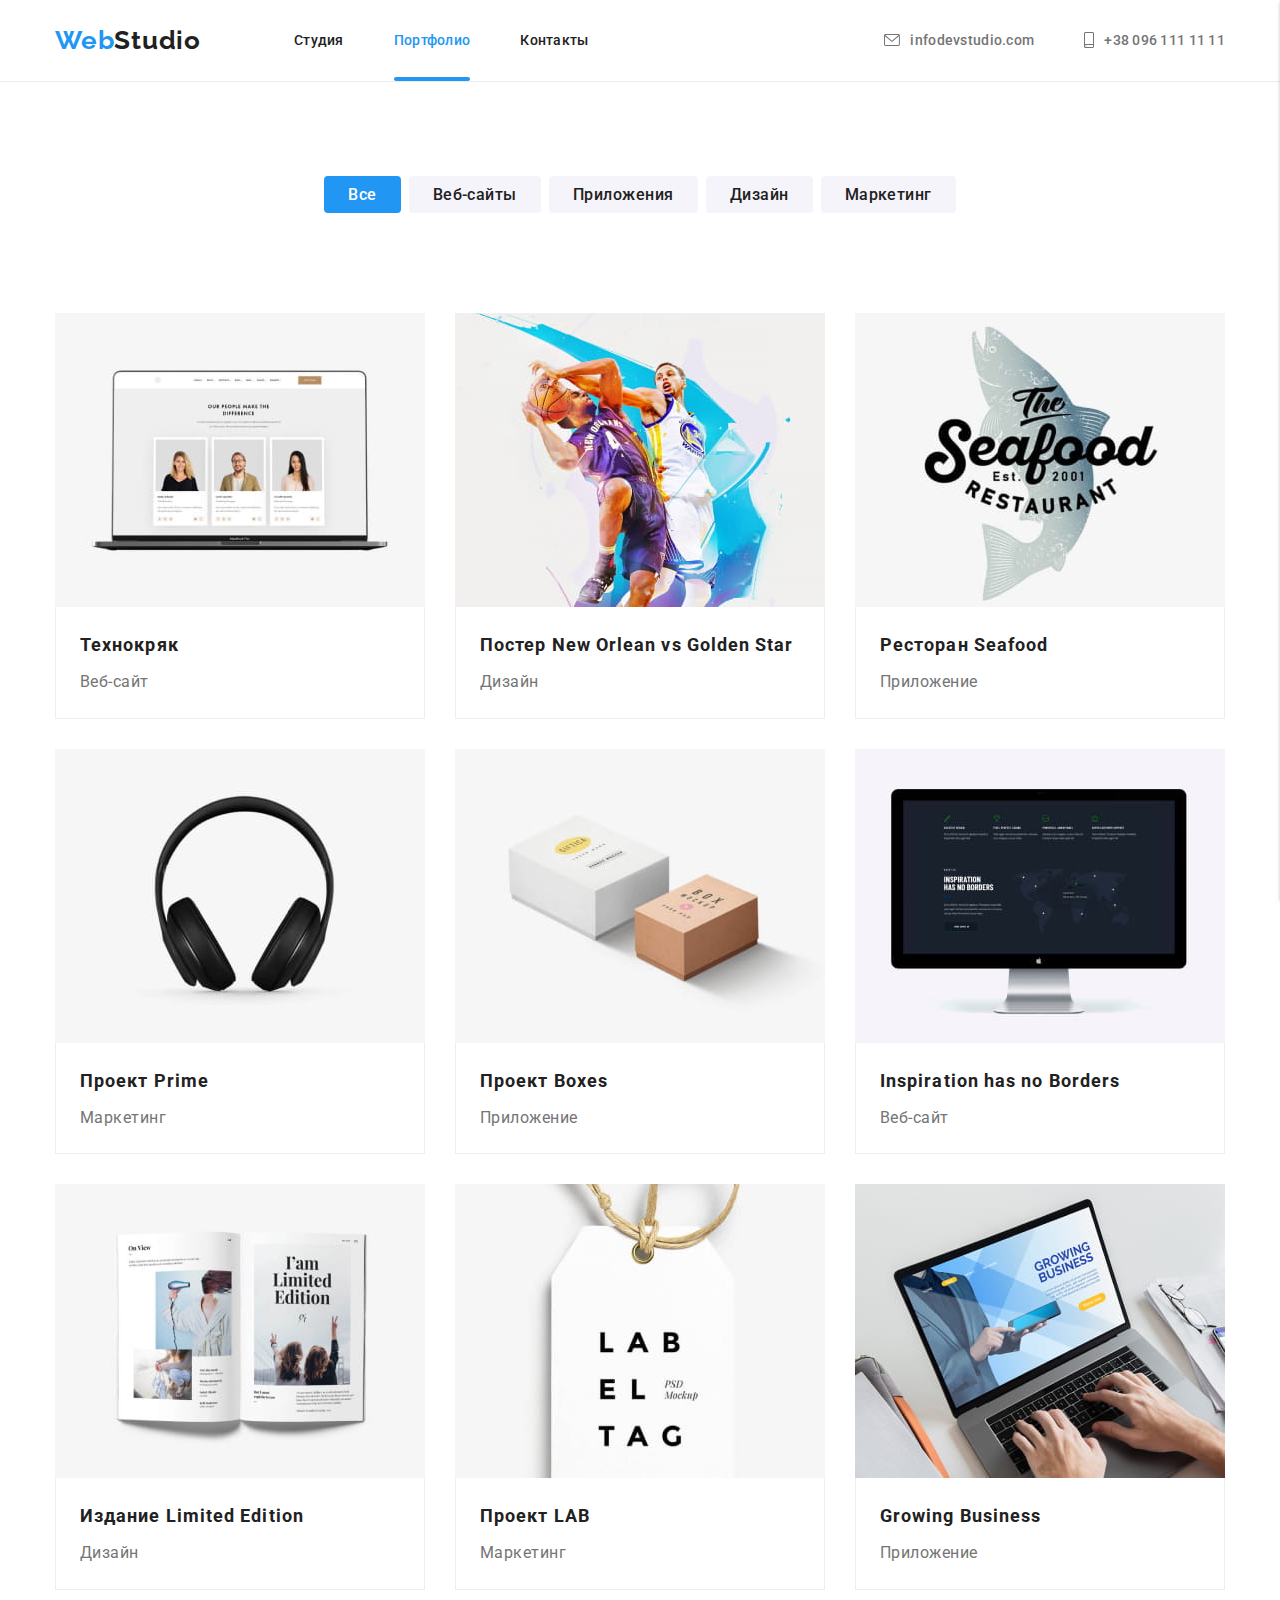
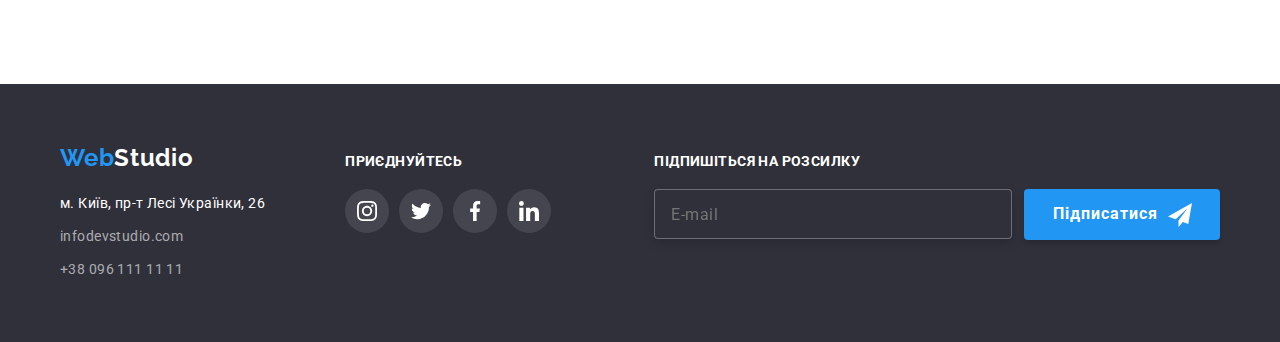
==== commit a52f3bfa: "HW_8_3" ====
--- a/portfolio.html
+++ b/portfolio.html
@@ -20,7 +20,7 @@
       <div class="container heder__container">
         <a href="#" class="header__logo">Web<span class="header__color">Studio</span></a>
 
-        <nav class="menu">
+        <nav class="descktop-menu menu">
           <ul class="menu__list">
             <li><a href="./index.html" class="menu__item">Студия</a></li>
             <li><a href="./portfolio.html" class="menu__item menu__item--current">Портфолио</a></li>
@@ -28,7 +28,7 @@
           </ul>
         </nav>
 
-        <ul class="header__auth">
+        <ul class="descktop-menu header__auth">
           <li>
             <a href="mailto:infodevstudio.com" class="header__auth-link">
               <svg width="16" height="12" class="header__icon-color">
@@ -46,6 +46,67 @@
             </a>
           </li>
         </ul>
+        <!-- -----------------------Мобильное меню----------------------- -->
+        <button
+          type="button"
+          class="header-menu__open js-open-menu"
+          aria-expanded="false"
+          aria-controls="mobile-menu"
+        >
+          <svg class="header-menu__open-icon" width="40" height="40">
+            <use href="./images/symbol-defs.svg#icon-menu_40px"></use>
+          </svg>
+        </button>
+
+        <div class="mobile-menu-container js-menu-container" id="mobile-menu">
+          <button type="button" class="mobile-menu__close js-close-menu">
+            <svg class="mobile-menu__close-icon" width="20" height="20">
+              <use href="./images/symbol-defs.svg#icon-close"></use>
+            </svg>
+          </button>
+
+          <nav class="mobile-menu__nav">
+            <ul>
+              <li class="mobile-menu__nav-item">
+                <a href="./index.html" class="mobile-menu__nav-link menu__item--current">Студия</a>
+              </li>
+              <li class="mobile-menu__nav-item">
+                <a href="./portfolio.html" class="mobile-menu__nav-link">Портфолио</a>
+              </li>
+              <li class="mobile-menu__nav-item">
+                <a href="#" class="mobile-menu__nav-link">Контакты</a>
+              </li>
+            </ul>
+          </nav>
+
+          <ul class="mobile-menu__auth">
+            <li class="mobile-menu__auth-item">
+              <a href="tel:+380961111111" class="mobile-menu__auth-link">+38 096 111 11 11</a>
+            </li>
+            <li>
+              <a
+                href="mailto:infodevstudio.com"
+                class="mobile-menu__auth-link mobile-menu__auth-link--style"
+                >infodevstudio.com</a
+              >
+            </li>
+          </ul>
+
+          <ul class="mobile-menu_sotial">
+            <li>
+              <a href="#" class="mobile-menu__social-link">Instagram </a>
+            </li>
+            <li>
+              <a href="#" class="mobile-menu__social-link">Twitter </a>
+            </li>
+            <li>
+              <a href="#" class="mobile-menu__social-link">Facebook </a>
+            </li>
+            <li>
+              <a href="#" class="mobile-menu__social-link">LinkedIn </a>
+            </li>
+          </ul>
+        </div>
       </div>
     </header>
 
--- a/css/main.min.css
+++ b/css/main.min.css
@@ -1 +1 @@
-h1,h2,h3,h4,h5,h6,p{margin:0}:root{--brend-color: #2196F3;--white: #fff;--hero-background: #C4C4C4;--main-text-color: #212121;--second-text-color: #757575;--color-text-footer: rgba(255, 255, 255, 0.6);--footer-color: #2F303A;--second-background: #F5F4FA;--header-bottom-line: #ececec;--cards-border: #EEEEEE;--icon-color: #AFB1B8}html{-webkit-box-sizing:border-box;box-sizing:border-box}body{font-family:Roboto,sans-serif;color:var(--main-text-color)}.container{min-width:320px;padding-left:15px;padding-right:15px;margin-left:auto;margin-right:auto}@media screen and (min-width: 480px){.container{width:480px}}@media screen and (min-width: 768px){.container{width:768px}}@media screen and (min-width: 1200px){.container{width:1200px}}.section{padding-top:60px;padding-bottom:60px}@media screen and (min-width: 1200px){.section{padding-top:94px;padding-bottom:94px}}img{display:block;width:100%;height:auto}ul{list-style:none;padding:0;margin:0}.visually-hidden,.policy__checkbox{border:0;clip:rect(0 0 0 0);-webkit-clip-path:polygon(0px 0px, 0px 0px, 0px 0px);clip-path:polygon(0px 0px, 0px 0px, 0px 0px);height:1px;margin:-1px;overflow:hidden;padding:0;position:absolute;width:1px;white-space:nowrap}.heder__container{display:-webkit-box;display:-ms-flexbox;display:flex;-webkit-box-align:center;-ms-flex-align:center;align-items:center}.header__logo{font-family:"Raleway";font-weight:700;font-size:24px;line-height:1.2;letter-spacing:.03em;color:var(--brend-color);text-decoration:none;margin-right:87px}@media(min-width: 1200px){.header__logo{font-size:26px;margin-right:93px}}.header__color{color:var(--main-text-color)}.menu__list{display:-webkit-box;display:-ms-flexbox;display:flex;gap:50px}.menu__item{position:relative;display:block;font-weight:500;font-size:14px;line-height:1.2;letter-spacing:.02em;text-decoration:none;color:var(--main-text-color);padding:32px 0;-webkit-transition:color 250ms cubic-bezier(0.4, 0, 0.2, 1);transition:color 250ms cubic-bezier(0.4, 0, 0.2, 1)}.menu__item:hover,.menu__item:focus{color:var(--brend-color)}.menu__item--current{color:var(--brend-color)}.menu__item--current::after{content:"";position:absolute;left:0;bottom:0;display:block;width:100%;height:4px;background-color:var(--brend-color);border-radius:2px}.header__auth{display:-webkit-box;display:-ms-flexbox;display:flex;margin-left:auto;gap:50px}@media(min-width: 768px)and (max-width: 1200px){.header__auth{gap:8px;-webkit-box-orient:vertical;-webkit-box-direction:normal;-ms-flex-direction:column;flex-direction:column}}.header__auth-link{display:-webkit-box;display:-ms-flexbox;display:flex;-webkit-box-align:center;-ms-flex-align:center;align-items:center;padding:31px 0;gap:10px;font-weight:500;font-size:14px;line-height:1.2;letter-spacing:.02em;text-decoration:none;color:var(--second-text-color);-webkit-transition:color 250ms cubic-bezier(0.4, 0, 0.2, 1);transition:color 250ms cubic-bezier(0.4, 0, 0.2, 1)}@media(min-width: 768px)and (max-width: 1200px){.header__auth-link{padding:0%}}.header__auth-link:hover,.header__auth-link:focus{color:var(--brend-color)}.header__icon-color{fill:currentColor}.header{border-bottom:1px solid var(--header-bottom-line)}.descktop-menu{display:none}@media(min-width: 768px){.descktop-menu{display:-webkit-box;display:-ms-flexbox;display:flex}}@media(min-width: 768px){.mobile-menu{display:none}}.footer__style{padding:60px 0;background-color:var(--footer-color)}.footer__items{text-align:center}@media(min-width: 768px){.footer__items{display:-webkit-box;display:-ms-flexbox;display:flex;-ms-flex-wrap:wrap;flex-wrap:wrap;-ms-flex-pack:distribute;justify-content:space-around;-webkit-box-align:baseline;-ms-flex-align:baseline;align-items:baseline}}@media(min-width: 1200px){.footer__items{-ms-flex-wrap:nowrap;flex-wrap:nowrap;text-align:start}}.footer__logo{font-family:"Raleway";font-weight:700;font-size:24px;line-height:1.2;letter-spacing:.03em;color:var(--brend-color);text-decoration:none}.footer__logo--color{color:var(--white)}.footer__contact{margin-bottom:60px}@media(min-width: 1200px){.footer__contact{margin-bottom:0;margin-right:70px}}.footer__adress{display:block;margin-top:20px;font-size:14px;line-height:1.7;letter-spacing:.03em;color:var(--white);font-style:normal}.footer__auth{font-size:14px;line-height:1.7;letter-spacing:.03em;color:var(--color-text-footer);text-decoration:none}.footer__auth:hover,.footer__auth:focus{color:var(--brend-color)}.footer__mail--margin{margin:9px 0}.footer__social{margin-bottom:60px}@media(min-width: 1200px){.footer__social{margin-bottom:0;margin-right:93px}}.footer__cta{font-size:14px;line-height:1.2;letter-spacing:.03em;text-transform:uppercase;color:var(--white);margin-bottom:20px}.footer__social-list{display:-webkit-box;display:-ms-flexbox;display:flex;-webkit-box-pack:center;-ms-flex-pack:center;justify-content:center;-webkit-box-align:center;-ms-flex-align:center;align-items:center;margin-top:20px;gap:10px}.footer__social-icon{display:-webkit-box;display:-ms-flexbox;display:flex;-webkit-box-pack:center;-ms-flex-pack:center;justify-content:center;-webkit-box-align:center;-ms-flex-align:center;align-items:center;width:44px;height:44px;border-radius:50%;background:rgba(255,255,255,.1);-webkit-transition:background-color 250ms cubic-bezier(0.4, 0, 0.2, 1);transition:background-color 250ms cubic-bezier(0.4, 0, 0.2, 1)}.footer__social-icon--color{fill:var(--white)}.footer__social-icon:hover{background-color:var(--brend-color)}.footer__subscribe-form{display:-webkit-box;display:-ms-flexbox;display:flex;-webkit-box-orient:vertical;-webkit-box-direction:normal;-ms-flex-direction:column;flex-direction:column}.footer__subscribe-title{font-size:14px;line-height:1.2;letter-spacing:.03em;text-transform:uppercase;color:var(--white);margin-bottom:20px}.footer__subscribe{display:-webkit-box;display:-ms-flexbox;display:flex}@media(max-width: 1200px){.footer__subscribe{display:block}}.footer__subscribe-input{max-width:450px;width:100%;margin-bottom:20px;height:50px;border:1px solid rgba(255,255,255,.3);-webkit-filter:drop-shadow(0px 4px 4px rgba(0, 0, 0, 0.15));filter:drop-shadow(0px 4px 4px rgba(0, 0, 0, 0.15));border-radius:4px;background-color:var(--footer-color);padding-left:16px;font-size:16px;line-height:20px;letter-spacing:.03em;color:var(--color-text-footer);outline:none}@media(min-width: 1200px){.footer__subscribe-input{width:358px;margin-right:12px;margin-bottom:0}}.footer__subscribe-button{display:-webkit-inline-box;display:-ms-inline-flexbox;display:inline-flex;-webkit-box-align:center;-ms-flex-align:center;align-items:center;background-color:var(--brend-color);-webkit-box-shadow:0px 4px 4px rgba(0,0,0,.15);box-shadow:0px 4px 4px rgba(0,0,0,.15);border:none;border-radius:4px;padding:10px 28px 10px 29px;font-weight:700;line-height:1.9;letter-spacing:.06em;color:var(--white)}.footer__subscribe-icon{margin-left:10px}.hero{background-image:-webkit-gradient(linear, left top, right top, from(rgba(47, 48, 58, 0.4)), to(rgba(47, 48, 58, 0.4))),url(/images/hero-mobile_480.jpg);background-image:linear-gradient(to right, rgba(47, 48, 58, 0.4), rgba(47, 48, 58, 0.4)),url(/images/hero-mobile_480.jpg);max-width:1600px;min-height:400px;padding:118px 0;margin:0 auto;background-size:cover;background-position:center}@media(min-device-pixel-ratio: 2),(-webkit-min-device-pixel-ratio: 2),(min-resolution: 2dppx),(min-resolution: 192dpi){.hero{background-image:-webkit-gradient(linear, left top, right top, from(rgba(47, 48, 58, 0.4)), to(rgba(47, 48, 58, 0.4))),url(/images/hero-mobile_480_2x.jpg);background-image:linear-gradient(to right, rgba(47, 48, 58, 0.4), rgba(47, 48, 58, 0.4)),url(/images/hero-mobile_480_2x.jpg)}}@media(min-width: 768px){.hero{background-image:-webkit-gradient(linear, left top, right top, from(rgba(47, 48, 58, 0.4)), to(rgba(47, 48, 58, 0.4))),url(/images/hero-tablet_768.jpg);background-image:linear-gradient(to right, rgba(47, 48, 58, 0.4), rgba(47, 48, 58, 0.4)),url(/images/hero-tablet_768.jpg)}}@media(min-width: 768px)and (min-device-pixel-ratio: 2),(min-width: 768px)and (-webkit-min-device-pixel-ratio: 2),(min-width: 768px)and (min-resolution: 2dppx),(min-width: 768px)and (min-resolution: 192dpi){.hero{background-image:-webkit-gradient(linear, left top, right top, from(rgba(47, 48, 58, 0.4)), to(rgba(47, 48, 58, 0.4))),url(/images/hero-tablet_768_2x.jpg);background-image:linear-gradient(to right, rgba(47, 48, 58, 0.4), rgba(47, 48, 58, 0.4)),url(/images/hero-tablet_768_2x.jpg)}}@media screen and (min-width: 1200px){.hero{background-image:-webkit-gradient(linear, left top, right top, from(rgba(47, 48, 58, 0.4)), to(rgba(47, 48, 58, 0.4))),url(/images/hero.jpg);background-image:linear-gradient(to right, rgba(47, 48, 58, 0.4), rgba(47, 48, 58, 0.4)),url(/images/hero.jpg)}}@media screen and (min-width: 1200px)and (min-device-pixel-ratio: 2),screen and (min-width: 1200px)and (-webkit-min-device-pixel-ratio: 2),screen and (min-width: 1200px)and (min-resolution: 2dppx),screen and (min-width: 1200px)and (min-resolution: 192dpi){.hero{background-image:-webkit-gradient(linear, left top, right top, from(rgba(47, 48, 58, 0.4)), to(rgba(47, 48, 58, 0.4))),url(/images/hero_2x.jpg);background-image:linear-gradient(to right, rgba(47, 48, 58, 0.4), rgba(47, 48, 58, 0.4)),url(/images/hero_2x.jpg)}}.hero__text{font-weight:900;font-size:26px;line-height:1.6;letter-spacing:.06em;text-transform:uppercase;color:var(--white);text-align:center;margin-bottom:30px}@media screen and (min-width: 1200px){.hero__text{font-size:44px;line-height:1.4}}.hero__button{display:block;margin:0 auto;padding:10px 32px;font-family:inherit;background-color:var(--brend-color);font-weight:700;font-size:16px;line-height:1.9;letter-spacing:.06em;color:var(--white);cursor:pointer;border:none;border-radius:4px}.advanteges__list{display:-webkit-box;display:-ms-flexbox;display:flex;-ms-flex-wrap:wrap;flex-wrap:wrap;-webkit-box-pack:center;-ms-flex-pack:center;justify-content:center;margin-top:0;margin-bottom:0;gap:30px}.advanteges__item{width:450px}@media(min-width: 768px){.advanteges__item{width:354px}}@media(min-width: 1200px){.advanteges__item{width:270px}}.advanteges__icon{display:-webkit-box;display:-ms-flexbox;display:flex;height:120px;-webkit-box-align:center;-ms-flex-align:center;align-items:center;-webkit-box-pack:center;-ms-flex-pack:center;justify-content:center;background-color:var(--second-background);margin-bottom:30px;border-radius:4px}.advanteges__title{font-weight:700;font-size:14px;line-height:1.2;letter-spacing:.03em;text-transform:uppercase;color:var(--main-text-color);margin-bottom:10px}@media(max-width: 767px){.advanteges__title{text-align:center}}.advanteges__text{font-size:14px;line-height:1.7;letter-spacing:.03em;color:var(--second-text-color)}.work{padding-top:0}@media(max-width: 1200px){.work{display:none}}.work__title{margin-bottom:50px;font-weight:700;font-size:36px;line-height:1.2;letter-spacing:.03em;color:var(--main-text-color);text-align:center}.work__list{display:-webkit-box;display:-ms-flexbox;display:flex;gap:30px}.work__thumb{position:relative}.work__describe{position:absolute;bottom:0;width:100%;height:70px;background:rgba(47,48,58,.8);text-transform:uppercase;padding:27px 82px;font-size:14px;line-height:1.2;letter-spacing:.03em;color:var(--white)}.bgc{background-color:var(--second-background)}.team__title{margin-bottom:50px;font-weight:700;font-size:28px;line-height:1.2;letter-spacing:.03em;color:var(--main-text-color);text-align:center}@media(min-width: 1199px){.team__title{font-size:36px}}.team__list{gap:30px}@media(min-width: 767px){.team__list{display:-webkit-box;display:-ms-flexbox;display:flex;-ms-flex-wrap:wrap;flex-wrap:wrap;-webkit-box-pack:center;-ms-flex-pack:center;justify-content:center}}.team__list-item{background-color:var(--white);-webkit-box-shadow:0px 1px 3px rgba(0,0,0,.12),0px 1px 1px rgba(0,0,0,.14),0px 2px 1px rgba(0,0,0,.2);box-shadow:0px 1px 3px rgba(0,0,0,.12),0px 1px 1px rgba(0,0,0,.14),0px 2px 1px rgba(0,0,0,.2);border-radius:0px 0px 4px 4px;max-width:450px}@media(min-width: 767px)and (max-width: 1199px){.team__list-item{max-width:354px}}@media(min-width: 1200px){.team__list-item{max-width:270px}}.team__wrapper{padding:30px 0 16px 0}.team__name{font-weight:500;font-size:16px;line-height:1.2;letter-spacing:.03em;color:var(--main-text-color);text-align:center}.team__position{font-size:16px;line-height:1.2;letter-spacing:.03em;color:var(--second-text-color);text-align:center;margin-top:10px}.team__social-list{display:-webkit-box;display:-ms-flexbox;display:flex;-webkit-box-pack:center;-ms-flex-pack:center;justify-content:center;-webkit-box-align:center;-ms-flex-align:center;align-items:center;gap:10px;margin-bottom:30px}@media(max-width: 767px){.team__social-list{padding:16px 0 24px 0}}.team__social-item{display:-webkit-box;display:-ms-flexbox;display:flex;-webkit-box-pack:center;-ms-flex-pack:center;justify-content:center;-webkit-box-align:center;-ms-flex-align:center;align-items:center;width:44px;height:44px;border-radius:50%;-webkit-transition:background-color 250ms cubic-bezier(0.4, 0, 0.2, 1);transition:background-color 250ms cubic-bezier(0.4, 0, 0.2, 1)}.team__social-item:hover{background-color:var(--brend-color)}.team__social-item:hover .team__icon{fill:var(--white)}.team__icon{fill:var(--icon-color);-webkit-transition:fill 250ms cubic-bezier(0.4, 0, 0.2, 1);transition:fill 250ms cubic-bezier(0.4, 0, 0.2, 1)}.clients__title{margin-bottom:50px;font-weight:700;font-size:28px;line-height:1.2;letter-spacing:.03em;color:var(--main-text-color);text-align:center}@media(min-width: 1200px){.clients__title{font-size:36px}}.clients__list{display:-webkit-box;display:-ms-flexbox;display:flex;-ms-flex-wrap:wrap;flex-wrap:wrap;-webkit-box-pack:center;-ms-flex-pack:center;justify-content:center;-webkit-box-align:center;-ms-flex-align:center;align-items:center;gap:30px}.clients__item{display:-webkit-box;display:-ms-flexbox;display:flex;-ms-flex-wrap:wrap;flex-wrap:wrap;width:210px;height:92px;-webkit-box-pack:center;-ms-flex-pack:center;justify-content:center;-webkit-box-align:center;-ms-flex-align:center;align-items:center;border:1px solid var(--icon-color);border-radius:4px;-webkit-transition:border 250ms cubic-bezier(0.4, 0, 0.2, 1);transition:border 250ms cubic-bezier(0.4, 0, 0.2, 1)}@media(min-width: 768px){.clients__item{width:226px}}@media(min-width: 1200px){.clients__item{width:170px}}.clients__item:hover{border-color:var(--brend-color);cursor:pointer}.clients__item:hover .clients__icon{fill:var(--brend-color)}.clients__icon{fill:var(--icon-color);-webkit-transition:fill 250ms cubic-bezier(0.4, 0, 0.2, 1);transition:fill 250ms cubic-bezier(0.4, 0, 0.2, 1)}.backdrop{position:fixed;width:100%;height:100%;left:0px;top:0px;background:rgba(0,0,0,.2);opacity:1;-webkit-transition:opaciti 250ms cubic-bezier(0.4, 0, 0.2, 1);transition:opaciti 250ms cubic-bezier(0.4, 0, 0.2, 1);overflow:scroll}.backdrop.is-hidden{opacity:.5;pointer-events:none;visibility:hidden}.modal{position:absolute;left:50%;top:50%;-webkit-transform:translate(-50%, -50%);transform:translate(-50%, -50%);max-width:450px;padding:40px;background:var(--white);-webkit-box-shadow:0px 1px 3px rgba(0,0,0,.12),0px 1px 1px rgba(0,0,0,.14),0px 2px 1px rgba(0,0,0,.2);box-shadow:0px 1px 3px rgba(0,0,0,.12),0px 1px 1px rgba(0,0,0,.14),0px 2px 1px rgba(0,0,0,.2);border-radius:4px}@media(min-width: 768px){.modal{width:528px}}.modal__close-button{position:absolute;cursor:pointer;top:8px;right:8px;border-radius:50%;width:30px;height:30px;background:var(--white);border:1px solid rgba(0,0,0,.1)}.modal__close-button:hover .modal__close-icon{fill:var(--brend-color)}.modal__title{display:block;font-size:20px;line-height:1.5;text-align:center;letter-spacing:.03em;margin-bottom:12px}@media(min-width: 1200px){.modal__title{line-height:1.2}}.modal__group{margin-bottom:20px}.modal__label{display:-webkit-box;display:-ms-flexbox;display:flex;-webkit-box-orient:vertical;-webkit-box-direction:normal;-ms-flex-direction:column;flex-direction:column;margin-bottom:10px;font-size:12px;line-height:1.2;letter-spacing:.01em;color:var(--second-text-color)}.modal__input-field{position:relative;margin-top:4px}.modal__input{width:100%;height:40px;border:1px solid rgba(33,33,33,.2);border-radius:4px;padding:11px 0 11px 35px;outline:none;cursor:pointer}.modal__input:focus-within{border:1px solid var(--brend-color);-webkit-transition:border 250ms cubic-bezier(0.4, 0, 0.2, 1);transition:border 250ms cubic-bezier(0.4, 0, 0.2, 1)}.modal__icon{position:absolute;top:50%;left:12px;-webkit-transform:translateY(-50%);transform:translateY(-50%)}.modal__label:focus-within .modal__icon{fill:var(--brend-color);-webkit-transition:fill 250ms cubic-bezier(0.4, 0, 0.2, 1);transition:fill 250ms cubic-bezier(0.4, 0, 0.2, 1)}.feedback{display:-webkit-box;display:-ms-flexbox;display:flex;-webkit-box-orient:vertical;-webkit-box-direction:normal;-ms-flex-direction:column;flex-direction:column;font-size:12px;line-height:1.2;letter-spacing:.01em;color:var(--second-text-color)}.feedback__input{margin-top:4px;border:1px solid rgba(33,33,33,.2);border-radius:4px;padding:12px 16px;outline:none;resize:none}.policy{display:-webkit-box;display:-ms-flexbox;display:flex;position:relative;-webkit-box-align:center;-ms-flex-align:center;align-items:center;font-size:12px;line-height:1.2;letter-spacing:.03em;color:var(--second-text-color);margin-bottom:30px;padding-left:20px;cursor:pointer}@media(min-width: 1200px){.policy{font-size:14px;line-height:1.7}}.policy__check-icon{position:absolute;left:0}.policy__check-icon--on{opacity:0}.policy__checkbox:checked+.policy__check-icon .policy__check-icon--on{opacity:1;z-index:1}.policy__check-link{font-size:14px;line-height:1.2;letter-spacing:.03em;-webkit-text-decoration-line:underline;text-decoration-line:underline;color:var(--brend-color);opacity:.5}.button-submit{display:block;margin:0 auto;background:var(--brend-color);-webkit-box-shadow:0px 4px 4px rgba(0,0,0,.15);box-shadow:0px 4px 4px rgba(0,0,0,.15);border-radius:4px;width:200px;height:50px;border:none;font-weight:700;font-size:16px;line-height:2;letter-spacing:.06em;color:var(--white)}.filter{display:-webkit-box;display:-ms-flexbox;display:flex;-webkit-box-pack:center;-ms-flex-pack:center;justify-content:center;gap:8px;margin-bottom:15px}@media(max-width: 768px){.filter{-ms-flex-wrap:wrap;flex-wrap:wrap;-webkit-box-pack:start;-ms-flex-pack:start;justify-content:flex-start}}@media(min-width: 768px){.filter{margin-bottom:30px}}@media(min-width: 1200px){.filter{margin-bottom:50px}}.filter__button{border:none;border-radius:4px;padding:6px 24px;font-family:inherit;font-weight:500;font-size:16px;line-height:1.6;letter-spacing:.03em;color:var(--main-text-color);background-color:var(--second-background);cursor:pointer;-webkit-transition:background-color 250ms cubic-bezier(0.4, 0, 0.2, 1),color 250ms cubic-bezier(0.4, 0, 0.2, 1);transition:background-color 250ms cubic-bezier(0.4, 0, 0.2, 1),color 250ms cubic-bezier(0.4, 0, 0.2, 1)}.filter__button.filter:hover,.filter__button.filter:focus{background-color:var(--brend-color);color:var(--white);-webkit-box-shadow:0px 3px 1px rgba(0,0,0,.1),0px 1px 2px rgba(0,0,0,.08),0px 2px 2px rgba(0,0,0,.12);box-shadow:0px 3px 1px rgba(0,0,0,.1),0px 1px 2px rgba(0,0,0,.08),0px 2px 2px rgba(0,0,0,.12)}.filter__button--active{background-color:var(--brend-color);color:var(--white)}.cards{display:-webkit-box;display:-ms-flexbox;display:flex;-ms-flex-wrap:wrap;flex-wrap:wrap;gap:30px}.cards__item{max-width:450px}@media(min-width: 768px){.cards__item{max-width:354px}}@media(min-width: 1200px){.cards__item{max-width:370px}}.cards__text--wrap{padding:20px 24px;border:1px solid var(--cards-border);border-top:none}.cards__item--shedow{-webkit-transition:-webkit-box-shadow 250ms cubic-bezier(0.4, 0, 0.2, 1);transition:-webkit-box-shadow 250ms cubic-bezier(0.4, 0, 0.2, 1);transition:box-shadow 250ms cubic-bezier(0.4, 0, 0.2, 1);transition:box-shadow 250ms cubic-bezier(0.4, 0, 0.2, 1), -webkit-box-shadow 250ms cubic-bezier(0.4, 0, 0.2, 1)}.cards__item--shedow:hover{-webkit-box-shadow:0px 1px 1px rgba(0,0,0,.12),0px 4px 4px rgba(0,0,0,.06),1px 4px 6px rgba(0,0,0,.16);box-shadow:0px 1px 1px rgba(0,0,0,.12),0px 4px 4px rgba(0,0,0,.06),1px 4px 6px rgba(0,0,0,.16)}.cards__title{font-weight:700;font-size:18px;line-height:2;letter-spacing:.06em;color:var(--main-text-color);margin-bottom:4px}.cards__filter{font-size:16px;line-height:1.9;letter-spacing:.03em;color:var(--second-text-color)}.overlay{position:relative;overflow:hidden}.overlay__text{position:absolute;width:370px;height:294px;padding:63px 24px;background:rgba(33,150,243,.9);-webkit-transform:translateY(100%);transform:translateY(100%);-webkit-transition:-webkit-transform 250ms cubic-bezier(0.4, 0, 0.2, 1);transition:-webkit-transform 250ms cubic-bezier(0.4, 0, 0.2, 1);transition:transform 250ms cubic-bezier(0.4, 0, 0.2, 1);transition:transform 250ms cubic-bezier(0.4, 0, 0.2, 1), -webkit-transform 250ms cubic-bezier(0.4, 0, 0.2, 1);font-family:"Roboto";font-style:normal;font-weight:400;font-size:18px;line-height:1.6;letter-spacing:.03em;color:var(--white)}.cards__item--shedow:hover .overlay__text{-webkit-transform:translateY(-100%);transform:translateY(-100%);-webkit-transition:-webkit-transform 250ms cubic-bezier(0.4, 0, 0.2, 1);transition:-webkit-transform 250ms cubic-bezier(0.4, 0, 0.2, 1);transition:transform 250ms cubic-bezier(0.4, 0, 0.2, 1);transition:transform 250ms cubic-bezier(0.4, 0, 0.2, 1), -webkit-transform 250ms cubic-bezier(0.4, 0, 0.2, 1)}/*# sourceMappingURL=main.min.css.map */+:root{--brend-color: #2196F3;--white: #fff;--hero-background: #C4C4C4;--main-text-color: #212121;--second-text-color: #757575;--color-text-footer: rgba(255, 255, 255, 0.6);--footer-color: #2F303A;--second-background: #F5F4FA;--header-bottom-line: #ececec;--cards-border: #EEEEEE;--icon-color: #AFB1B8}h1,h2,h3,h4,h5,h6,p{margin:0}html{-webkit-box-sizing:border-box;box-sizing:border-box}body{font-family:Roboto,sans-serif;color:var(--main-text-color)}.container{min-width:320px;padding-left:15px;padding-right:15px;margin-left:auto;margin-right:auto}@media screen and (min-width: 480px){.container{width:480px}}@media screen and (min-width: 768px){.container{width:768px}}@media screen and (min-width: 1200px){.container{width:1200px}}.section{padding-top:60px;padding-bottom:60px}@media screen and (min-width: 1200px){.section{padding-top:94px;padding-bottom:94px}}img{display:block;width:100%;height:auto}ul{list-style:none;padding:0;margin:0}.visually-hidden,.policy__checkbox{border:0;clip:rect(0 0 0 0);-webkit-clip-path:polygon(0px 0px, 0px 0px, 0px 0px);clip-path:polygon(0px 0px, 0px 0px, 0px 0px);height:1px;margin:-1px;overflow:hidden;padding:0;position:absolute;width:1px;white-space:nowrap}.heder__container{display:-webkit-box;display:-ms-flexbox;display:flex;-webkit-box-align:center;-ms-flex-align:center;align-items:center;-webkit-box-pack:justify;-ms-flex-pack:justify;justify-content:space-between}.header__logo{font-family:"Raleway";font-weight:700;font-size:24px;line-height:1.2;letter-spacing:.03em;color:var(--brend-color);text-decoration:none;margin-right:87px}@media(min-width: 1200px){.header__logo{font-size:26px;margin-right:93px}}.header__color{color:var(--main-text-color)}.menu__list{display:-webkit-box;display:-ms-flexbox;display:flex;gap:50px}.mobile-menu__nav-link{font-weight:500;font-size:40px;line-height:1.2;letter-spacing:.02em;color:#212121;margin-top:48px;margin-bottom:302px;text-decoration:none}.menu__item{position:relative;display:block;font-weight:500;font-size:14px;line-height:1.2;letter-spacing:.02em;text-decoration:none;color:var(--main-text-color);padding:32px 0;-webkit-transition:color 250ms cubic-bezier(0.4, 0, 0.2, 1);transition:color 250ms cubic-bezier(0.4, 0, 0.2, 1)}.menu__item:hover,.menu__item:focus{color:var(--brend-color)}.menu__item--current{color:var(--brend-color)}.menu__item--current::after{content:"";position:absolute;left:0;bottom:0;display:block;width:100%;height:4px;background-color:var(--brend-color);border-radius:2px}.header__auth{display:-webkit-box;display:-ms-flexbox;display:flex;margin-left:auto;gap:50px}@media(max-width: 768px){.header__auth{display:none}}@media(min-width: 768px)and (max-width: 1200px){.header__auth{gap:8px;-webkit-box-orient:vertical;-webkit-box-direction:normal;-ms-flex-direction:column;flex-direction:column}}.header__auth-link{display:-webkit-box;display:-ms-flexbox;display:flex;-webkit-box-align:center;-ms-flex-align:center;align-items:center;padding:31px 0;gap:10px;font-weight:500;font-size:14px;line-height:1.2;letter-spacing:.02em;text-decoration:none;color:var(--second-text-color);-webkit-transition:color 250ms cubic-bezier(0.4, 0, 0.2, 1);transition:color 250ms cubic-bezier(0.4, 0, 0.2, 1)}@media(min-width: 768px)and (max-width: 1200px){.header__auth-link{padding:0}}.header__auth-link:hover,.header__auth-link:focus{color:var(--brend-color)}.header__icon-color{fill:currentColor}.header{border-bottom:1px solid var(--header-bottom-line)}.header-menu__open{margin:10px 0;padding:0;background-color:rgba(0,0,0,0);border:none}@media(min-width: 767px){.header-menu__open{display:none}}.descktop-menu{display:none}@media(min-width: 768px){.descktop-menu{display:-webkit-box;display:-ms-flexbox;display:flex}}.mobile-menu-container{position:fixed;top:0;left:0;width:100vw;height:100vh;background-color:#fff;-webkit-box-shadow:0px 4px 8px rgba(0,0,0,.04),0px 2px 4px rgba(0,0,0,.08),0px 1px 3px rgba(0,0,0,.16);box-shadow:0px 4px 8px rgba(0,0,0,.04),0px 2px 4px rgba(0,0,0,.08),0px 1px 3px rgba(0,0,0,.16);z-index:5;-webkit-transform:translateX(100%);transform:translateX(100%);-webkit-transition:-webkit-transform 100ms linear;transition:-webkit-transform 100ms linear;transition:transform 100ms linear;transition:transform 100ms linear, -webkit-transform 100ms linear;padding:48px 40px}.mobile-menu-container.is-open{-webkit-transform:translateX(0);transform:translateX(0)}@media(min-width: 768px){.mobile-menu-container.is-open{display:none}}.mobile-menu__close{position:absolute;top:20px;right:20px;background-color:rgba(0,0,0,0);border:none}.mobile-menu__close-icon:hover{fill:var(--brend-color)}.mobile-menu__nav-item:not(:last-child){margin-bottom:32px}.mobile-menu__auth{margin:302px 0 64px}.mobile-menu__auth-link{font-weight:500;font-size:34px;line-height:1.2;letter-spacing:.02em;color:var(--brend-color)}.mobile-menu__auth-link--style{font-weight:500;font-size:24px;line-height:1.2;letter-spacing:.02em;color:var(--second-text-color)}.mobile-menu__auth-item{padding-bottom:32px}.mobile-menu_sotial{display:-webkit-box;display:-ms-flexbox;display:flex;-webkit-box-pack:justify;-ms-flex-pack:justify;justify-content:space-between}.mobile-menu__social-link{font-weight:500;font-size:18px;line-height:1.2;letter-spacing:.02em;color:var(--brend-color)}.footer__style{padding:60px 0;background-color:var(--footer-color)}.footer__items{text-align:center}@media(min-width: 768px){.footer__items{display:-webkit-box;display:-ms-flexbox;display:flex;-ms-flex-wrap:wrap;flex-wrap:wrap;-ms-flex-pack:distribute;justify-content:space-around;-webkit-box-align:baseline;-ms-flex-align:baseline;align-items:baseline}}@media(min-width: 1200px){.footer__items{-ms-flex-wrap:nowrap;flex-wrap:nowrap;text-align:start}}.footer__logo{font-family:"Raleway";font-weight:700;font-size:24px;line-height:1.2;letter-spacing:.03em;color:var(--brend-color);text-decoration:none}.footer__logo--color{color:var(--white)}.footer__contact{margin-bottom:60px}@media(min-width: 1200px){.footer__contact{margin-bottom:0;margin-right:70px}}.footer__adress{display:block;margin-top:20px;font-size:14px;line-height:1.7;letter-spacing:.03em;color:var(--white);font-style:normal}.footer__auth{font-size:14px;line-height:1.7;letter-spacing:.03em;color:var(--color-text-footer);text-decoration:none}.footer__auth:hover,.footer__auth:focus{color:var(--brend-color)}.footer__mail--margin{margin:9px 0}.footer__social{margin-bottom:60px}@media(min-width: 1200px){.footer__social{margin-bottom:0;margin-right:93px}}.footer__cta{font-size:14px;line-height:1.2;letter-spacing:.03em;text-transform:uppercase;color:var(--white);margin-bottom:20px}.footer__social-list{display:-webkit-box;display:-ms-flexbox;display:flex;-webkit-box-pack:center;-ms-flex-pack:center;justify-content:center;-webkit-box-align:center;-ms-flex-align:center;align-items:center;margin-top:20px;gap:10px}.footer__social-icon{display:-webkit-box;display:-ms-flexbox;display:flex;-webkit-box-pack:center;-ms-flex-pack:center;justify-content:center;-webkit-box-align:center;-ms-flex-align:center;align-items:center;width:44px;height:44px;border-radius:50%;background:rgba(255,255,255,.1);-webkit-transition:background-color 250ms cubic-bezier(0.4, 0, 0.2, 1);transition:background-color 250ms cubic-bezier(0.4, 0, 0.2, 1)}.footer__social-icon--color{fill:var(--white)}.footer__social-icon:hover{background-color:var(--brend-color)}.footer__subscribe-form{display:-webkit-box;display:-ms-flexbox;display:flex;-webkit-box-orient:vertical;-webkit-box-direction:normal;-ms-flex-direction:column;flex-direction:column}.footer__subscribe-title{font-size:14px;line-height:1.2;letter-spacing:.03em;text-transform:uppercase;color:var(--white);margin-bottom:20px}.footer__subscribe{display:-webkit-box;display:-ms-flexbox;display:flex}@media(max-width: 1200px){.footer__subscribe{display:block}}.footer__subscribe-input{max-width:450px;width:100%;margin-bottom:20px;height:50px;border:1px solid rgba(255,255,255,.3);-webkit-filter:drop-shadow(0px 4px 4px rgba(0, 0, 0, 0.15));filter:drop-shadow(0px 4px 4px rgba(0, 0, 0, 0.15));border-radius:4px;background-color:var(--footer-color);padding-left:16px;font-size:16px;line-height:20px;letter-spacing:.03em;color:var(--color-text-footer);outline:none}@media(min-width: 1200px){.footer__subscribe-input{width:358px;margin-right:12px;margin-bottom:0}}.footer__subscribe-button{display:-webkit-inline-box;display:-ms-inline-flexbox;display:inline-flex;-webkit-box-align:center;-ms-flex-align:center;align-items:center;background-color:var(--brend-color);-webkit-box-shadow:0px 4px 4px rgba(0,0,0,.15);box-shadow:0px 4px 4px rgba(0,0,0,.15);border:none;border-radius:4px;padding:10px 28px 10px 29px;font-weight:700;line-height:1.9;letter-spacing:.06em;color:var(--white)}.footer__subscribe-icon{margin-left:10px}.hero{background-image:-webkit-gradient(linear, left top, right top, from(rgba(47, 48, 58, 0.4)), to(rgba(47, 48, 58, 0.4))),url(/images/hero-mobile_480.jpg);background-image:linear-gradient(to right, rgba(47, 48, 58, 0.4), rgba(47, 48, 58, 0.4)),url(/images/hero-mobile_480.jpg);max-width:1600px;min-height:400px;padding:118px 0;margin:0 auto;background-size:cover;background-position:center}@media(min-device-pixel-ratio: 2),(-webkit-min-device-pixel-ratio: 2),(min-resolution: 2dppx),(min-resolution: 192dpi){.hero{background-image:-webkit-gradient(linear, left top, right top, from(rgba(47, 48, 58, 0.4)), to(rgba(47, 48, 58, 0.4))),url(/images/hero-mobile_480_2x.jpg);background-image:linear-gradient(to right, rgba(47, 48, 58, 0.4), rgba(47, 48, 58, 0.4)),url(/images/hero-mobile_480_2x.jpg)}}@media(min-width: 768px){.hero{background-image:-webkit-gradient(linear, left top, right top, from(rgba(47, 48, 58, 0.4)), to(rgba(47, 48, 58, 0.4))),url(/images/hero-tablet_768.jpg);background-image:linear-gradient(to right, rgba(47, 48, 58, 0.4), rgba(47, 48, 58, 0.4)),url(/images/hero-tablet_768.jpg)}}@media(min-width: 768px)and (min-device-pixel-ratio: 2),(min-width: 768px)and (-webkit-min-device-pixel-ratio: 2),(min-width: 768px)and (min-resolution: 2dppx),(min-width: 768px)and (min-resolution: 192dpi){.hero{background-image:-webkit-gradient(linear, left top, right top, from(rgba(47, 48, 58, 0.4)), to(rgba(47, 48, 58, 0.4))),url(/images/hero-tablet_768_2x.jpg);background-image:linear-gradient(to right, rgba(47, 48, 58, 0.4), rgba(47, 48, 58, 0.4)),url(/images/hero-tablet_768_2x.jpg)}}@media screen and (min-width: 1200px){.hero{background-image:-webkit-gradient(linear, left top, right top, from(rgba(47, 48, 58, 0.4)), to(rgba(47, 48, 58, 0.4))),url(/images/hero.jpg);background-image:linear-gradient(to right, rgba(47, 48, 58, 0.4), rgba(47, 48, 58, 0.4)),url(/images/hero.jpg)}}@media screen and (min-width: 1200px)and (min-device-pixel-ratio: 2),screen and (min-width: 1200px)and (-webkit-min-device-pixel-ratio: 2),screen and (min-width: 1200px)and (min-resolution: 2dppx),screen and (min-width: 1200px)and (min-resolution: 192dpi){.hero{background-image:-webkit-gradient(linear, left top, right top, from(rgba(47, 48, 58, 0.4)), to(rgba(47, 48, 58, 0.4))),url(/images/hero_2x.jpg);background-image:linear-gradient(to right, rgba(47, 48, 58, 0.4), rgba(47, 48, 58, 0.4)),url(/images/hero_2x.jpg)}}.hero__text{font-weight:900;font-size:26px;line-height:1.6;letter-spacing:.06em;text-transform:uppercase;color:var(--white);text-align:center;margin-bottom:30px}@media screen and (min-width: 1200px){.hero__text{font-size:44px;line-height:1.4}}.hero__button{display:block;margin:0 auto;padding:10px 32px;font-family:inherit;background-color:var(--brend-color);font-weight:700;font-size:16px;line-height:1.9;letter-spacing:.06em;color:var(--white);cursor:pointer;border:none;border-radius:4px}.advanteges__list{display:-webkit-box;display:-ms-flexbox;display:flex;-ms-flex-wrap:wrap;flex-wrap:wrap;-webkit-box-pack:center;-ms-flex-pack:center;justify-content:center;margin-top:0;margin-bottom:0;gap:30px}.advanteges__item{width:450px}@media(min-width: 768px){.advanteges__item{width:354px}}@media(min-width: 1200px){.advanteges__item{width:270px}}.advanteges__icon{display:-webkit-box;display:-ms-flexbox;display:flex;height:120px;-webkit-box-align:center;-ms-flex-align:center;align-items:center;-webkit-box-pack:center;-ms-flex-pack:center;justify-content:center;background-color:var(--second-background);margin-bottom:30px;border-radius:4px}.advanteges__title{font-weight:700;font-size:14px;line-height:1.2;letter-spacing:.03em;text-transform:uppercase;color:var(--main-text-color);margin-bottom:10px}@media(max-width: 767px){.advanteges__title{text-align:center}}.advanteges__text{font-size:14px;line-height:1.7;letter-spacing:.03em;color:var(--second-text-color)}.work{padding-top:0}@media(max-width: 1200px){.work{display:none}}.work__title{margin-bottom:50px;font-weight:700;font-size:36px;line-height:1.2;letter-spacing:.03em;color:var(--main-text-color);text-align:center}.work__list{display:-webkit-box;display:-ms-flexbox;display:flex;gap:30px}.work__thumb{position:relative}.work__describe{position:absolute;bottom:0;width:100%;height:70px;background:rgba(47,48,58,.8);text-transform:uppercase;padding:27px 82px;font-size:14px;line-height:1.2;letter-spacing:.03em;color:var(--white)}.bgc{background-color:var(--second-background)}.team__title{margin-bottom:50px;font-weight:700;font-size:28px;line-height:1.2;letter-spacing:.03em;color:var(--main-text-color);text-align:center}@media(min-width: 1199px){.team__title{font-size:36px}}.team__list{gap:30px}@media(min-width: 767px){.team__list{display:-webkit-box;display:-ms-flexbox;display:flex;-ms-flex-wrap:wrap;flex-wrap:wrap;-webkit-box-pack:center;-ms-flex-pack:center;justify-content:center}}.team__list-item{background-color:var(--white);-webkit-box-shadow:0px 1px 3px rgba(0,0,0,.12),0px 1px 1px rgba(0,0,0,.14),0px 2px 1px rgba(0,0,0,.2);box-shadow:0px 1px 3px rgba(0,0,0,.12),0px 1px 1px rgba(0,0,0,.14),0px 2px 1px rgba(0,0,0,.2);border-radius:0px 0px 4px 4px;max-width:450px}@media(min-width: 767px)and (max-width: 1199px){.team__list-item{max-width:354px}}@media(min-width: 1200px){.team__list-item{max-width:270px}}.team__wrapper{padding:30px 0 16px 0}.team__name{font-weight:500;font-size:16px;line-height:1.2;letter-spacing:.03em;color:var(--main-text-color);text-align:center}.team__position{font-size:16px;line-height:1.2;letter-spacing:.03em;color:var(--second-text-color);text-align:center;margin-top:10px}.team__social-list{display:-webkit-box;display:-ms-flexbox;display:flex;-webkit-box-pack:center;-ms-flex-pack:center;justify-content:center;-webkit-box-align:center;-ms-flex-align:center;align-items:center;gap:10px;margin-bottom:30px}@media(max-width: 767px){.team__social-list{padding:16px 0 24px 0}}.team__social-item{display:-webkit-box;display:-ms-flexbox;display:flex;-webkit-box-pack:center;-ms-flex-pack:center;justify-content:center;-webkit-box-align:center;-ms-flex-align:center;align-items:center;width:44px;height:44px;border-radius:50%;-webkit-transition:background-color 250ms cubic-bezier(0.4, 0, 0.2, 1);transition:background-color 250ms cubic-bezier(0.4, 0, 0.2, 1)}.team__social-item:hover{background-color:var(--brend-color)}.team__social-item:hover .team__icon{fill:var(--white)}.team__icon{fill:var(--icon-color);-webkit-transition:fill 250ms cubic-bezier(0.4, 0, 0.2, 1);transition:fill 250ms cubic-bezier(0.4, 0, 0.2, 1)}.clients__title{margin-bottom:50px;font-weight:700;font-size:28px;line-height:1.2;letter-spacing:.03em;color:var(--main-text-color);text-align:center}@media(min-width: 1200px){.clients__title{font-size:36px}}.clients__list{display:-webkit-box;display:-ms-flexbox;display:flex;-ms-flex-wrap:wrap;flex-wrap:wrap;-webkit-box-pack:center;-ms-flex-pack:center;justify-content:center;-webkit-box-align:center;-ms-flex-align:center;align-items:center;gap:30px}.clients__item{display:-webkit-box;display:-ms-flexbox;display:flex;-ms-flex-wrap:wrap;flex-wrap:wrap;width:210px;height:92px;-webkit-box-pack:center;-ms-flex-pack:center;justify-content:center;-webkit-box-align:center;-ms-flex-align:center;align-items:center;border:1px solid var(--icon-color);border-radius:4px;-webkit-transition:border 250ms cubic-bezier(0.4, 0, 0.2, 1);transition:border 250ms cubic-bezier(0.4, 0, 0.2, 1)}@media(min-width: 768px){.clients__item{width:226px}}@media(min-width: 1200px){.clients__item{width:170px}}.clients__item:hover{border-color:var(--brend-color);cursor:pointer}.clients__item:hover .clients__icon{fill:var(--brend-color)}.clients__icon{fill:var(--icon-color);-webkit-transition:fill 250ms cubic-bezier(0.4, 0, 0.2, 1);transition:fill 250ms cubic-bezier(0.4, 0, 0.2, 1)}.backdrop{position:fixed;width:100%;height:100%;left:0px;top:0px;background:rgba(0,0,0,.2);opacity:1;-webkit-transition:opaciti 250ms cubic-bezier(0.4, 0, 0.2, 1);transition:opaciti 250ms cubic-bezier(0.4, 0, 0.2, 1);overflow:scroll}.backdrop.is-hidden{opacity:.5;pointer-events:none;visibility:hidden}.modal{position:absolute;left:50%;top:50%;-webkit-transform:translate(-50%, -50%);transform:translate(-50%, -50%);max-width:450px;width:100vw;padding:40px;background:var(--white);-webkit-box-shadow:0px 1px 3px rgba(0,0,0,.12),0px 1px 1px rgba(0,0,0,.14),0px 2px 1px rgba(0,0,0,.2);box-shadow:0px 1px 3px rgba(0,0,0,.12),0px 1px 1px rgba(0,0,0,.14),0px 2px 1px rgba(0,0,0,.2);border-radius:4px}@media(min-width: 768px){.modal{width:528px}}.modal__close-button{position:absolute;cursor:pointer;top:8px;right:8px;border-radius:50%;width:30px;height:30px;background:var(--white);border:1px solid rgba(0,0,0,.1)}.modal__close-button:hover .modal__close-icon{fill:var(--brend-color)}.modal__title{display:block;font-size:20px;line-height:1.5;text-align:center;letter-spacing:.03em;margin-bottom:12px}@media(min-width: 1200px){.modal__title{line-height:1.2}}.modal__group{margin-bottom:20px}.modal__label{display:-webkit-box;display:-ms-flexbox;display:flex;-webkit-box-orient:vertical;-webkit-box-direction:normal;-ms-flex-direction:column;flex-direction:column;margin-bottom:10px;font-size:12px;line-height:1.2;letter-spacing:.01em;color:var(--second-text-color)}.modal__input-field{position:relative;margin-top:4px}.modal__input{width:100%;height:40px;border:1px solid rgba(33,33,33,.2);border-radius:4px;padding:11px 0 11px 35px;outline:none;cursor:pointer}.modal__input:focus-within{border:1px solid var(--brend-color);-webkit-transition:border 250ms cubic-bezier(0.4, 0, 0.2, 1);transition:border 250ms cubic-bezier(0.4, 0, 0.2, 1)}.modal__icon{position:absolute;top:50%;left:12px;-webkit-transform:translateY(-50%);transform:translateY(-50%)}.modal__label:focus-within .modal__icon{fill:var(--brend-color);-webkit-transition:fill 250ms cubic-bezier(0.4, 0, 0.2, 1);transition:fill 250ms cubic-bezier(0.4, 0, 0.2, 1)}.feedback{display:-webkit-box;display:-ms-flexbox;display:flex;-webkit-box-orient:vertical;-webkit-box-direction:normal;-ms-flex-direction:column;flex-direction:column;font-size:12px;line-height:1.2;letter-spacing:.01em;color:var(--second-text-color)}.feedback__input{margin-top:4px;border:1px solid rgba(33,33,33,.2);border-radius:4px;padding:12px 16px;outline:none;resize:none}.policy{display:-webkit-box;display:-ms-flexbox;display:flex;position:relative;-webkit-box-align:center;-ms-flex-align:center;align-items:center;font-size:12px;line-height:1.2;letter-spacing:.03em;color:var(--second-text-color);margin-bottom:30px;padding-left:20px;cursor:pointer}@media(min-width: 1200px){.policy{font-size:14px;line-height:1.7}}.policy__check-icon{position:absolute;left:0}.policy__check-icon--on{opacity:0}.policy__checkbox:checked+.policy__check-icon .policy__check-icon--on{opacity:1;z-index:1}.policy__check-link{font-size:14px;line-height:1.2;letter-spacing:.03em;-webkit-text-decoration-line:underline;text-decoration-line:underline;color:var(--brend-color);opacity:.5}.button-submit{display:block;margin:0 auto;background:var(--brend-color);-webkit-box-shadow:0px 4px 4px rgba(0,0,0,.15);box-shadow:0px 4px 4px rgba(0,0,0,.15);border-radius:4px;width:200px;height:50px;border:none;font-weight:700;font-size:16px;line-height:2;letter-spacing:.06em;color:var(--white)}.filter{display:-webkit-box;display:-ms-flexbox;display:flex;-webkit-box-pack:center;-ms-flex-pack:center;justify-content:center;gap:8px;margin-bottom:15px}@media(max-width: 768px){.filter{-ms-flex-wrap:wrap;flex-wrap:wrap;-webkit-box-pack:start;-ms-flex-pack:start;justify-content:flex-start}}@media(min-width: 768px){.filter{margin-bottom:30px}}@media(min-width: 1200px){.filter{margin-bottom:50px}}.filter__button{border:none;border-radius:4px;padding:6px 24px;font-family:inherit;font-weight:500;font-size:16px;line-height:1.6;letter-spacing:.03em;color:var(--main-text-color);background-color:var(--second-background);cursor:pointer;-webkit-transition:background-color 250ms cubic-bezier(0.4, 0, 0.2, 1),color 250ms cubic-bezier(0.4, 0, 0.2, 1);transition:background-color 250ms cubic-bezier(0.4, 0, 0.2, 1),color 250ms cubic-bezier(0.4, 0, 0.2, 1)}.filter__button.filter:hover,.filter__button.filter:focus{background-color:var(--brend-color);color:var(--white);-webkit-box-shadow:0px 3px 1px rgba(0,0,0,.1),0px 1px 2px rgba(0,0,0,.08),0px 2px 2px rgba(0,0,0,.12);box-shadow:0px 3px 1px rgba(0,0,0,.1),0px 1px 2px rgba(0,0,0,.08),0px 2px 2px rgba(0,0,0,.12)}.filter__button--active{background-color:var(--brend-color);color:var(--white)}.cards{display:-webkit-box;display:-ms-flexbox;display:flex;-ms-flex-wrap:wrap;flex-wrap:wrap;gap:30px}.cards__item{max-width:450px}@media(min-width: 768px){.cards__item{max-width:354px}}@media(min-width: 1200px){.cards__item{max-width:370px}}.cards__text--wrap{padding:20px 24px;border:1px solid var(--cards-border);border-top:none}.cards__item--shedow{-webkit-transition:-webkit-box-shadow 250ms cubic-bezier(0.4, 0, 0.2, 1);transition:-webkit-box-shadow 250ms cubic-bezier(0.4, 0, 0.2, 1);transition:box-shadow 250ms cubic-bezier(0.4, 0, 0.2, 1);transition:box-shadow 250ms cubic-bezier(0.4, 0, 0.2, 1), -webkit-box-shadow 250ms cubic-bezier(0.4, 0, 0.2, 1)}.cards__item--shedow:hover{-webkit-box-shadow:0px 1px 1px rgba(0,0,0,.12),0px 4px 4px rgba(0,0,0,.06),1px 4px 6px rgba(0,0,0,.16);box-shadow:0px 1px 1px rgba(0,0,0,.12),0px 4px 4px rgba(0,0,0,.06),1px 4px 6px rgba(0,0,0,.16)}.cards__title{font-weight:700;font-size:18px;line-height:2;letter-spacing:.06em;color:var(--main-text-color);margin-bottom:4px}.cards__filter{font-size:16px;line-height:1.9;letter-spacing:.03em;color:var(--second-text-color)}.overlay{position:relative;overflow:hidden}.overlay__text{position:absolute;width:370px;height:294px;padding:63px 24px;background:rgba(33,150,243,.9);-webkit-transform:translateY(100%);transform:translateY(100%);-webkit-transition:-webkit-transform 250ms cubic-bezier(0.4, 0, 0.2, 1);transition:-webkit-transform 250ms cubic-bezier(0.4, 0, 0.2, 1);transition:transform 250ms cubic-bezier(0.4, 0, 0.2, 1);transition:transform 250ms cubic-bezier(0.4, 0, 0.2, 1), -webkit-transform 250ms cubic-bezier(0.4, 0, 0.2, 1);font-family:"Roboto";font-style:normal;font-weight:400;font-size:18px;line-height:1.6;letter-spacing:.03em;color:var(--white)}.cards__item--shedow:hover .overlay__text{-webkit-transform:translateY(-100%);transform:translateY(-100%);-webkit-transition:-webkit-transform 250ms cubic-bezier(0.4, 0, 0.2, 1);transition:-webkit-transform 250ms cubic-bezier(0.4, 0, 0.2, 1);transition:transform 250ms cubic-bezier(0.4, 0, 0.2, 1);transition:transform 250ms cubic-bezier(0.4, 0, 0.2, 1), -webkit-transform 250ms cubic-bezier(0.4, 0, 0.2, 1)}/*# sourceMappingURL=main.min.css.map */